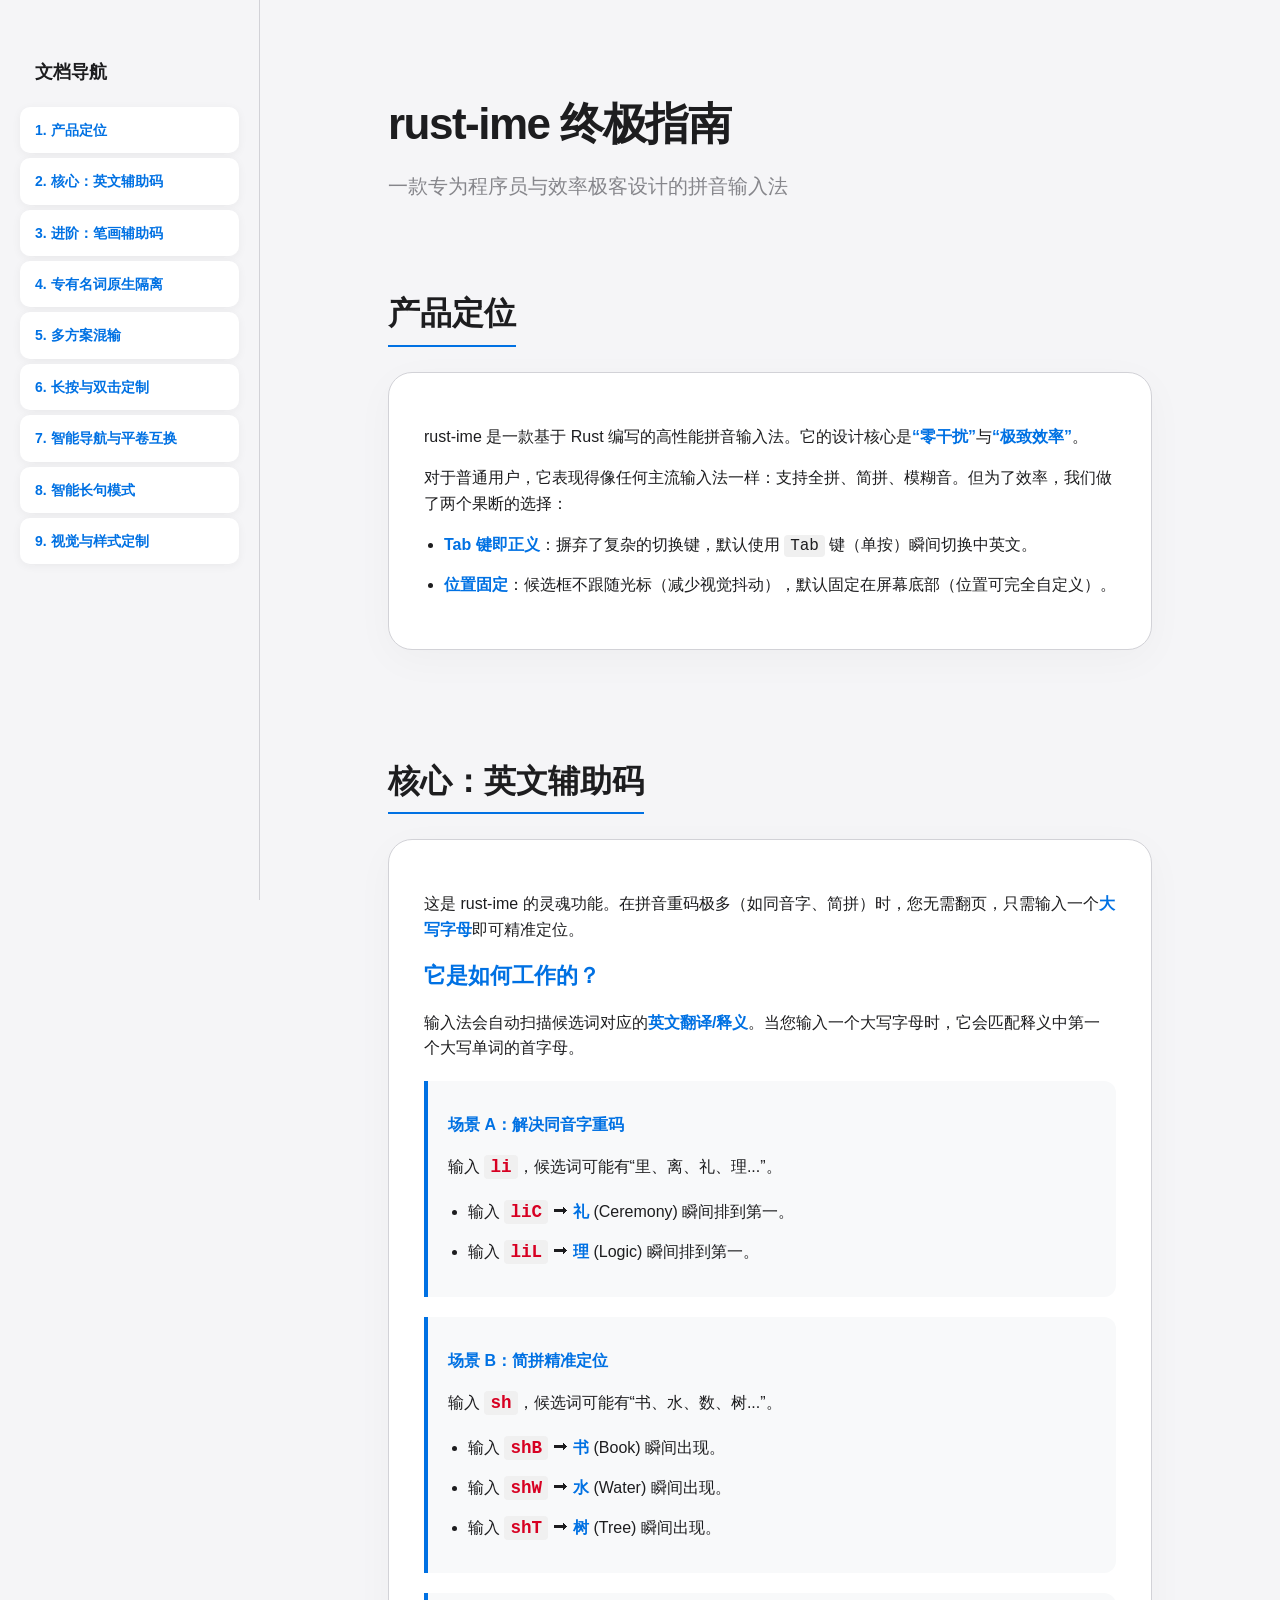
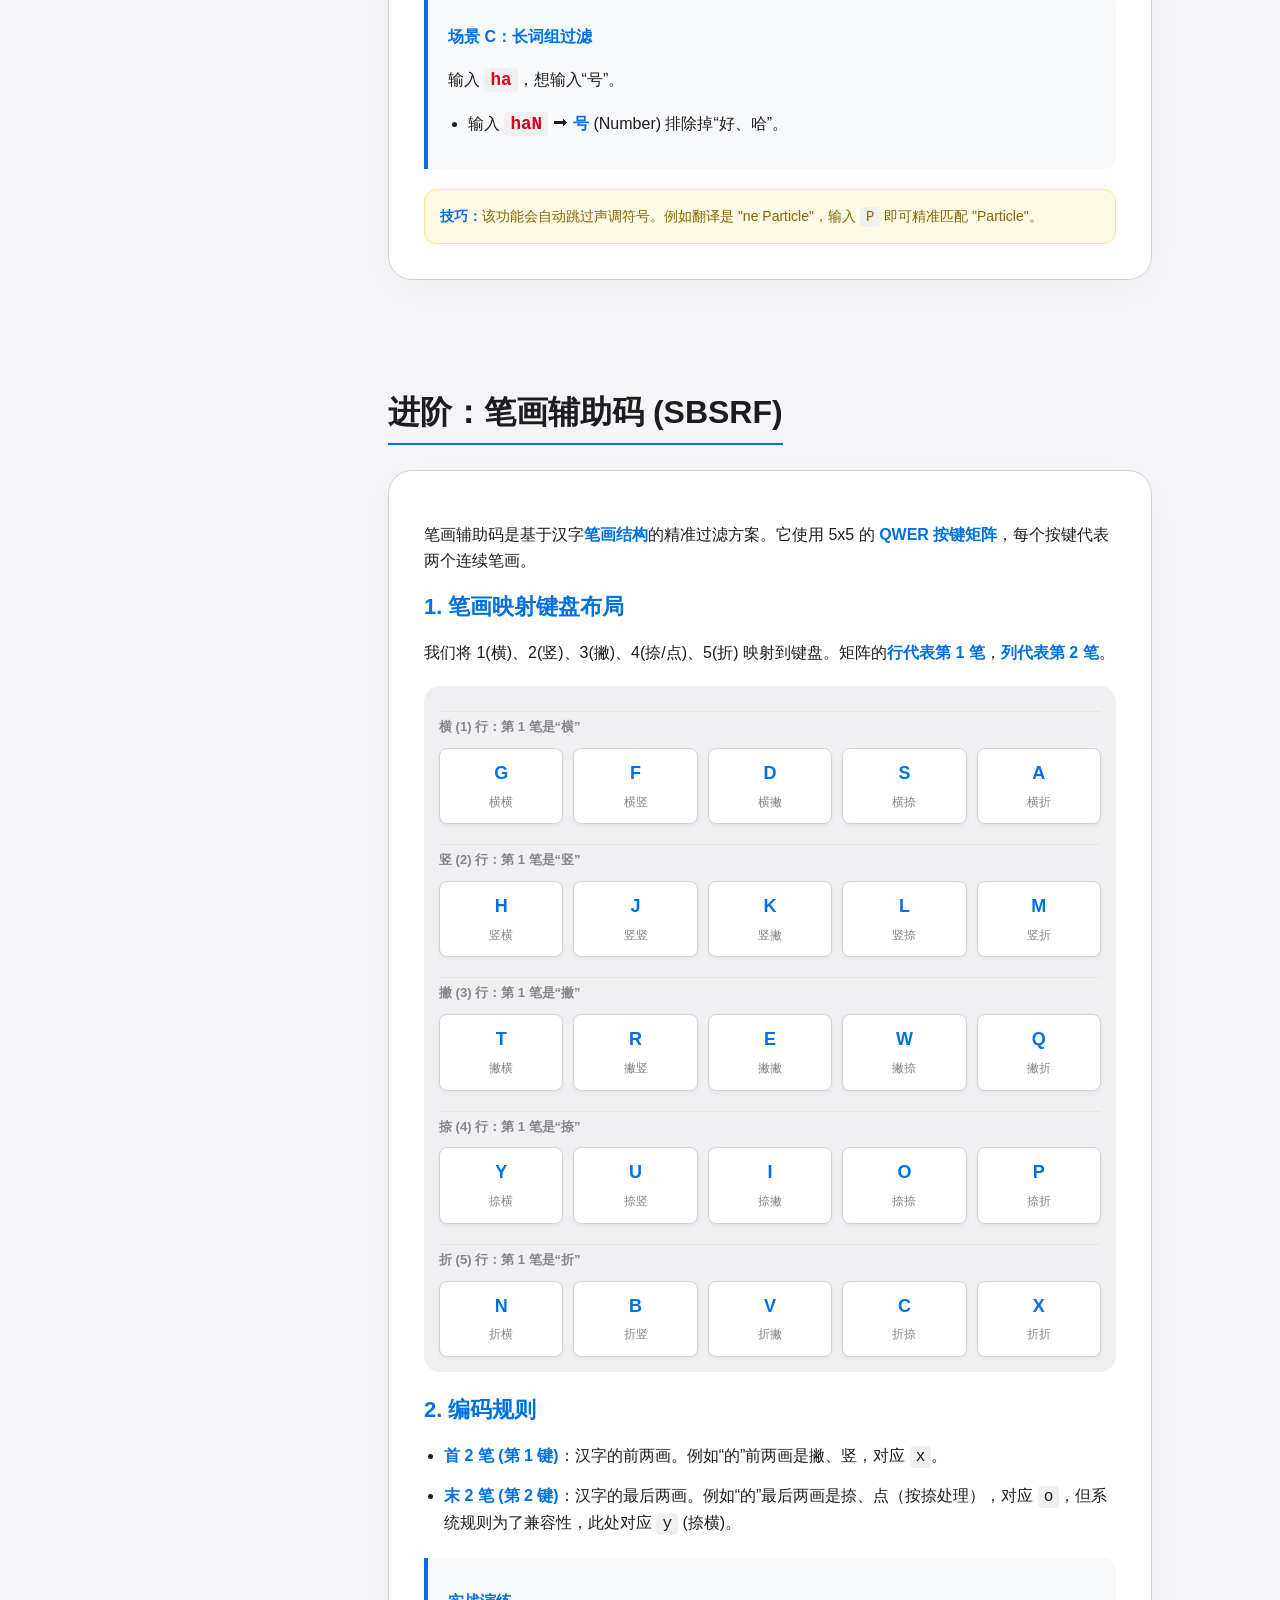
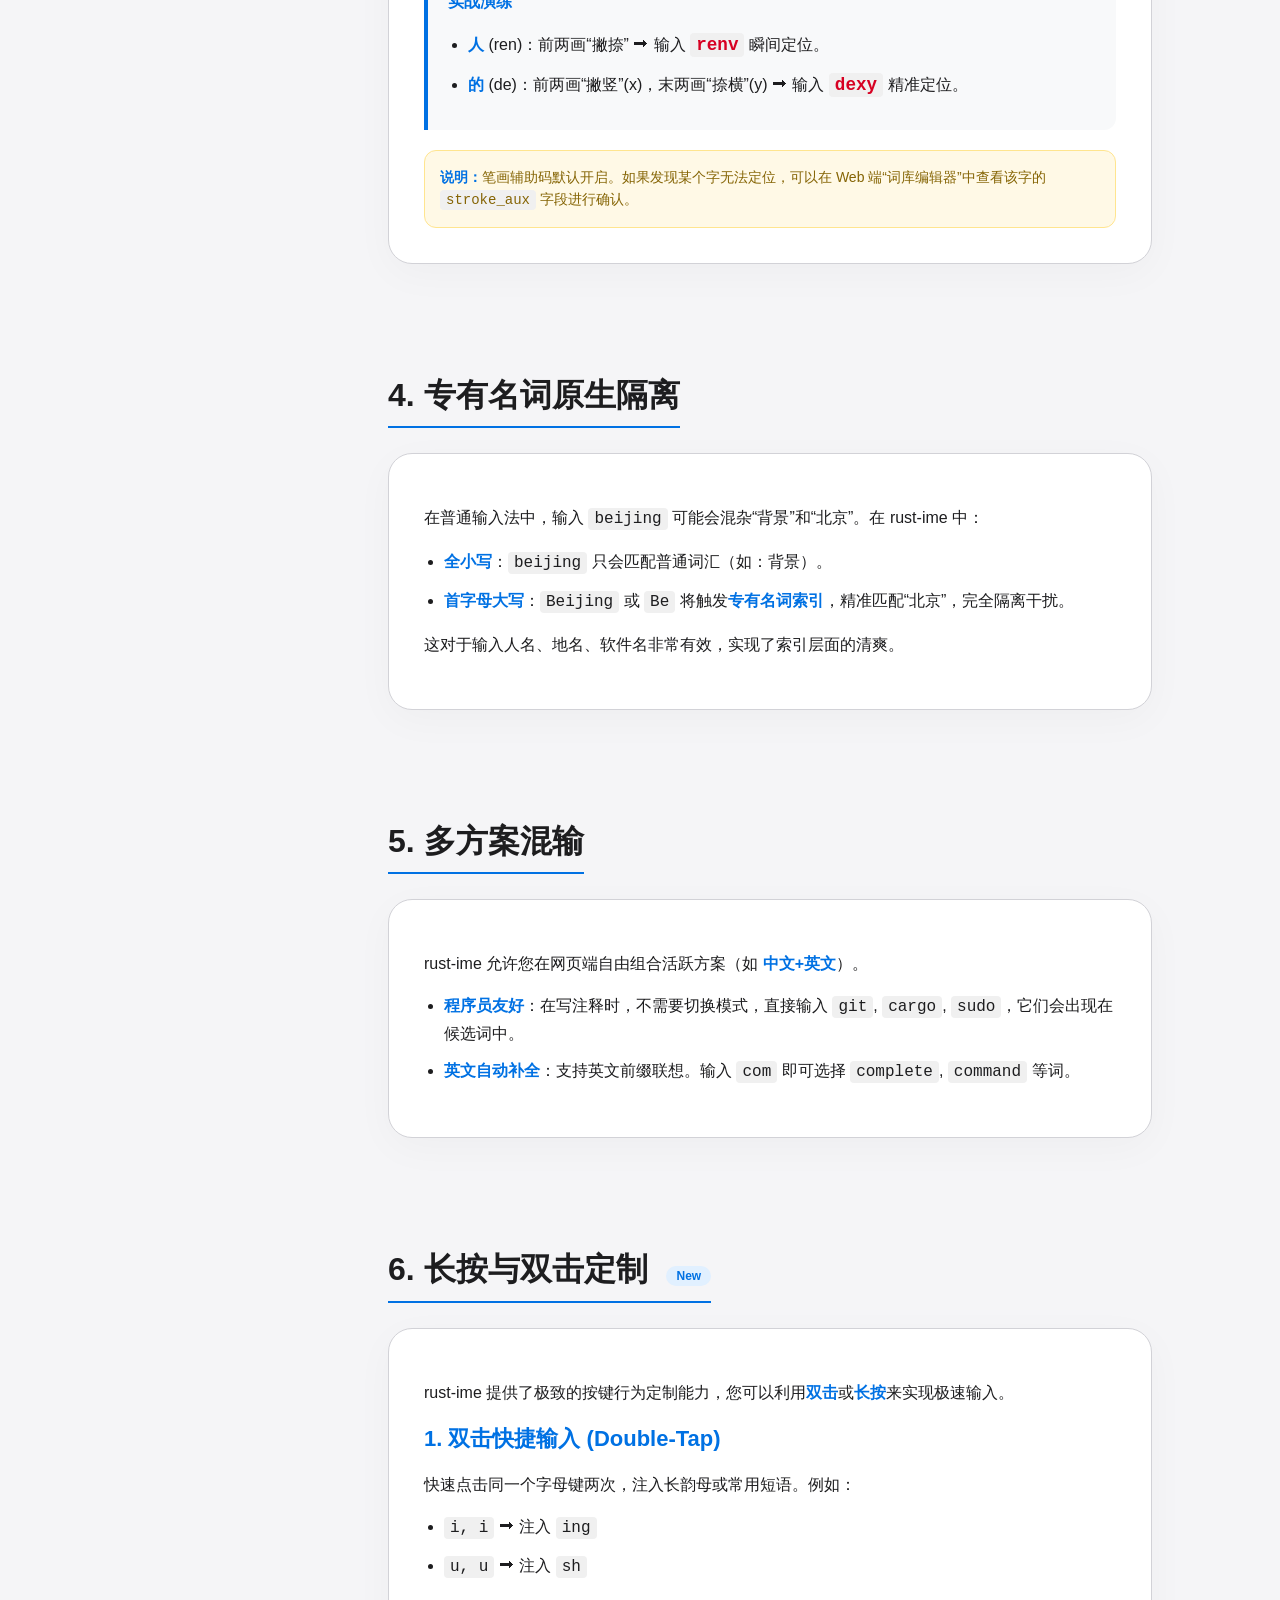
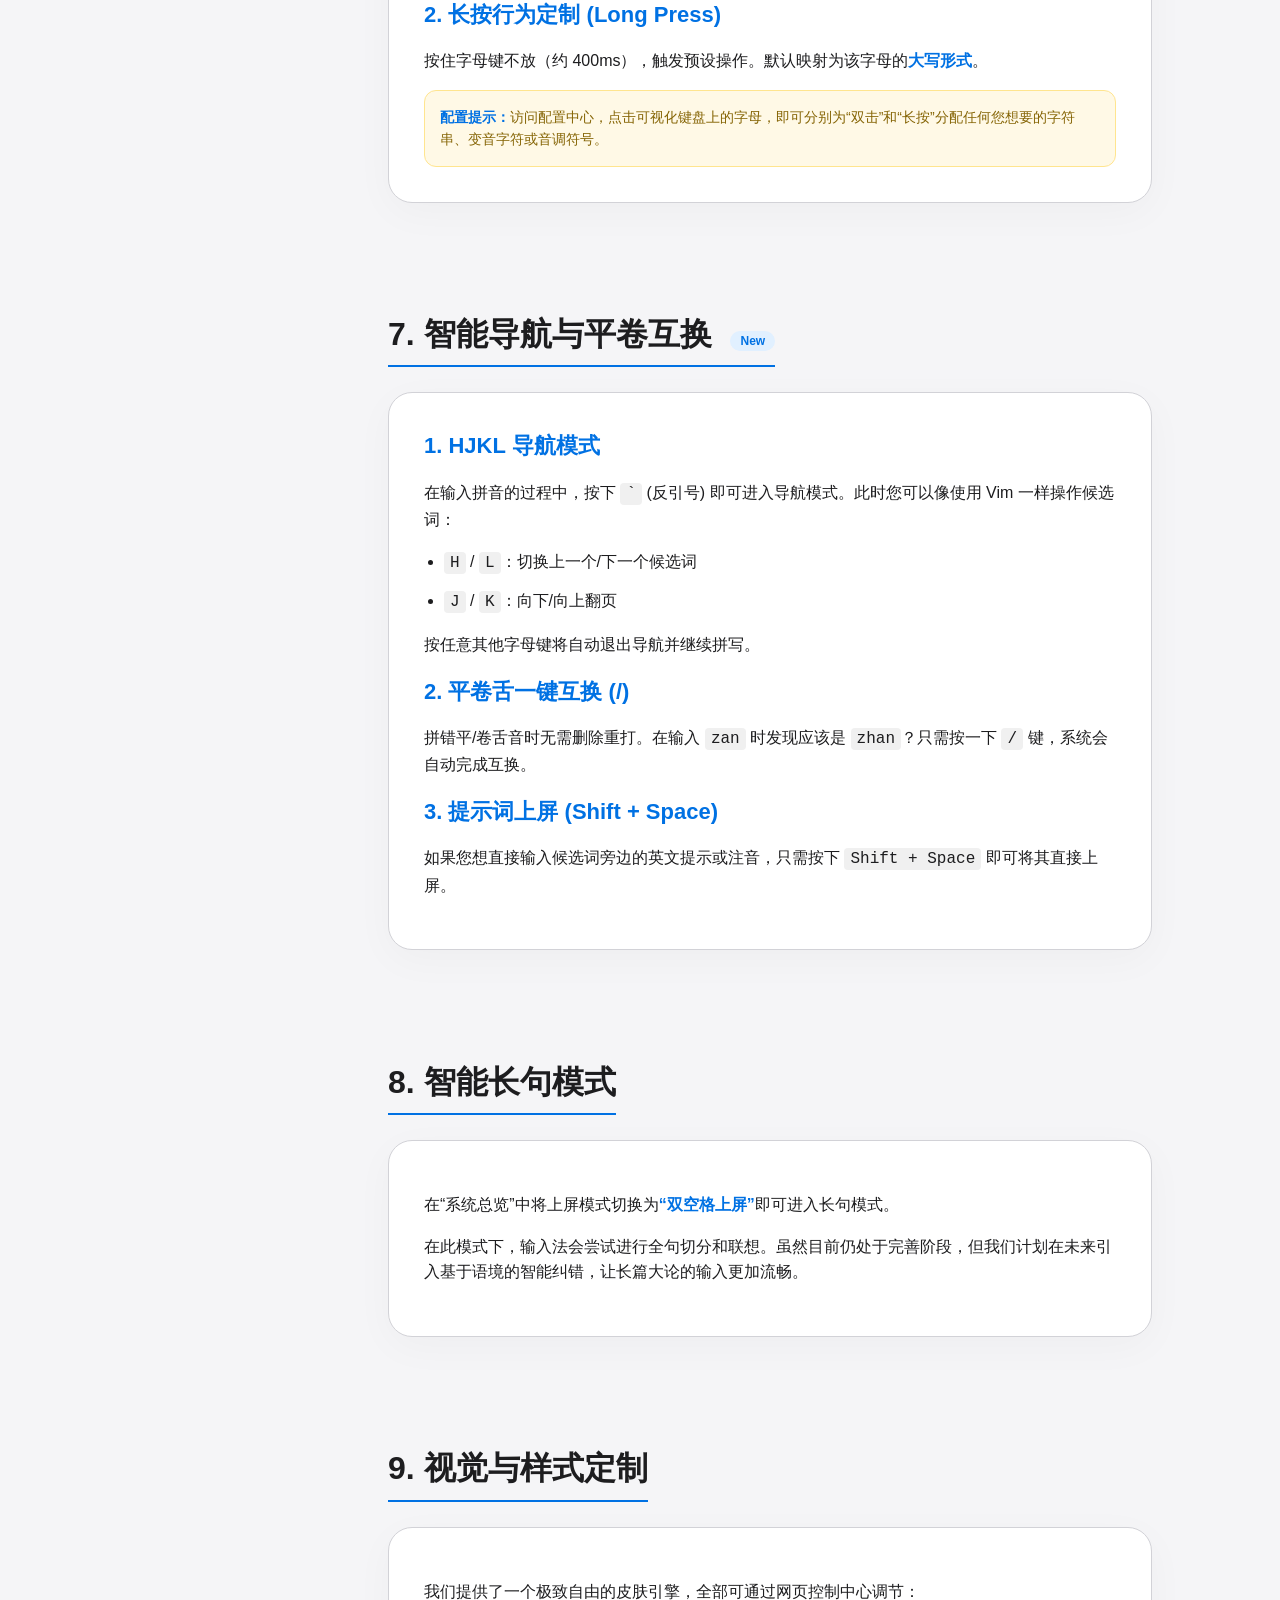
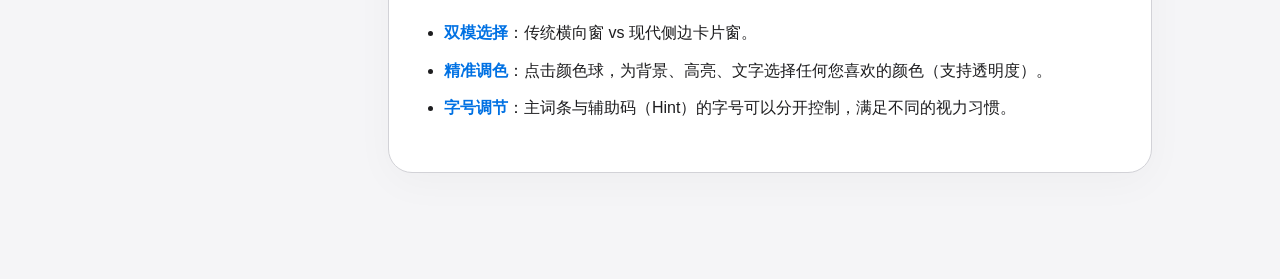
==== static/help.html @ 0a00b8b0 "feat: remove learning mode feature" ====
<!DOCTYPE html>
<html lang="zh-CN">
<head>
    <meta charset="UTF-8">
    <meta name="viewport" content="width=device-width, initial-scale=1.0">
    <title>rust-ime 终极使用指南</title>
    <style>
        :root {
            --apple-bg: #f5f5f7;
            --apple-card: #ffffff;
            --apple-accent: #0071e3;
            --apple-text: #1d1d1f;
            --apple-secondary: #86868b;
            --apple-border: #d2d2d7;
        }

        body {
            font-family: -apple-system, BlinkMacSystemFont, "SF Pro Text", "Helvetica Neue", Arial, sans-serif;
            background-color: var(--apple-bg); color: var(--apple-text); margin: 0; display: flex; line-height: 1.6;
        }

        aside {
            width: 260px; height: 100vh; position: sticky; top: 0; background: rgba(245, 245, 247, 0.85);
            backdrop-filter: blur(25px); border-right: 1px solid var(--apple-border); padding: 40px 20px; box-sizing: border-box;
        }

        aside h3 { font-size: 18px; margin-bottom: 20px; padding-left: 15px; }
        aside nav a {
            display: block; color: var(--apple-text); text-decoration: none; padding: 12px 15px;
            border-radius: 10px; font-size: 14px; margin-bottom: 5px; transition: all 0.2s;
        }
        aside nav a:hover { background: rgba(0,0,0,0.05); }
        aside nav a.active { color: var(--apple-accent); font-weight: 600; background: white; box-shadow: 0 2px 10px rgba(0,0,0,0.05); }

        .keyboard-grid {
            display: grid;
            grid-template-columns: repeat(5, 1fr);
            gap: 10px;
            margin: 20px 0;
            background: #f0f0f2;
            padding: 15px;
            border-radius: 16px;
        }
        .key-cap {
            background: white;
            border: 1px solid #d2d2d7;
            border-radius: 8px;
            padding: 10px;
            text-align: center;
            box-shadow: 0 2px 4px rgba(0,0,0,0.05);
        }
        .key-letter { font-weight: 800; color: var(--apple-accent); display: block; font-size: 18px; }
        .key-desc { font-size: 12px; color: var(--apple-secondary); margin-top: 4px; }
        .row-label { grid-column: 1 / -1; font-weight: 600; font-size: 13px; color: var(--apple-secondary); margin-top: 10px; border-top: 1px solid #e5e5e5; padding-top: 5px; }

        main { flex: 1; padding: 60px 10%; max-width: 1000px; }

        h1 { font-size: 44px; font-weight: 800; margin-bottom: 10px; letter-spacing: -1.5px; }
        .subtitle { color: var(--apple-secondary); font-size: 20px; margin-bottom: 60px; }

        section { margin-bottom: 80px; scroll-margin-top: 60px; }
        h2 { font-size: 32px; font-weight: 700; margin-bottom: 25px; border-bottom: 2px solid var(--apple-accent); display: inline-block; padding-bottom: 5px; }
        
        .feature-card {
            background: var(--apple-card); border-radius: 24px; padding: 35px; margin-bottom: 30px;
            border: 1px solid var(--apple-border); box-shadow: 0 10px 40px rgba(0,0,0,0.03);
        }

        .feature-card h3 { margin-top: 0; font-size: 22px; color: var(--apple-accent); margin-bottom: 15px; }
        
        .example-box {
            background: #f8f9fa; border-left: 4px solid var(--apple-accent); padding: 15px 20px;
            margin: 20px 0; border-radius: 0 12px 12px 0;
        }
        .example-box code { color: #d70022; font-weight: 700; font-size: 1.1em; }

        .pro-tip {
            background: #fff9e6; border: 1px solid #ffe58f; padding: 15px; border-radius: 12px;
            font-size: 14px; color: #856404; margin-top: 15px;
        }

        code { background: #f0f0f0; padding: 2px 6px; border-radius: 4px; font-family: "SF Mono", monospace; }
        .tag { font-size: 12px; background: #e1f0ff; color: #0071e3; padding: 3px 10px; border-radius: 12px; font-weight: 600; margin-left: 10px; }
        ul { padding-left: 20px; }
        li { margin-bottom: 12px; }
        b { color: var(--apple-accent); }
    </style>
</head>
<body>
    <aside>
        <h3>文档导航</h3>
        <nav>
            <a href="#intro">1. 产品定位</a>
            <a href="#aux-code">2. 核心：英文辅助码</a>
            <a href="#stroke-aux">3. 进阶：笔画辅助码</a>
            <a href="#proper-nouns">4. 专有名词原生隔离</a>
            <a href="#mixed-input">5. 多方案混输</a>
            <a href="#quick-rime">6. 长按与双击定制</a>
            <a href="#nav-mode">7. 智能导航与平卷互换</a>
            <a href="#sentence-mode">8. 智能长句模式</a>
            <a href="#ui-custom">9. 视觉与样式定制</a>
        </nav>
    </aside>

    <main>
        <h1>rust-ime 终极指南</h1>
        <div class="subtitle">一款专为程序员与效率极客设计的拼音输入法</div>

        <section id="intro">
            <h2>产品定位</h2>
            <div class="feature-card">
                <p>rust-ime 是一款基于 Rust 编写的高性能拼音输入法。它的设计核心是<b>“零干扰”</b>与<b>“极致效率”</b>。</p>
                <p>对于普通用户，它表现得像任何主流输入法一样：支持全拼、简拼、模糊音。但为了效率，我们做了两个果断的选择：</p>
                <ul>
                    <li><b>Tab 键即正义</b>：摒弃了复杂的切换键，默认使用 <code>Tab</code> 键（单按）瞬间切换中英文。</li>
                    <li><b>位置固定</b>：候选框不跟随光标（减少视觉抖动），默认固定在屏幕底部（位置可完全自定义）。</li>
                </ul>
            </div>
        </section>

        <section id="aux-code">
            <h2>核心：英文辅助码</h2>
            <div class="feature-card">
                <p>这是 rust-ime 的灵魂功能。在拼音重码极多（如同音字、简拼）时，您无需翻页，只需输入一个<b>大写字母</b>即可精准定位。</p>
                
                <h3>它是如何工作的？</h3>
                <p>输入法会自动扫描候选词对应的<b>英文翻译/释义</b>。当您输入一个大写字母时，它会匹配释义中第一个大写单词的首字母。</p>

                <div class="example-box">
                    <p><b>场景 A：解决同音字重码</b></p>
                    <p>输入 <code>li</code>，候选词可能有“里、离、礼、理...”。</p>
                    <ul>
                        <li>输入 <code>liC</code> ⮕ <b>礼</b> (Ceremony) 瞬间排到第一。</li>
                        <li>输入 <code>liL</code> ⮕ <b>理</b> (Logic) 瞬间排到第一。</li>
                    </ul>
                </div>

                <div class="example-box">
                    <p><b>场景 B：简拼精准定位</b></p>
                    <p>输入 <code>sh</code>，候选词可能有“书、水、数、树...”。</p>
                    <ul>
                        <li>输入 <code>shB</code> ⮕ <b>书</b> (Book) 瞬间出现。</li>
                        <li>输入 <code>shW</code> ⮕ <b>水</b> (Water) 瞬间出现。</li>
                        <li>输入 <code>shT</code> ⮕ <b>树</b> (Tree) 瞬间出现。</li>
                    </ul>
                </div>

                <div class="example-box">
                    <p><b>场景 C：长词组过滤</b></p>
                    <p>输入 <code>ha</code>，想输入“号”。</p>
                    <ul>
                        <li>输入 <code>haN</code> ⮕ <b>号</b> (Number) 排除掉“好、哈”。</li>
                    </ul>
                </div>

                <div class="pro-tip">
                    <b>技巧：</b>该功能会自动跳过声调符号。例如翻译是 "ne Particle"，输入 <code>P</code> 即可精准匹配 "Particle"。
                </div>
            </div>
        </section>

        <section id="stroke-aux">
            <h2>进阶：笔画辅助码 (SBSRF)</h2>
            <div class="feature-card">
                <p>笔画辅助码是基于汉字<b>笔画结构</b>的精准过滤方案。它使用 5x5 的 <b>QWER 按键矩阵</b>，每个按键代表两个连续笔画。</p>
                
                <h3>1. 笔画映射键盘布局</h3>
                <p>我们将 1(横)、2(竖)、3(撇)、4(捺/点)、5(折) 映射到键盘。矩阵的<b>行代表第 1 笔</b>，<b>列代表第 2 笔</b>。</p>

                <div class="keyboard-grid">
                    <div class="row-label">横 (1) 行：第 1 笔是“横”</div>
                    <div class="key-cap"><span class="key-letter">G</span><span class="key-desc">横横</span></div>
                    <div class="key-cap"><span class="key-letter">F</span><span class="key-desc">横竖</span></div>
                    <div class="key-cap"><span class="key-letter">D</span><span class="key-desc">横撇</span></div>
                    <div class="key-cap"><span class="key-letter">S</span><span class="key-desc">横捺</span></div>
                    <div class="key-cap"><span class="key-letter">A</span><span class="key-desc">横折</span></div>

                    <div class="row-label">竖 (2) 行：第 1 笔是“竖”</div>
                    <div class="key-cap"><span class="key-letter">H</span><span class="key-desc">竖横</span></div>
                    <div class="key-cap"><span class="key-letter">J</span><span class="key-desc">竖竖</span></div>
                    <div class="key-cap"><span class="key-letter">K</span><span class="key-desc">竖撇</span></div>
                    <div class="key-cap"><span class="key-letter">L</span><span class="key-desc">竖捺</span></div>
                    <div class="key-cap"><span class="key-letter">M</span><span class="key-desc">竖折</span></div>

                    <div class="row-label">撇 (3) 行：第 1 笔是“撇”</div>
                    <div class="key-cap"><span class="key-letter">T</span><span class="key-desc">撇横</span></div>
                    <div class="key-cap"><span class="key-letter">R</span><span class="key-desc">撇竖</span></div>
                    <div class="key-cap"><span class="key-letter">E</span><span class="key-desc">撇撇</span></div>
                    <div class="key-cap"><span class="key-letter">W</span><span class="key-desc">撇捺</span></div>
                    <div class="key-cap"><span class="key-letter">Q</span><span class="key-desc">撇折</span></div>

                    <div class="row-label">捺 (4) 行：第 1 笔是“捺”</div>
                    <div class="key-cap"><span class="key-letter">Y</span><span class="key-desc">捺横</span></div>
                    <div class="key-cap"><span class="key-letter">U</span><span class="key-desc">捺竖</span></div>
                    <div class="key-cap"><span class="key-letter">I</span><span class="key-desc">捺撇</span></div>
                    <div class="key-cap"><span class="key-letter">O</span><span class="key-desc">捺捺</span></div>
                    <div class="key-cap"><span class="key-letter">P</span><span class="key-desc">捺折</span></div>

                    <div class="row-label">折 (5) 行：第 1 笔是“折”</div>
                    <div class="key-cap"><span class="key-letter">N</span><span class="key-desc">折横</span></div>
                    <div class="key-cap"><span class="key-letter">B</span><span class="key-desc">折竖</span></div>
                    <div class="key-cap"><span class="key-letter">V</span><span class="key-desc">折撇</span></div>
                    <div class="key-cap"><span class="key-letter">C</span><span class="key-desc">折捺</span></div>
                    <div class="key-cap"><span class="key-letter">X</span><span class="key-desc">折折</span></div>
                </div>

                <h3>2. 编码规则</h3>
                <ul>
                    <li><b>首 2 笔 (第 1 键)</b>：汉字的前两画。例如“的”前两画是撇、竖，对应 <code>x</code>。</li>
                    <li><b>末 2 笔 (第 2 键)</b>：汉字的最后两画。例如“的”最后两画是捺、点（按捺处理），对应 <code>o</code>，但系统规则为了兼容性，此处对应 <code>y</code> (捺横)。</li>
                </ul>

                <div class="example-box">
                    <p><b>实战演练</b></p>
                    <ul>
                        <li><b>人</b> (ren)：前两画“撇捺” ⮕ 输入 <code>renv</code> 瞬间定位。</li>
                        <li><b>的</b> (de)：前两画“撇竖”(x)，末两画“捺横”(y) ⮕ 输入 <code>dexy</code> 精准定位。</li>
                    </ul>
                </div>

                <div class="pro-tip">
                    <b>说明：</b>笔画辅助码默认开启。如果发现某个字无法定位，可以在 Web 端“词库编辑器”中查看该字的 <code>stroke_aux</code> 字段进行确认。
                </div>
            </div>
        </section>

        <section id="proper-nouns">
            <h2>4. 专有名词原生隔离</h2>
            <div class="feature-card">
                <p>在普通输入法中，输入 <code>beijing</code> 可能会混杂“背景”和“北京”。在 rust-ime 中：</p>
                <ul>
                    <li><b>全小写</b>：<code>beijing</code> 只会匹配普通词汇（如：背景）。</li>
                    <li><b>首字母大写</b>：<code>Beijing</code> 或 <code>Be</code> 将触发<b>专有名词索引</b>，精准匹配“北京”，完全隔离干扰。</li>
                </ul>
                <p>这对于输入人名、地名、软件名非常有效，实现了索引层面的清爽。</p>
            </div>
        </section>

        <section id="mixed-input">
            <h2>5. 多方案混输</h2>
            <div class="feature-card">
                <p>rust-ime 允许您在网页端自由组合活跃方案（如 <b>中文+英文</b>）。</p>
                <ul>
                    <li><b>程序员友好</b>：在写注释时，不需要切换模式，直接输入 <code>git</code>, <code>cargo</code>, <code>sudo</code>，它们会出现在候选词中。</li>
                    <li><b>英文自动补全</b>：支持英文前缀联想。输入 <code>com</code> 即可选择 <code>complete</code>, <code>command</code> 等词。</li>
                </ul>
            </div>
        </section>

        <section id="quick-rime">
            <h2>6. 长按与双击定制 <span class="tag">New</span></h2>
            <div class="feature-card">
                <p>rust-ime 提供了极致的按键行为定制能力，您可以利用<b>双击</b>或<b>长按</b>来实现极速输入。</p>
                
                <h3>1. 双击快捷输入 (Double-Tap)</h3>
                <p>快速点击同一个字母键两次，注入长韵母或常用短语。例如：</p>
                <ul>
                    <li><code>i, i</code> ⮕ 注入 <code>ing</code></li>
                    <li><code>u, u</code> ⮕ 注入 <code>sh</code></li>
                </ul>

                <h3>2. 长按行为定制 (Long Press)</h3>
                <p>按住字母键不放（约 400ms），触发预设操作。默认映射为该字母的<b>大写形式</b>。</p>

                <div class="pro-tip">
                    <b>配置提示：</b>访问配置中心，点击可视化键盘上的字母，即可分别为“双击”和“长按”分配任何您想要的字符串、变音字符或音调符号。
                </div>
            </div>
        </section>

        <section id="nav-mode">
            <h2>7. 智能导航与平卷互换 <span class="tag">New</span></h2>
            <div class="feature-card">
                <h3>1. HJKL 导航模式</h3>
                <p>在输入拼音的过程中，按下 <code>`</code> (反引号) 即可进入导航模式。此时您可以像使用 Vim 一样操作候选词：</p>
                <ul>
                    <li><code>H</code> / <code>L</code>：切换上一个/下一个候选词</li>
                    <li><code>J</code> / <code>K</code>：向下/向上翻页</li>
                </ul>
                <p>按任意其他字母键将自动退出导航并继续拼写。</p>

                <h3>2. 平卷舌一键互换 (/)</h3>
                <p>拼错平/卷舌音时无需删除重打。在输入 <code>zan</code> 时发现应该是 <code>zhan</code>？只需按一下 <code>/</code> 键，系统会自动完成互换。</p>

                <h3>3. 提示词上屏 (Shift + Space)</h3>
                <p>如果您想直接输入候选词旁边的英文提示或注音，只需按下 <code>Shift + Space</code> 即可将其直接上屏。</p>
            </div>
        </section>

        <section id="sentence-mode">
            <h2>8. 智能长句模式</h2>
            <div class="feature-card">
                <p>在“系统总览”中将上屏模式切换为<b>“双空格上屏”</b>即可进入长句模式。</p>
                <p>在此模式下，输入法会尝试进行全句切分和联想。虽然目前仍处于完善阶段，但我们计划在未来引入基于语境的智能纠错，让长篇大论的输入更加流畅。</p>
            </div>
        </section>

        <section id="ui-custom">
            <h2>9. 视觉与样式定制</h2>
            <div class="feature-card">
                <p>我们提供了一个极致自由的皮肤引擎，全部可通过网页控制中心调节：</p>
                <ul>
                    <li><b>双模选择</b>：传统横向窗 vs 现代侧边卡片窗。</li>
                    <li><b>精准调色</b>：点击颜色球，为背景、高亮、文字选择任何您喜欢的颜色（支持透明度）。</li>
                    <li><b>字号调节</b>：主词条与辅助码（Hint）的字号可以分开控制，满足不同的视力习惯。</li>
                </ul>
            </div>
        </section>
    </main>

    <script>
        const links = document.querySelectorAll('aside nav a');
        const sections = document.querySelectorAll('section');

        window.onscroll = () => {
            let current = "";
            sections.forEach(s => {
                const top = s.offsetTop;
                if (pageYOffset >= top - 150) { current = s.getAttribute('id'); }
            });
            links.forEach(l => {
                l.classList.remove('active');
                if (l.getAttribute('href').includes(current)) { l.classList.add('active'); }
            });
        };
    </script>
</body>
</html>
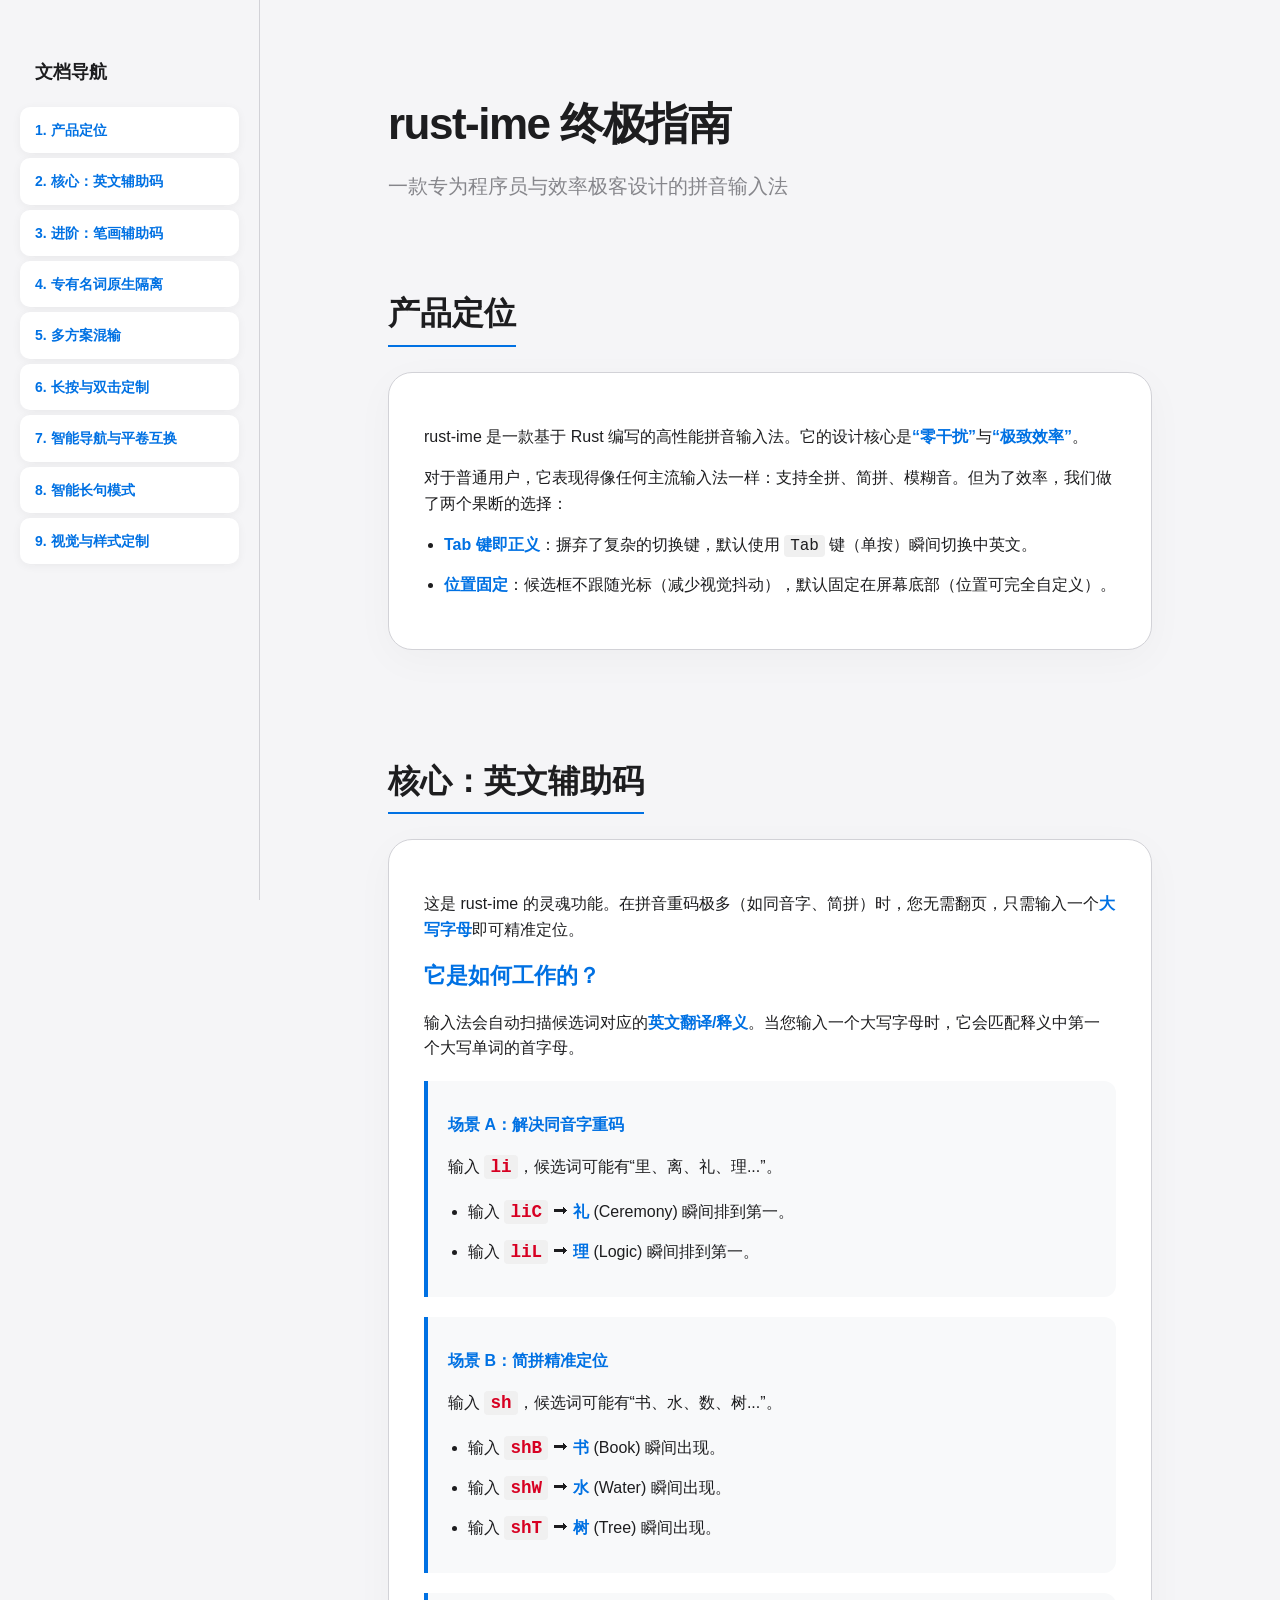
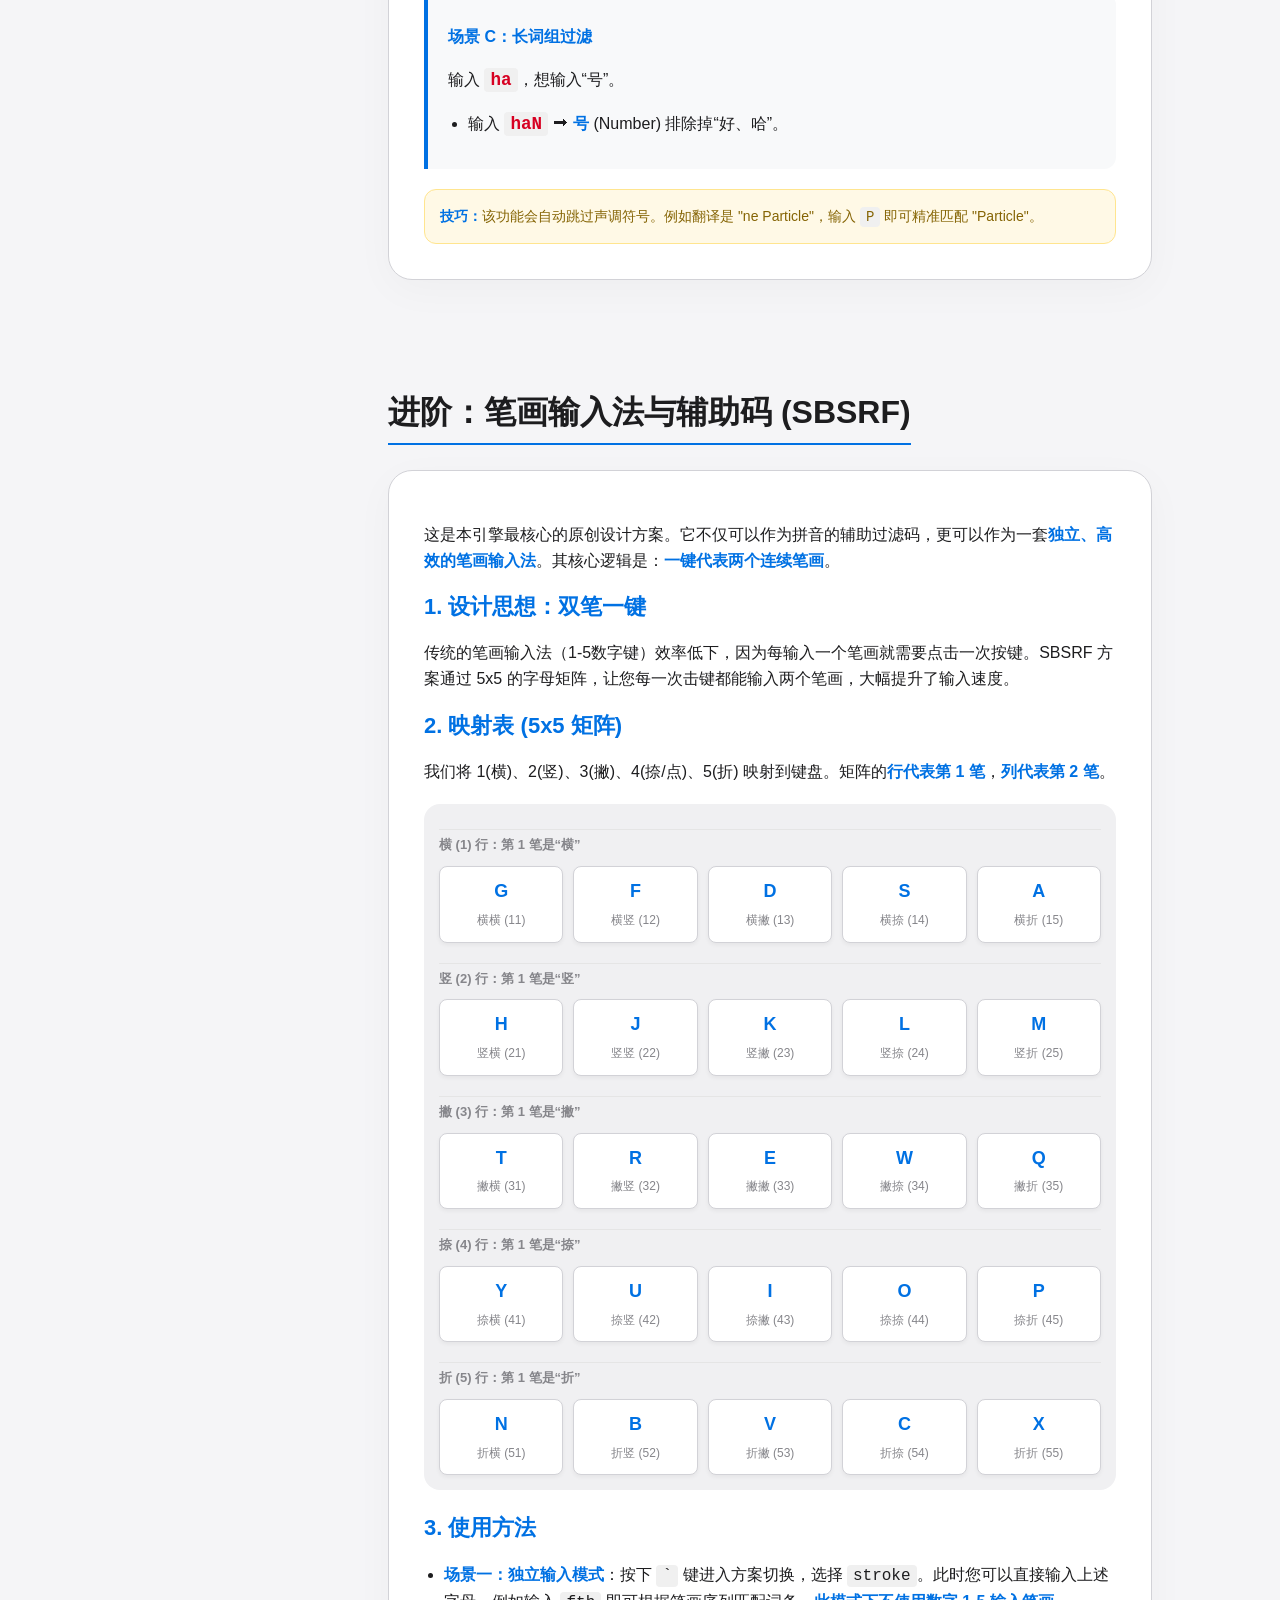
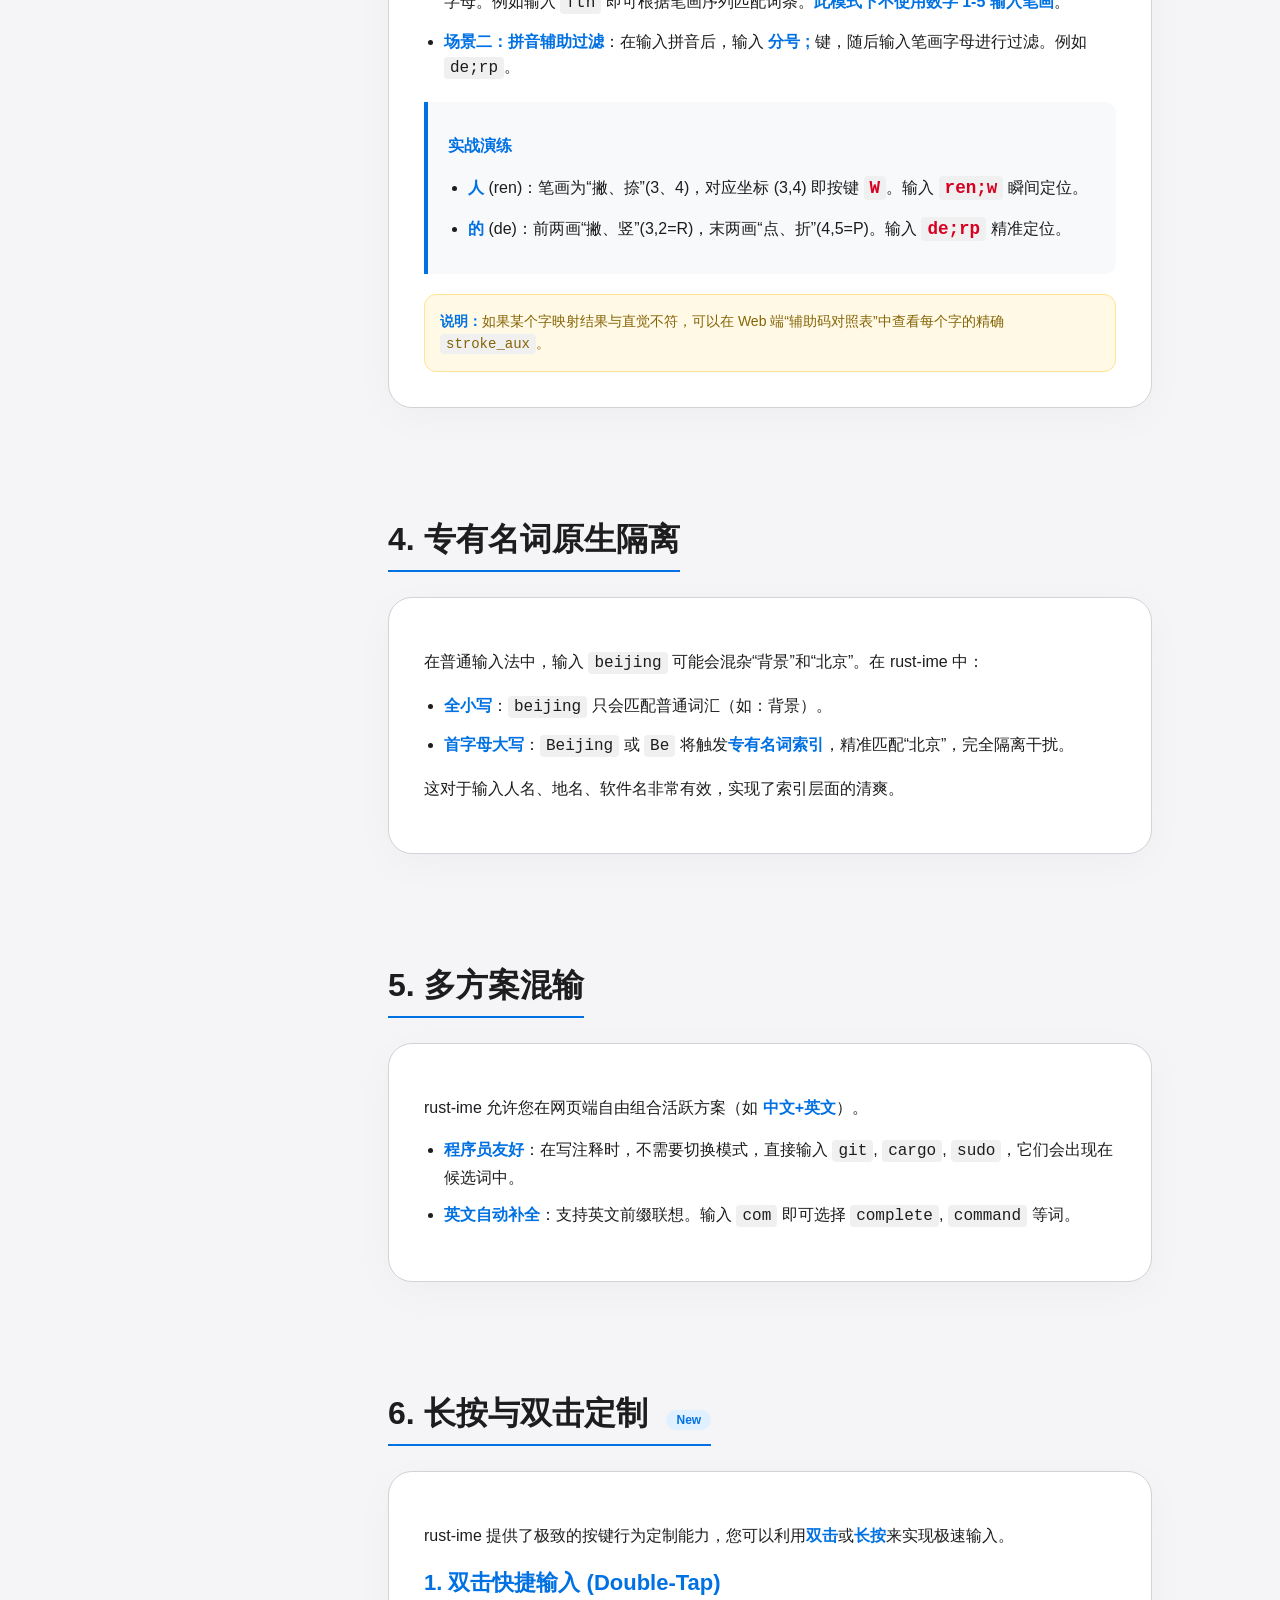
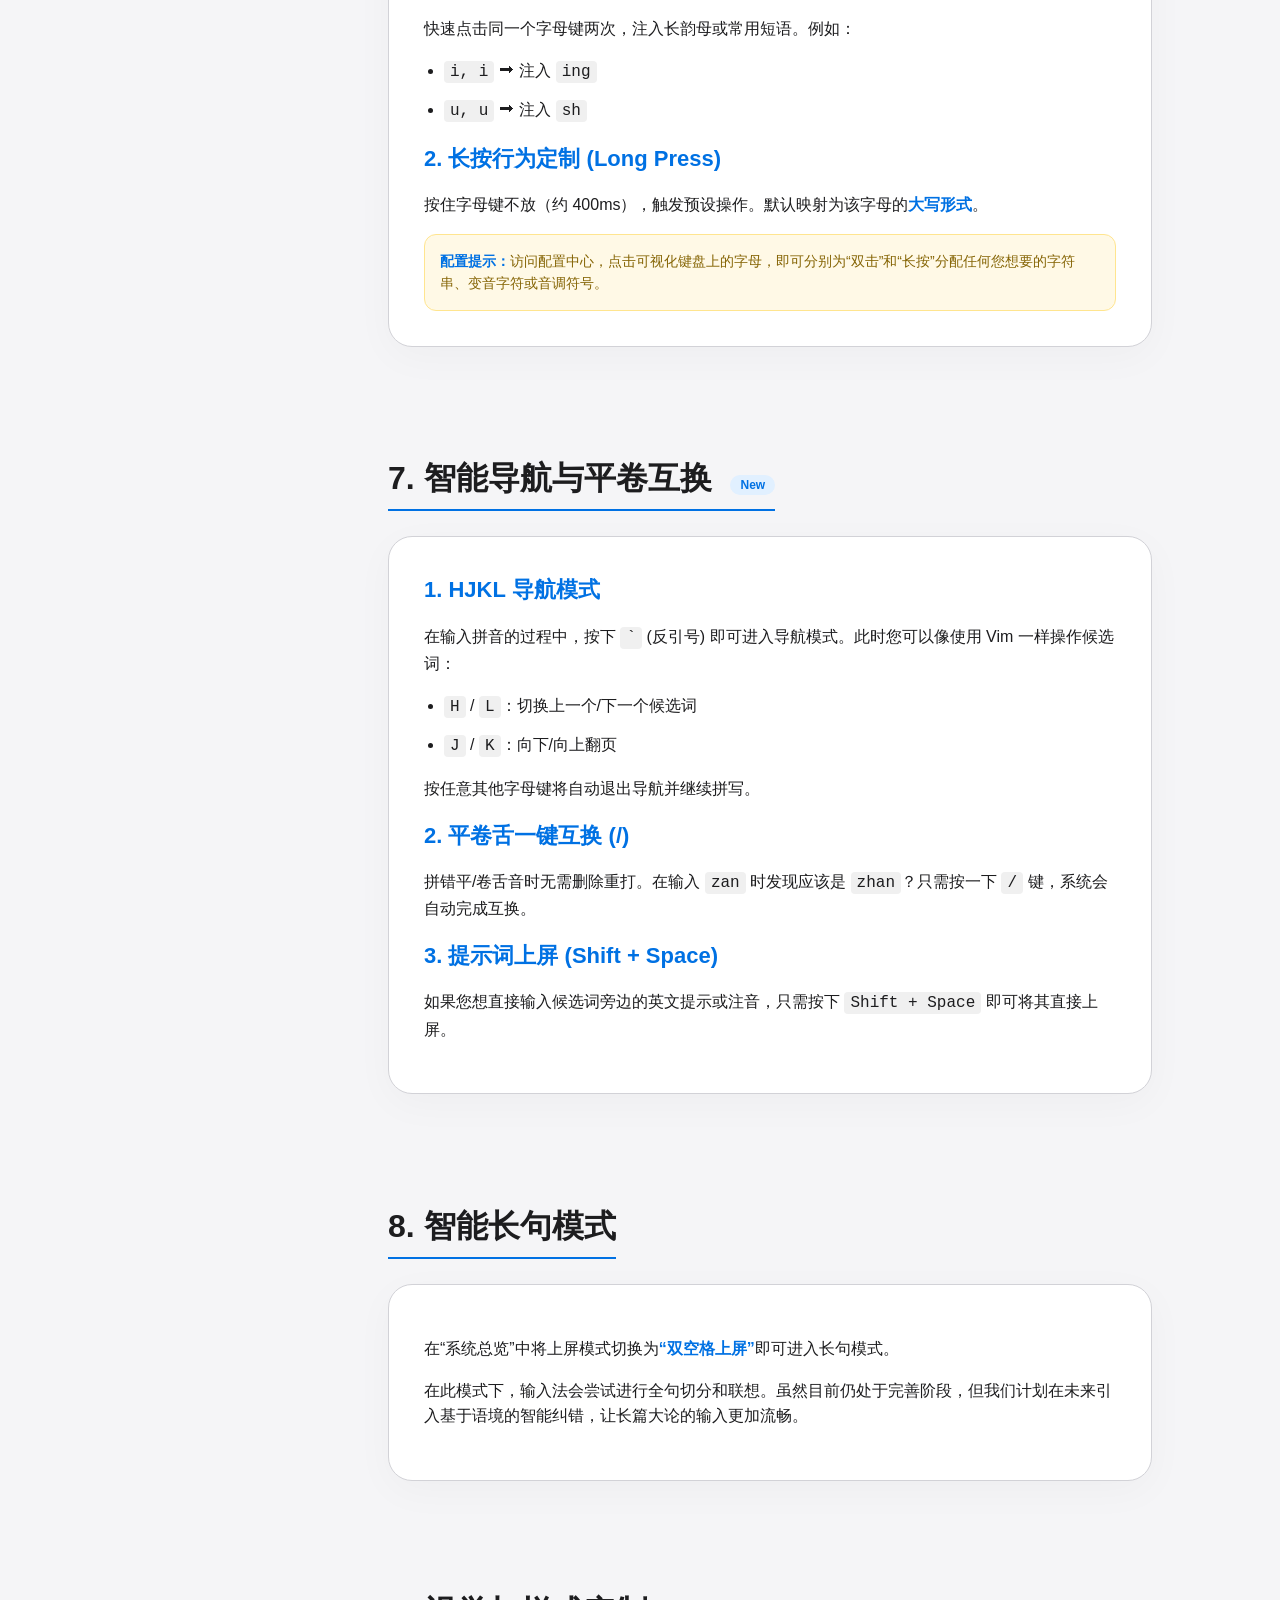
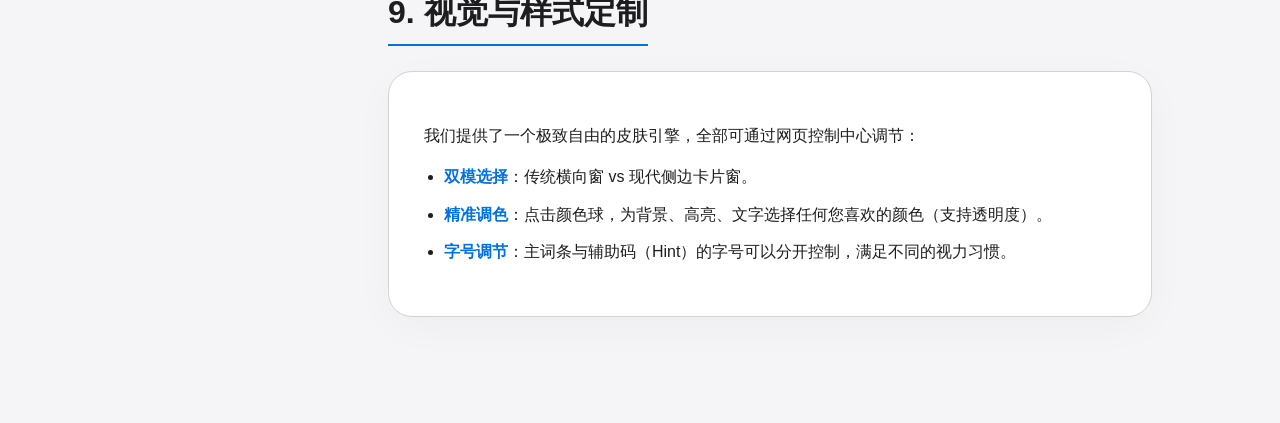
==== commit d4889895: "fix: resolve compilation warnings and update stroke documentation" ====
--- a/static/help.html
+++ b/static/help.html
@@ -160,70 +160,72 @@
         </section>
 
         <section id="stroke-aux">
-            <h2>进阶：笔画辅助码 (SBSRF)</h2>
-            <div class="feature-card">
-                <p>笔画辅助码是基于汉字<b>笔画结构</b>的精准过滤方案。它使用 5x5 的 <b>QWER 按键矩阵</b>，每个按键代表两个连续笔画。</p>
-                
-                <h3>1. 笔画映射键盘布局</h3>
+            <h2>进阶：笔画输入法与辅助码 (SBSRF)</h2>
+            <div class="feature-card">
+                <p>这是本引擎最核心的原创设计方案。它不仅可以作为拼音的辅助过滤码，更可以作为一套<b>独立、高效的笔画输入法</b>。其核心逻辑是：<b>一键代表两个连续笔画</b>。</p>
+
+                <h3>1. 设计思想：双笔一键</h3>
+                <p>传统的笔画输入法（1-5数字键）效率低下，因为每输入一个笔画就需要点击一次按键。SBSRF 方案通过 5x5 的字母矩阵，让您每一次击键都能输入两个笔画，大幅提升了输入速度。</p>
+
+                <h3>2. 映射表 (5x5 矩阵)</h3>
                 <p>我们将 1(横)、2(竖)、3(撇)、4(捺/点)、5(折) 映射到键盘。矩阵的<b>行代表第 1 笔</b>，<b>列代表第 2 笔</b>。</p>
 
                 <div class="keyboard-grid">
                     <div class="row-label">横 (1) 行：第 1 笔是“横”</div>
-                    <div class="key-cap"><span class="key-letter">G</span><span class="key-desc">横横</span></div>
-                    <div class="key-cap"><span class="key-letter">F</span><span class="key-desc">横竖</span></div>
-                    <div class="key-cap"><span class="key-letter">D</span><span class="key-desc">横撇</span></div>
-                    <div class="key-cap"><span class="key-letter">S</span><span class="key-desc">横捺</span></div>
-                    <div class="key-cap"><span class="key-letter">A</span><span class="key-desc">横折</span></div>
+                    <div class="key-cap"><span class="key-letter">G</span><span class="key-desc">横横 (11)</span></div>
+                    <div class="key-cap"><span class="key-letter">F</span><span class="key-desc">横竖 (12)</span></div>
+                    <div class="key-cap"><span class="key-letter">D</span><span class="key-desc">横撇 (13)</span></div>
+                    <div class="key-cap"><span class="key-letter">S</span><span class="key-desc">横捺 (14)</span></div>
+                    <div class="key-cap"><span class="key-letter">A</span><span class="key-desc">横折 (15)</span></div>
 
                     <div class="row-label">竖 (2) 行：第 1 笔是“竖”</div>
-                    <div class="key-cap"><span class="key-letter">H</span><span class="key-desc">竖横</span></div>
-                    <div class="key-cap"><span class="key-letter">J</span><span class="key-desc">竖竖</span></div>
-                    <div class="key-cap"><span class="key-letter">K</span><span class="key-desc">竖撇</span></div>
-                    <div class="key-cap"><span class="key-letter">L</span><span class="key-desc">竖捺</span></div>
-                    <div class="key-cap"><span class="key-letter">M</span><span class="key-desc">竖折</span></div>
+                    <div class="key-cap"><span class="key-letter">H</span><span class="key-desc">竖横 (21)</span></div>
+                    <div class="key-cap"><span class="key-letter">J</span><span class="key-desc">竖竖 (22)</span></div>
+                    <div class="key-cap"><span class="key-letter">K</span><span class="key-desc">竖撇 (23)</span></div>
+                    <div class="key-cap"><span class="key-letter">L</span><span class="key-desc">竖捺 (24)</span></div>
+                    <div class="key-cap"><span class="key-letter">M</span><span class="key-desc">竖折 (25)</span></div>
 
                     <div class="row-label">撇 (3) 行：第 1 笔是“撇”</div>
-                    <div class="key-cap"><span class="key-letter">T</span><span class="key-desc">撇横</span></div>
-                    <div class="key-cap"><span class="key-letter">R</span><span class="key-desc">撇竖</span></div>
-                    <div class="key-cap"><span class="key-letter">E</span><span class="key-desc">撇撇</span></div>
-                    <div class="key-cap"><span class="key-letter">W</span><span class="key-desc">撇捺</span></div>
-                    <div class="key-cap"><span class="key-letter">Q</span><span class="key-desc">撇折</span></div>
+                    <div class="key-cap"><span class="key-letter">T</span><span class="key-desc">撇横 (31)</span></div>
+                    <div class="key-cap"><span class="key-letter">R</span><span class="key-desc">撇竖 (32)</span></div>
+                    <div class="key-cap"><span class="key-letter">E</span><span class="key-desc">撇撇 (33)</span></div>
+                    <div class="key-cap"><span class="key-letter">W</span><span class="key-desc">撇捺 (34)</span></div>
+                    <div class="key-cap"><span class="key-letter">Q</span><span class="key-desc">撇折 (35)</span></div>
 
                     <div class="row-label">捺 (4) 行：第 1 笔是“捺”</div>
-                    <div class="key-cap"><span class="key-letter">Y</span><span class="key-desc">捺横</span></div>
-                    <div class="key-cap"><span class="key-letter">U</span><span class="key-desc">捺竖</span></div>
-                    <div class="key-cap"><span class="key-letter">I</span><span class="key-desc">捺撇</span></div>
-                    <div class="key-cap"><span class="key-letter">O</span><span class="key-desc">捺捺</span></div>
-                    <div class="key-cap"><span class="key-letter">P</span><span class="key-desc">捺折</span></div>
+                    <div class="key-cap"><span class="key-letter">Y</span><span class="key-desc">捺横 (41)</span></div>
+                    <div class="key-cap"><span class="key-letter">U</span><span class="key-desc">捺竖 (42)</span></div>
+                    <div class="key-cap"><span class="key-letter">I</span><span class="key-desc">捺撇 (43)</span></div>
+                    <div class="key-cap"><span class="key-letter">O</span><span class="key-desc">捺捺 (44)</span></div>
+                    <div class="key-cap"><span class="key-letter">P</span><span class="key-desc">捺折 (45)</span></div>
 
                     <div class="row-label">折 (5) 行：第 1 笔是“折”</div>
-                    <div class="key-cap"><span class="key-letter">N</span><span class="key-desc">折横</span></div>
-                    <div class="key-cap"><span class="key-letter">B</span><span class="key-desc">折竖</span></div>
-                    <div class="key-cap"><span class="key-letter">V</span><span class="key-desc">折撇</span></div>
-                    <div class="key-cap"><span class="key-letter">C</span><span class="key-desc">折捺</span></div>
-                    <div class="key-cap"><span class="key-letter">X</span><span class="key-desc">折折</span></div>
-                </div>
-
-                <h3>2. 编码规则</h3>
-                <ul>
-                    <li><b>首 2 笔 (第 1 键)</b>：汉字的前两画。例如“的”前两画是撇、竖，对应 <code>x</code>。</li>
-                    <li><b>末 2 笔 (第 2 键)</b>：汉字的最后两画。例如“的”最后两画是捺、点（按捺处理），对应 <code>o</code>，但系统规则为了兼容性，此处对应 <code>y</code> (捺横)。</li>
+                    <div class="key-cap"><span class="key-letter">N</span><span class="key-desc">折横 (51)</span></div>
+                    <div class="key-cap"><span class="key-letter">B</span><span class="key-desc">折竖 (52)</span></div>
+                    <div class="key-cap"><span class="key-letter">V</span><span class="key-desc">折撇 (53)</span></div>
+                    <div class="key-cap"><span class="key-letter">C</span><span class="key-desc">折捺 (54)</span></div>
+                    <div class="key-cap"><span class="key-letter">X</span><span class="key-desc">折折 (55)</span></div>
+                </div>
+
+                <h3>3. 使用方法</h3>
+                <ul>
+                    <li><b>场景一：独立输入模式</b>：按下 <code>`</code> 键进入方案切换，选择 <code>stroke</code>。此时您可以直接输入上述字母。例如输入 <code>fth</code> 即可根据笔画序列匹配词条。<b>此模式下不使用数字 1-5 输入笔画</b>。</li>
+                    <li><b>场景二：拼音辅助过滤</b>：在输入拼音后，输入 <b>分号 ;</b> 键，随后输入笔画字母进行过滤。例如 <code>de;rp</code>。</li>
                 </ul>
 
                 <div class="example-box">
                     <p><b>实战演练</b></p>
                     <ul>
-                        <li><b>人</b> (ren)：前两画“撇捺” ⮕ 输入 <code>renv</code> 瞬间定位。</li>
-                        <li><b>的</b> (de)：前两画“撇竖”(x)，末两画“捺横”(y) ⮕ 输入 <code>dexy</code> 精准定位。</li>
+                        <li><b>人</b> (ren)：笔画为“撇、捺”(3、4)，对应坐标 (3,4) 即按键 <code>W</code>。输入 <code>ren;w</code> 瞬间定位。</li>
+                        <li><b>的</b> (de)：前两画“撇、竖”(3,2=R)，末两画“点、折”(4,5=P)。输入 <code>de;rp</code> 精准定位。</li>
                     </ul>
                 </div>
 
                 <div class="pro-tip">
-                    <b>说明：</b>笔画辅助码默认开启。如果发现某个字无法定位，可以在 Web 端“词库编辑器”中查看该字的 <code>stroke_aux</code> 字段进行确认。
-                </div>
-            </div>
-        </section>
-
+                    <b>说明：</b>如果某个字映射结果与直觉不符，可以在 Web 端“辅助码对照表”中查看每个字的精确 <code>stroke_aux</code>。
+                </div>
+            </div>
+        </section>
         <section id="proper-nouns">
             <h2>4. 专有名词原生隔离</h2>
             <div class="feature-card">
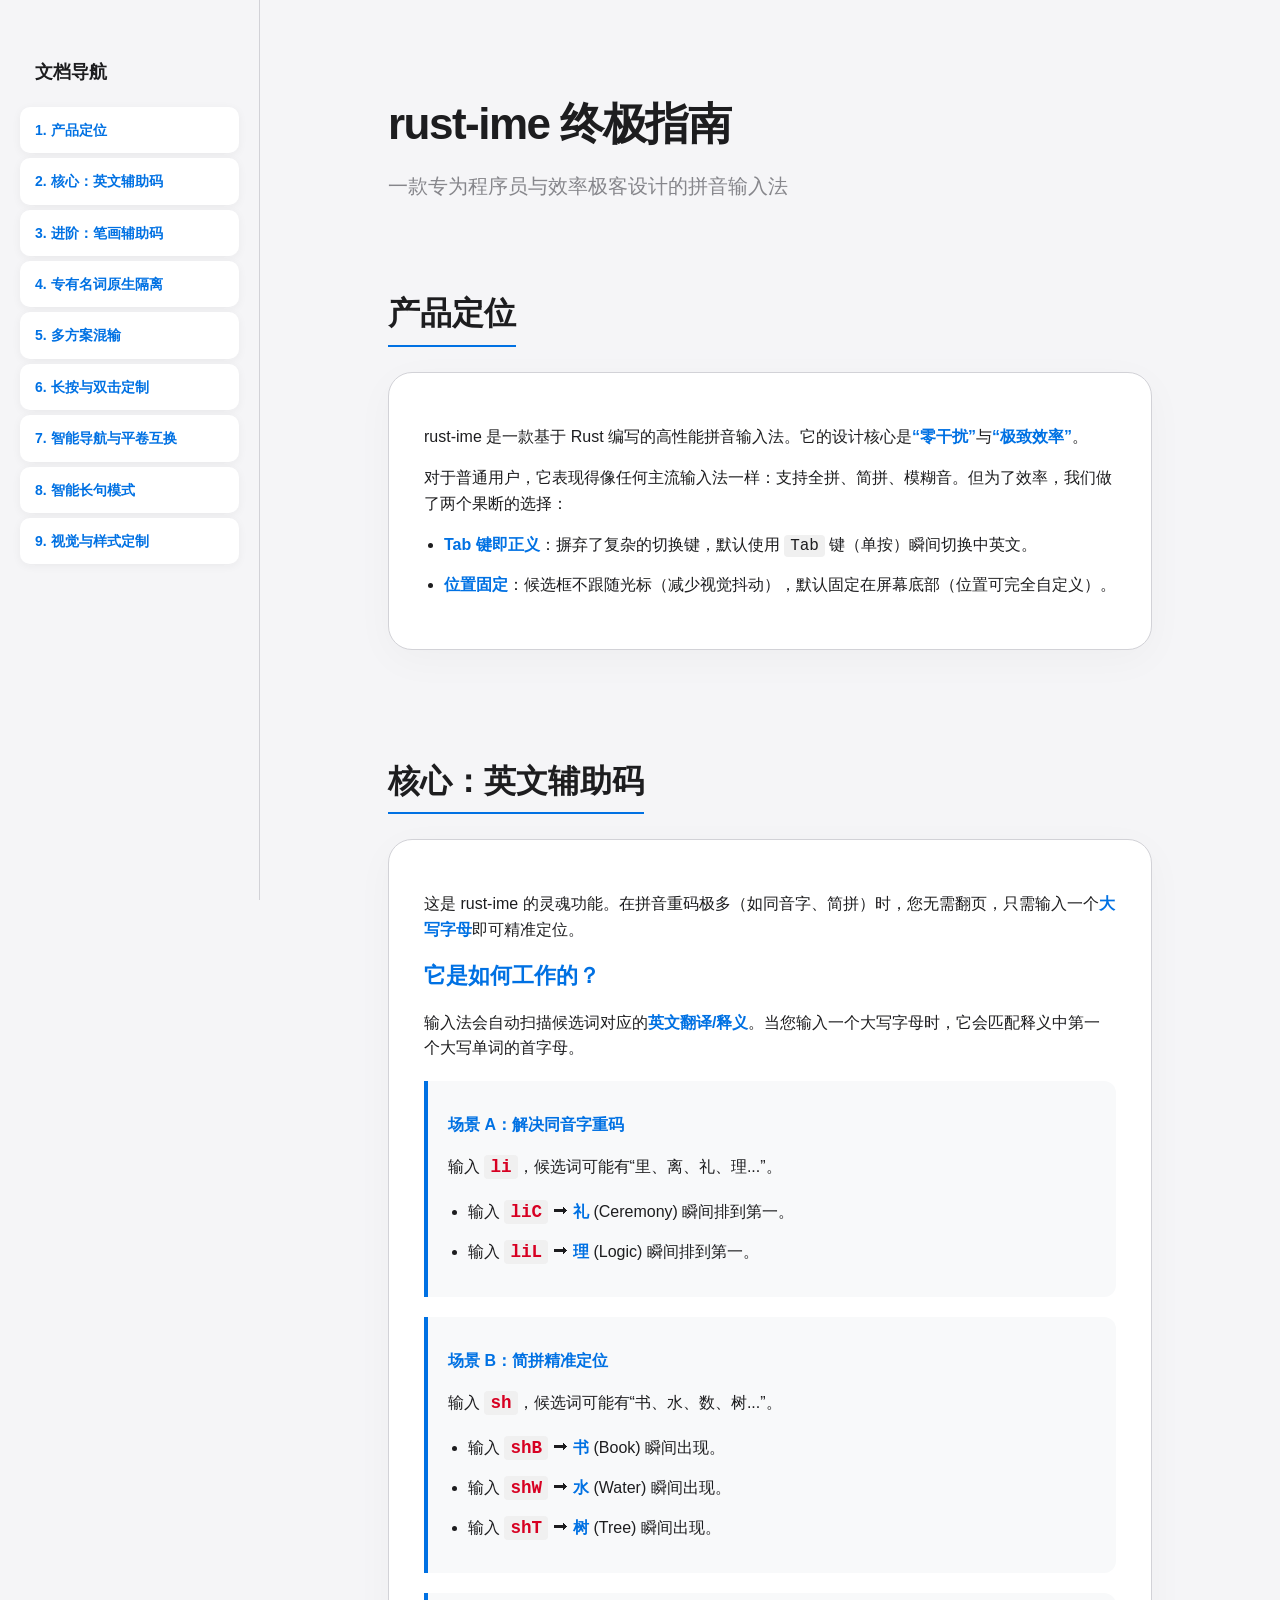
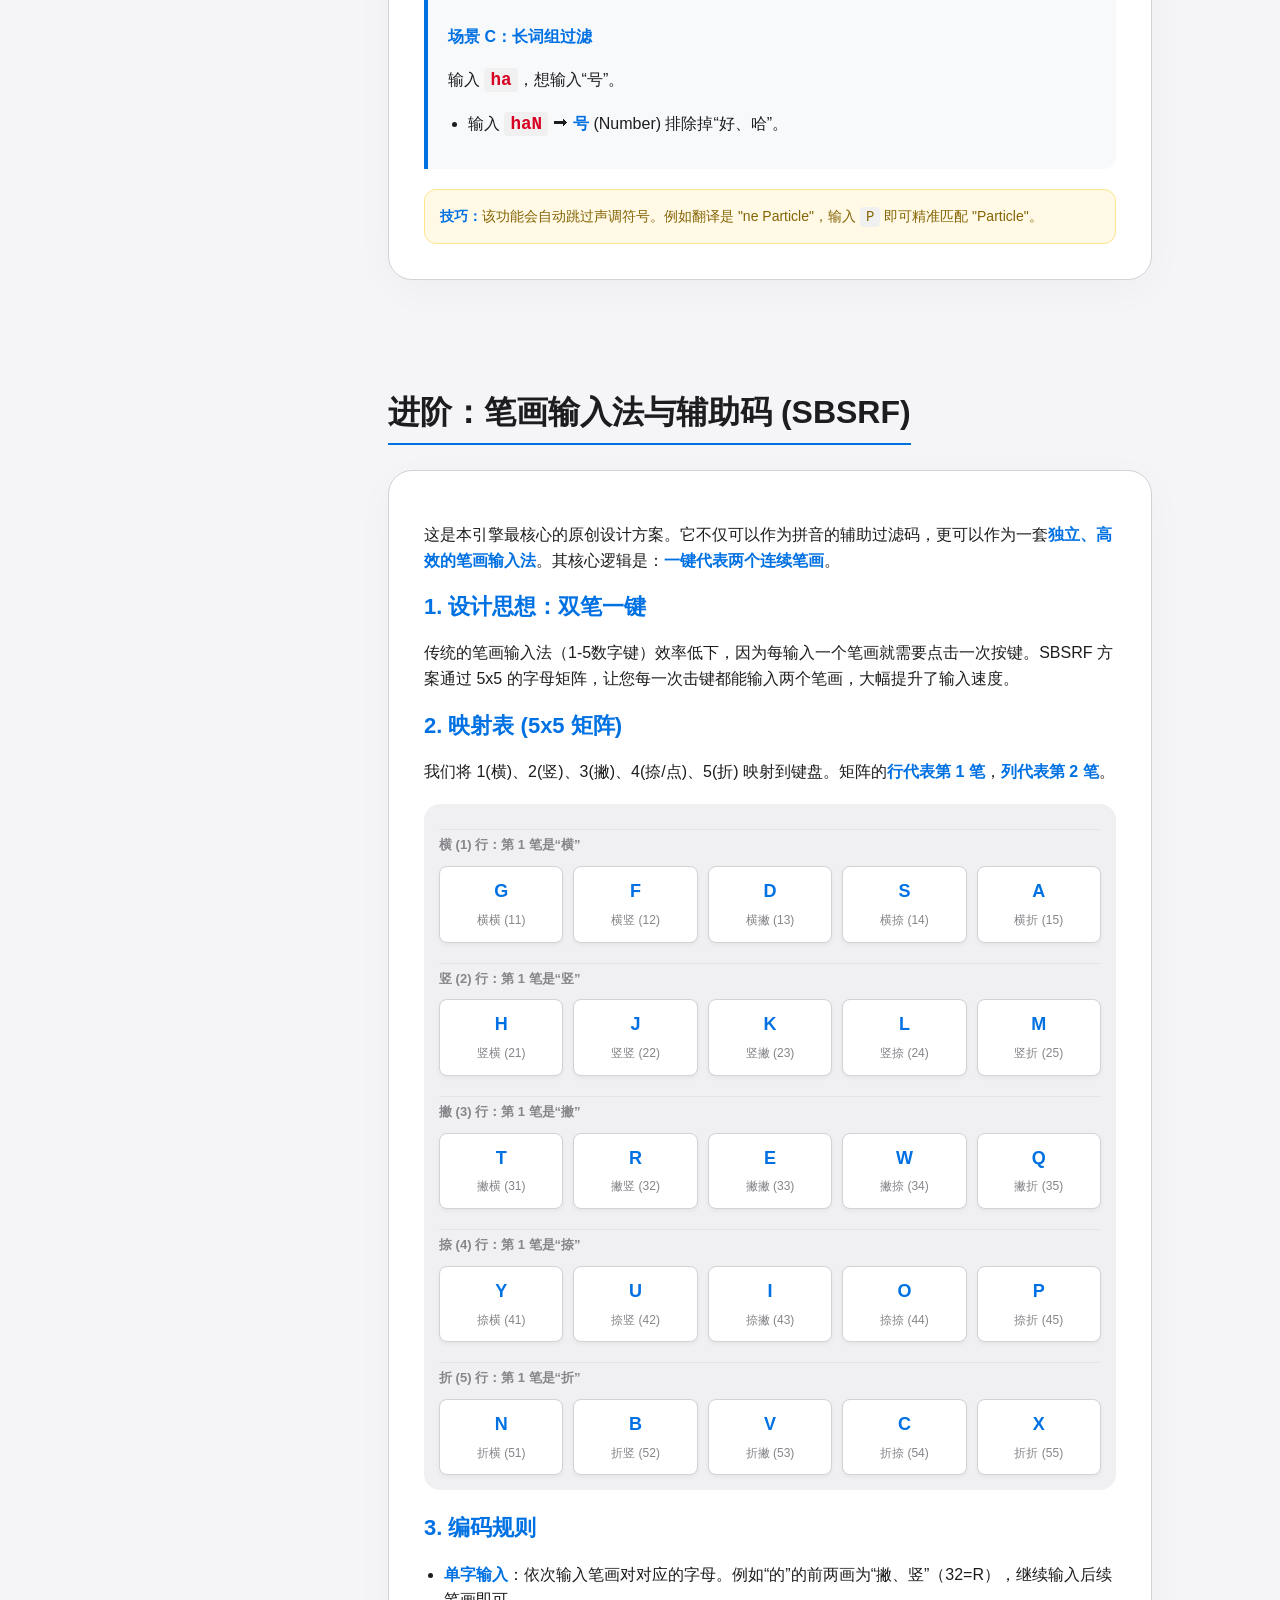
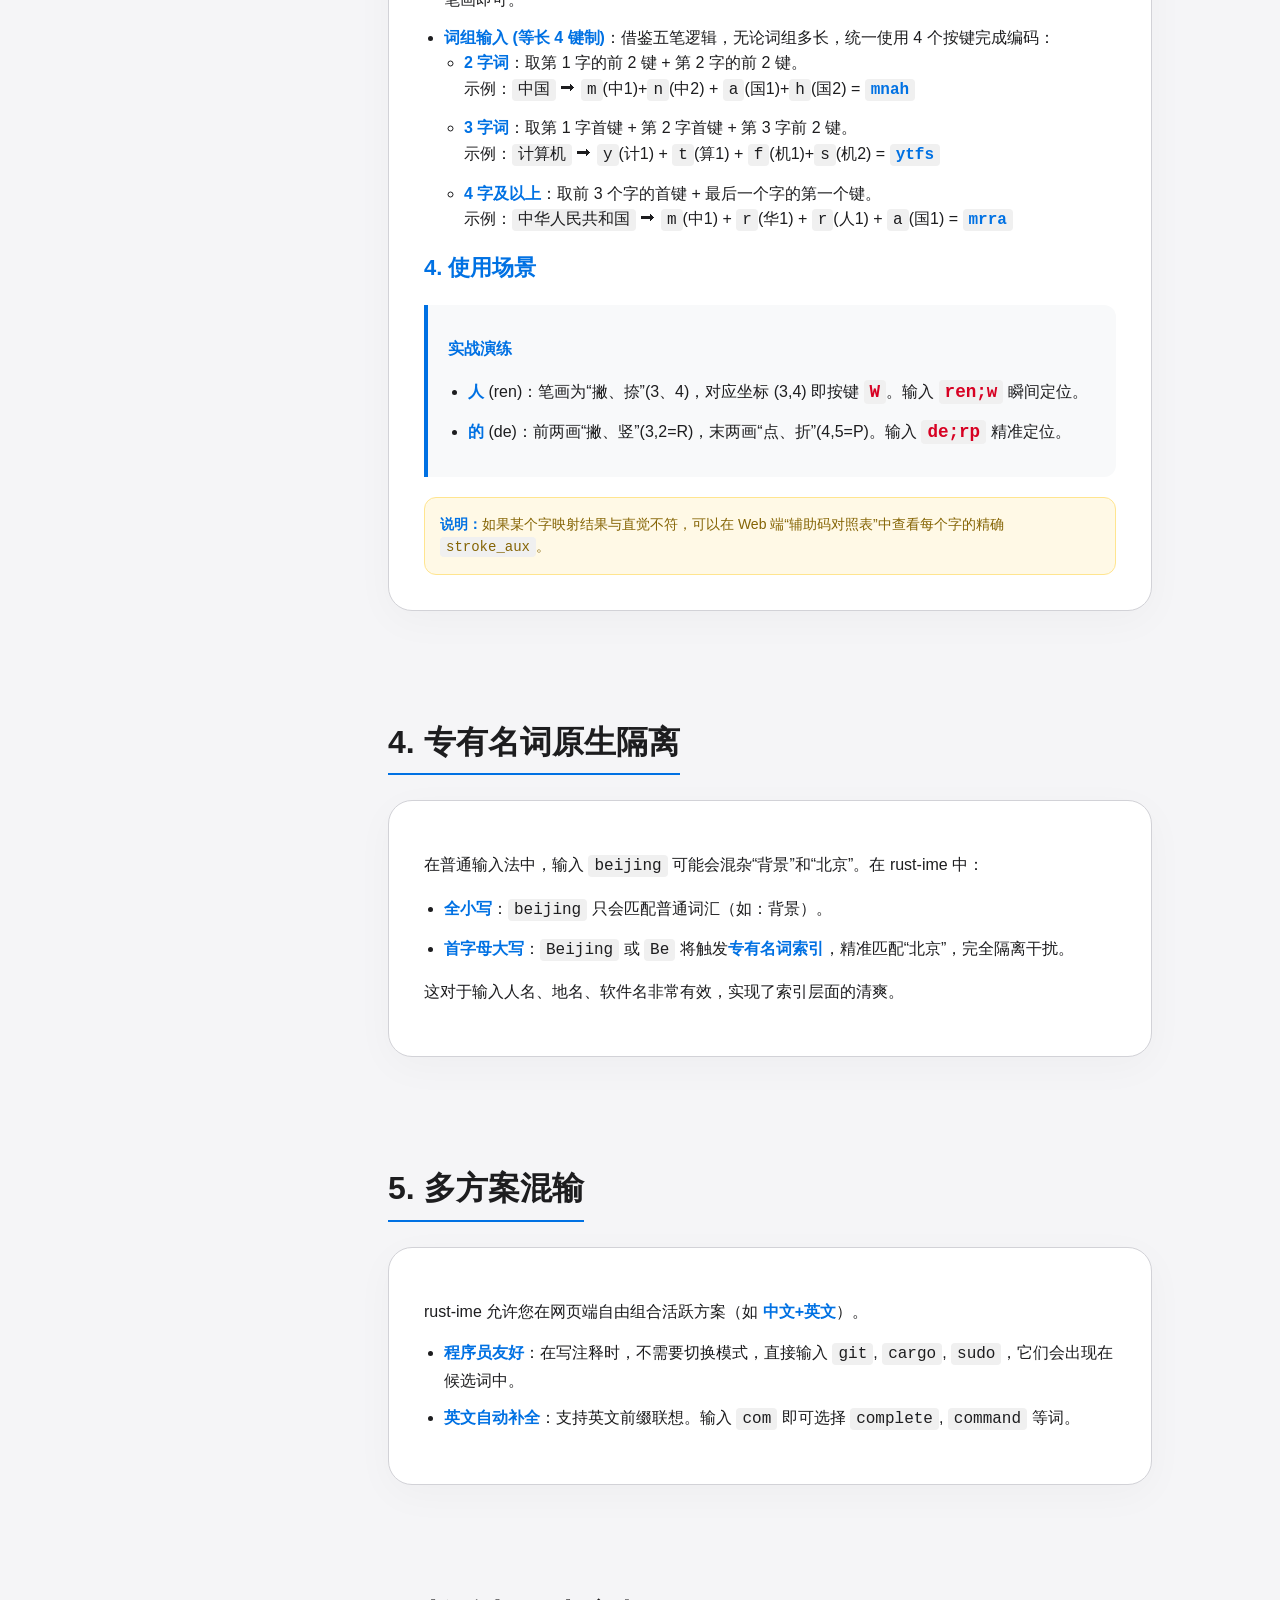
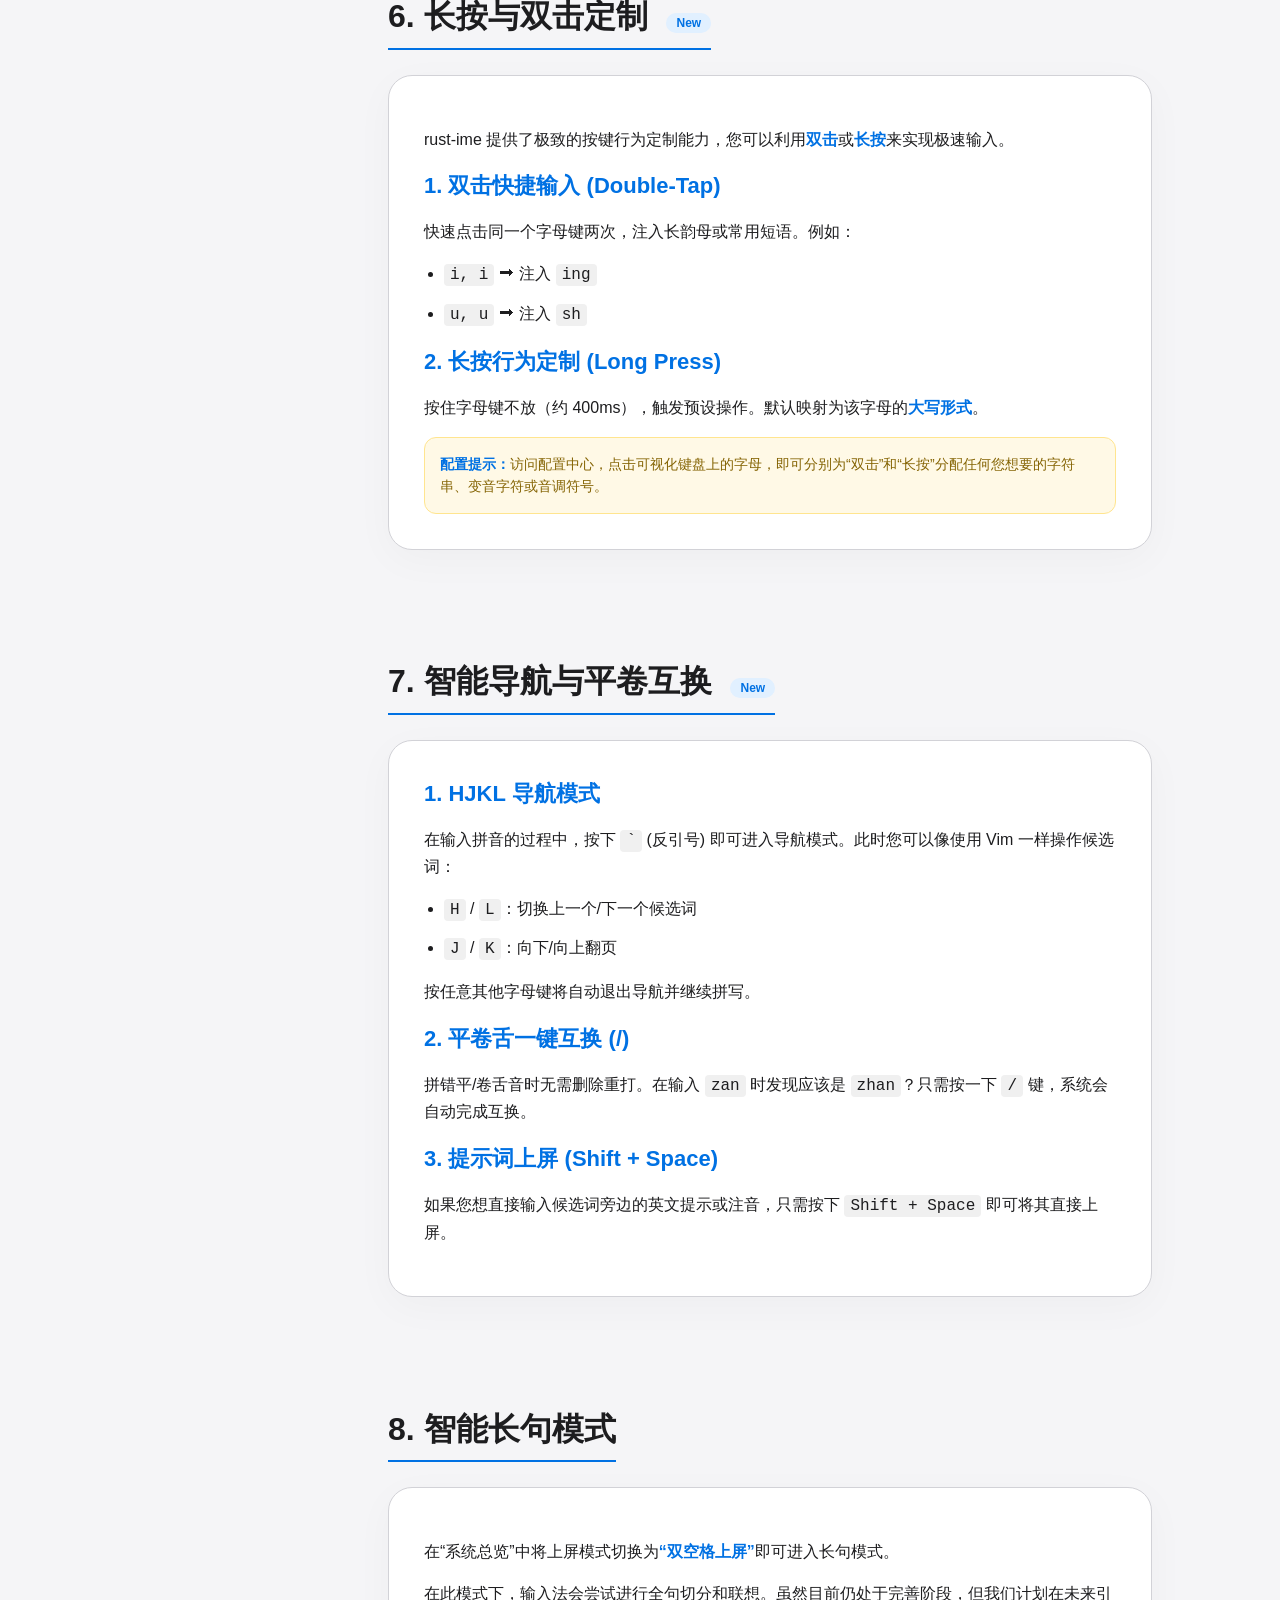
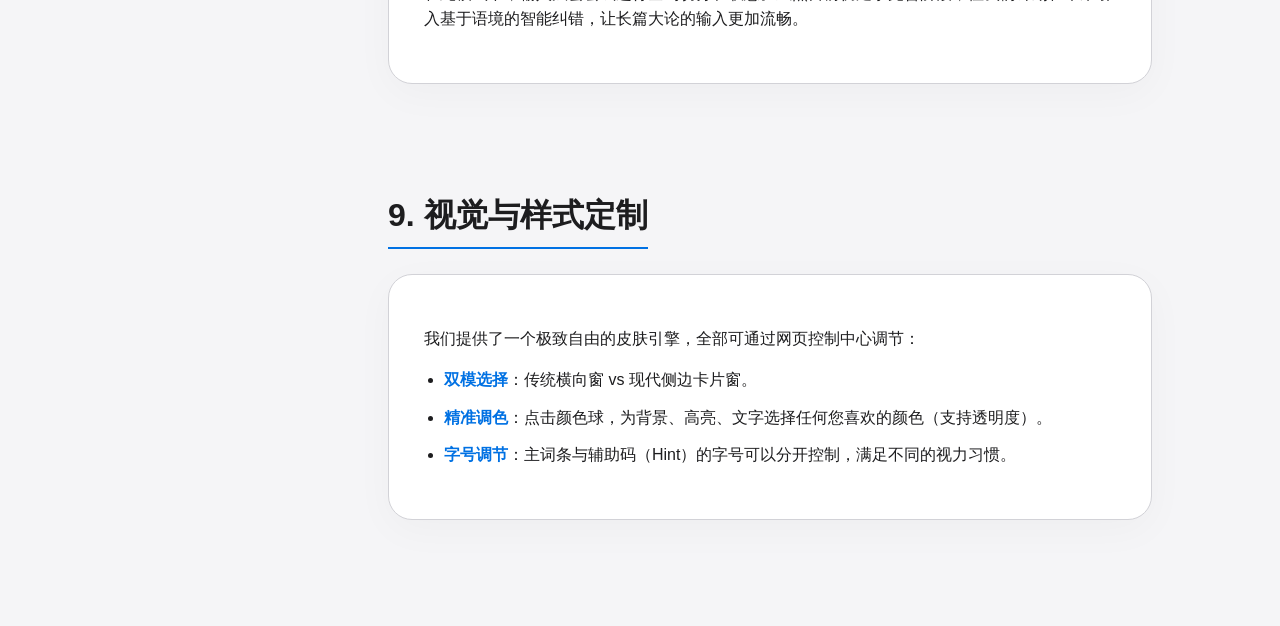
==== commit 7ceb03df: "feat: implement Wubi-style 4-key stroke phrase input system" ====
--- a/static/help.html
+++ b/static/help.html
@@ -207,11 +207,22 @@
                     <div class="key-cap"><span class="key-letter">X</span><span class="key-desc">折折 (55)</span></div>
                 </div>
 
-                <h3>3. 使用方法</h3>
-                <ul>
-                    <li><b>场景一：独立输入模式</b>：按下 <code>`</code> 键进入方案切换，选择 <code>stroke</code>。此时您可以直接输入上述字母。例如输入 <code>fth</code> 即可根据笔画序列匹配词条。<b>此模式下不使用数字 1-5 输入笔画</b>。</li>
-                    <li><b>场景二：拼音辅助过滤</b>：在输入拼音后，输入 <b>分号 ;</b> 键，随后输入笔画字母进行过滤。例如 <code>de;rp</code>。</li>
-                </ul>
+                <h3>3. 编码规则</h3>
+                <ul>
+                    <li><b>单字输入</b>：依次输入笔画对对应的字母。例如“的”的前两画为“撇、竖”（32=R），继续输入后续笔画即可。</li>
+                    <li><b>词组输入 (等长 4 键制)</b>：借鉴五笔逻辑，无论词组多长，统一使用 4 个按键完成编码：
+                        <ul>
+                            <li><b>2 字词</b>：取第 1 字的前 2 键 + 第 2 字的前 2 键。
+                                <br>示例：<code>中国</code> ⮕ <code>m</code>(中1)+<code>n</code>(中2) + <code>a</code>(国1)+<code>h</code>(国2) = <b><code>mnah</code></b></li>
+                            <li><b>3 字词</b>：取第 1 字首键 + 第 2 字首键 + 第 3 字前 2 键。
+                                <br>示例：<code>计算机</code> ⮕ <code>y</code>(计1) + <code>t</code>(算1) + <code>f</code>(机1)+<code>s</code>(机2) = <b><code>ytfs</code></b></li>
+                            <li><b>4 字及以上</b>：取前 3 个字的首键 + 最后一个字的第一个键。
+                                <br>示例：<code>中华人民共和国</code> ⮕ <code>m</code>(中1) + <code>r</code>(华1) + <code>r</code>(人1) + <code>a</code>(国1) = <b><code>mrra</code></b></li>
+                        </ul>
+                    </li>
+                </ul>
+
+                <h3>4. 使用场景</h3>
 
                 <div class="example-box">
                     <p><b>实战演练</b></p>
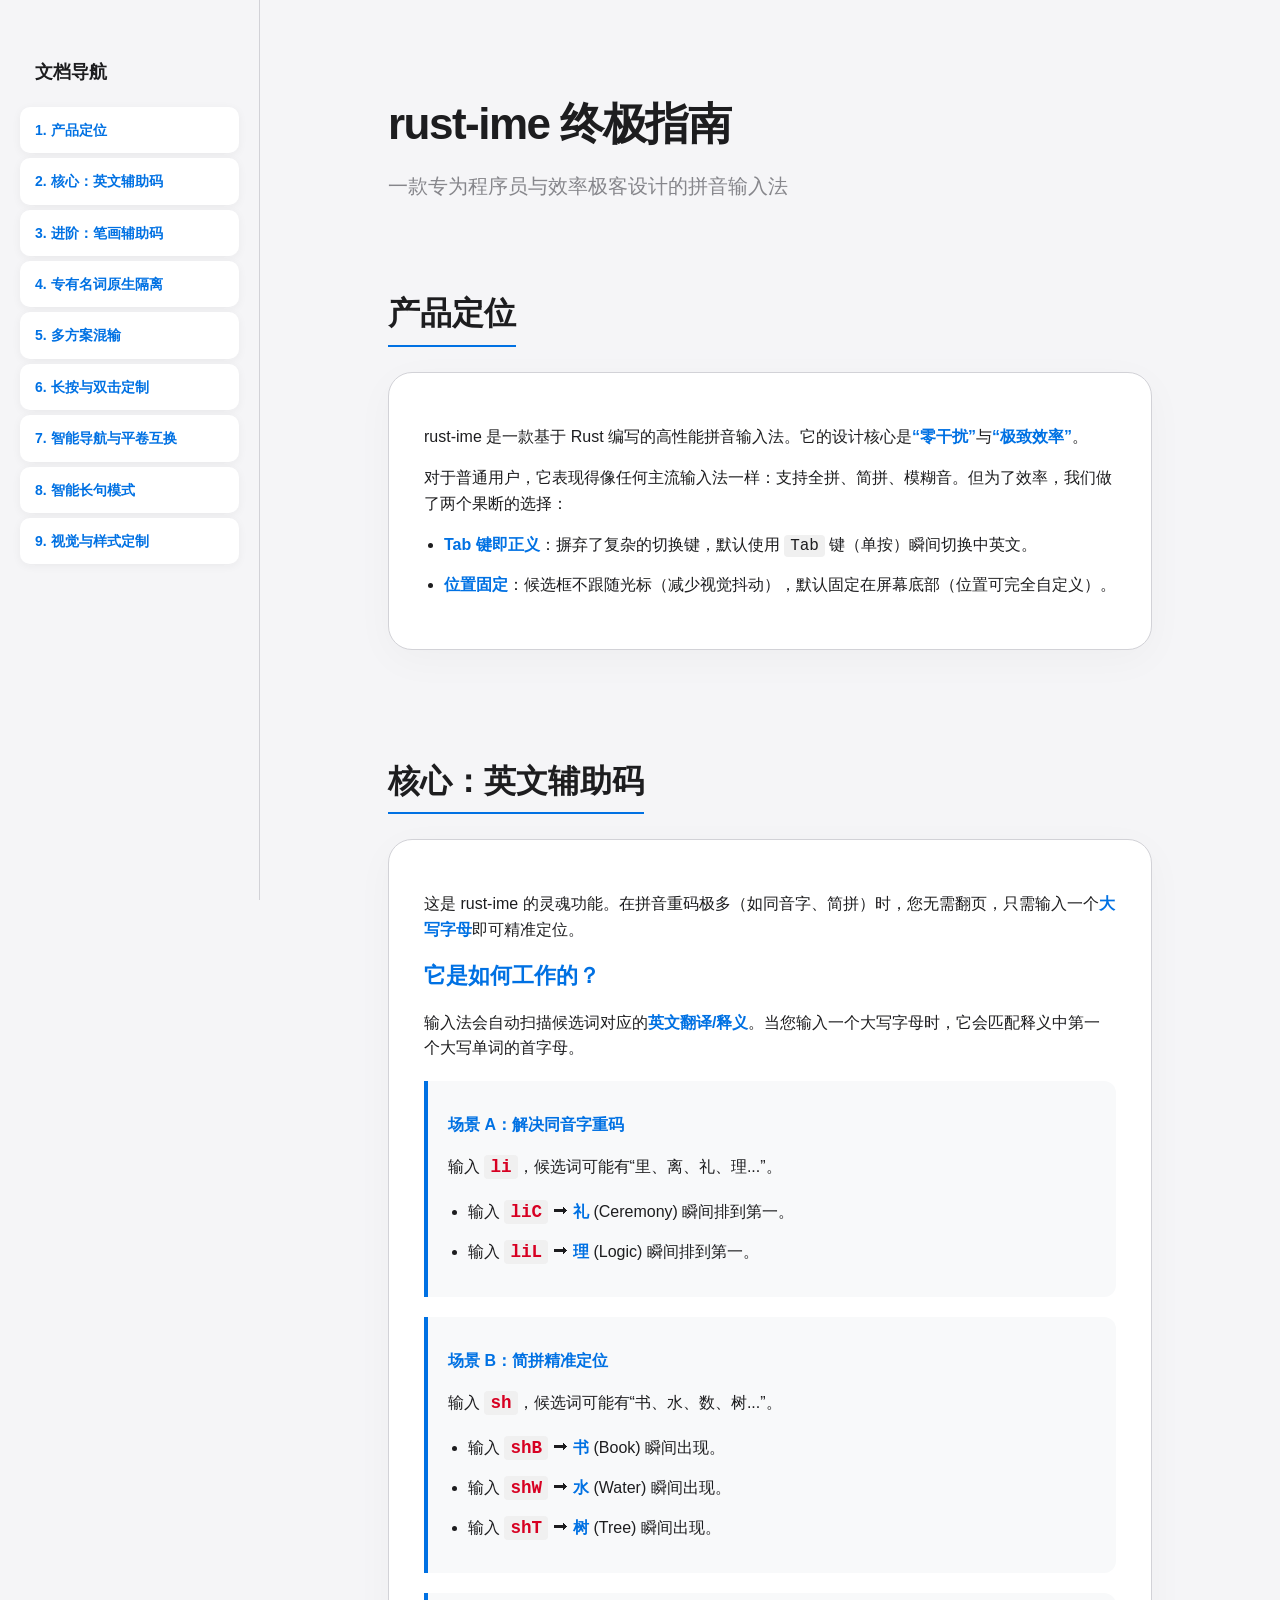
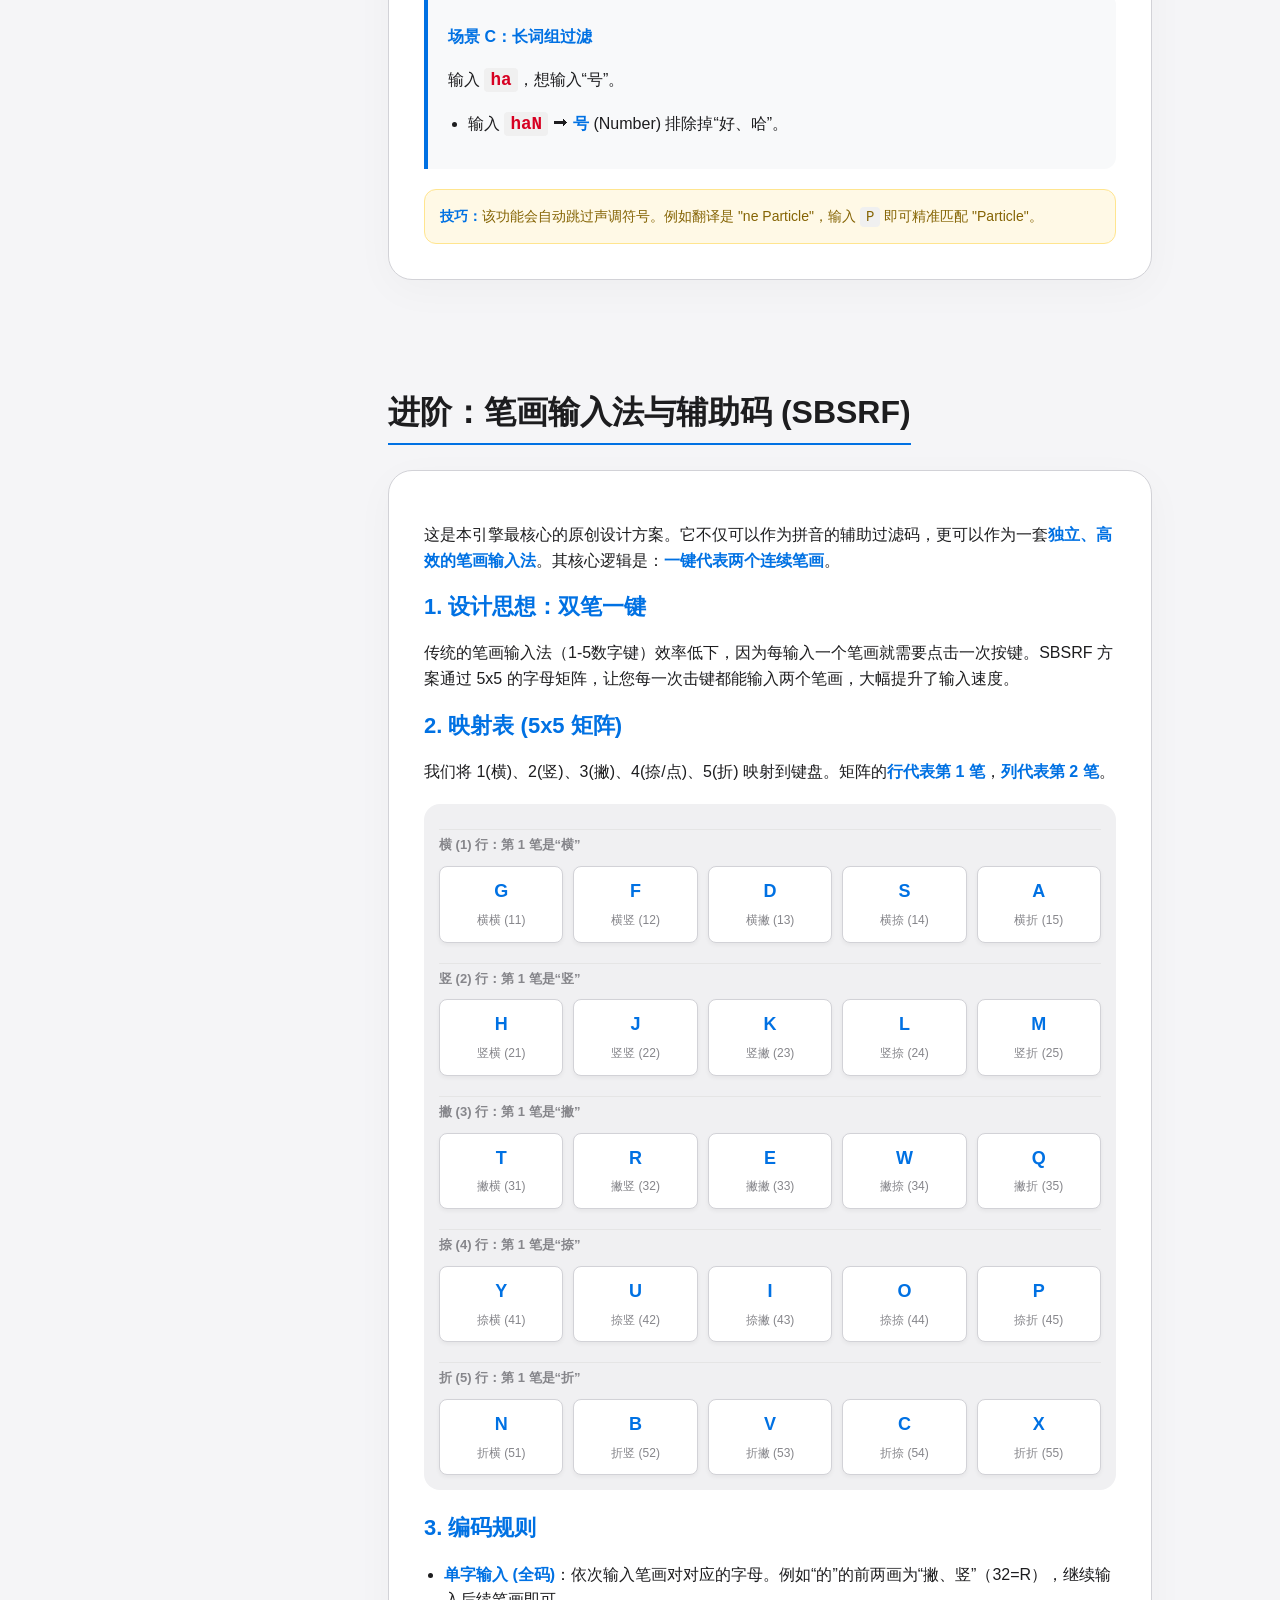
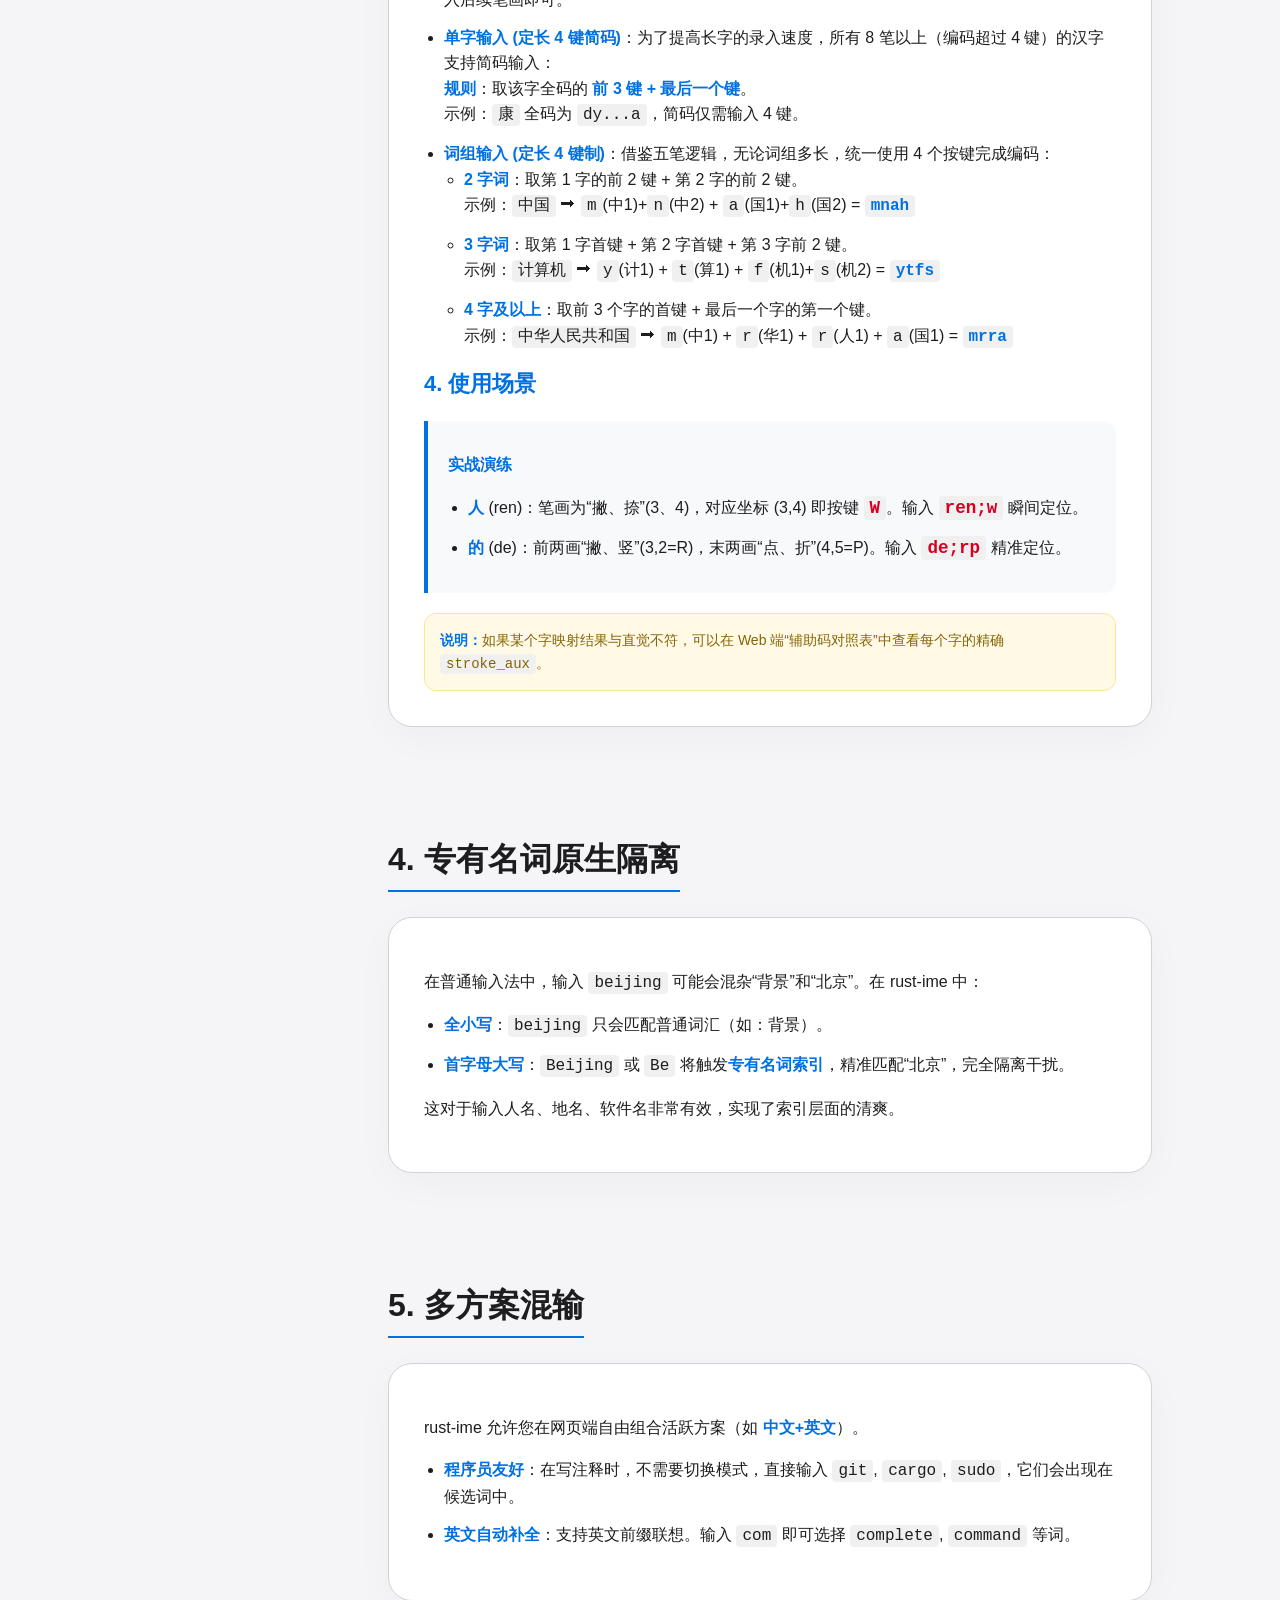
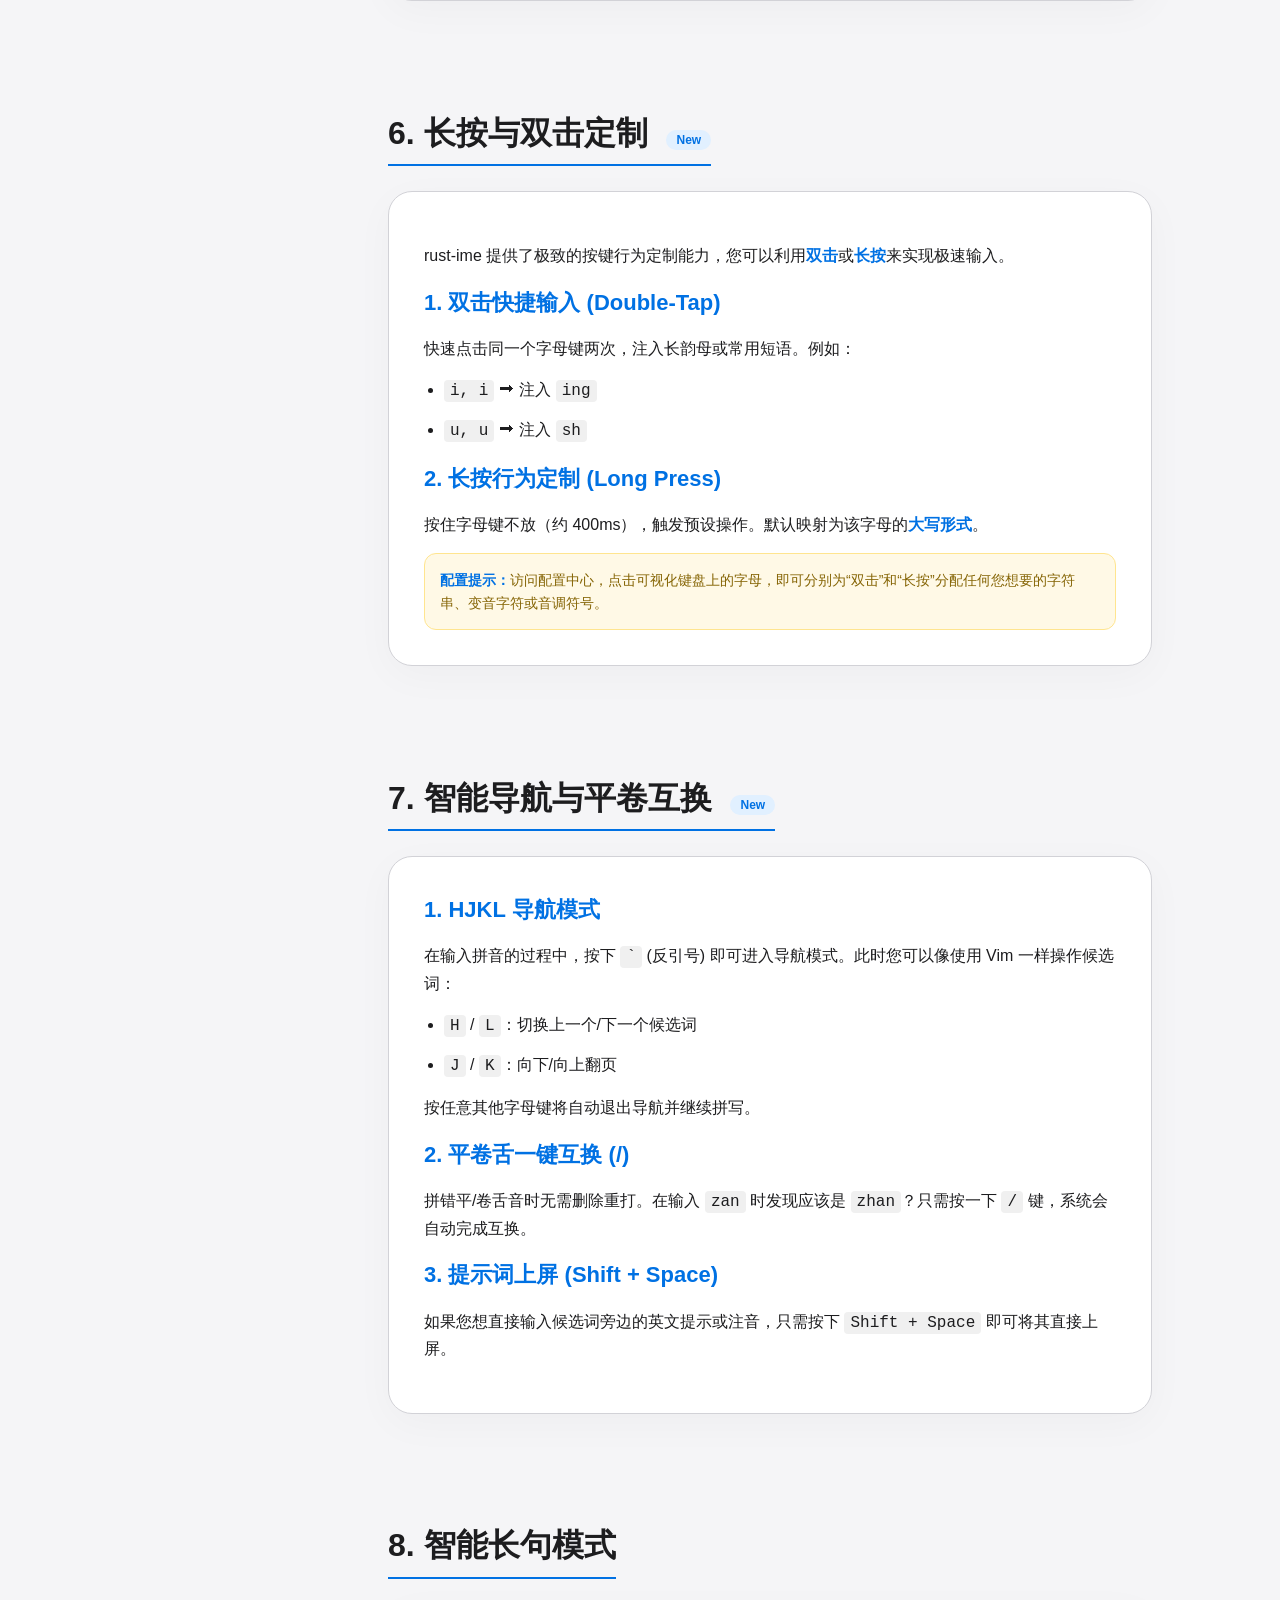
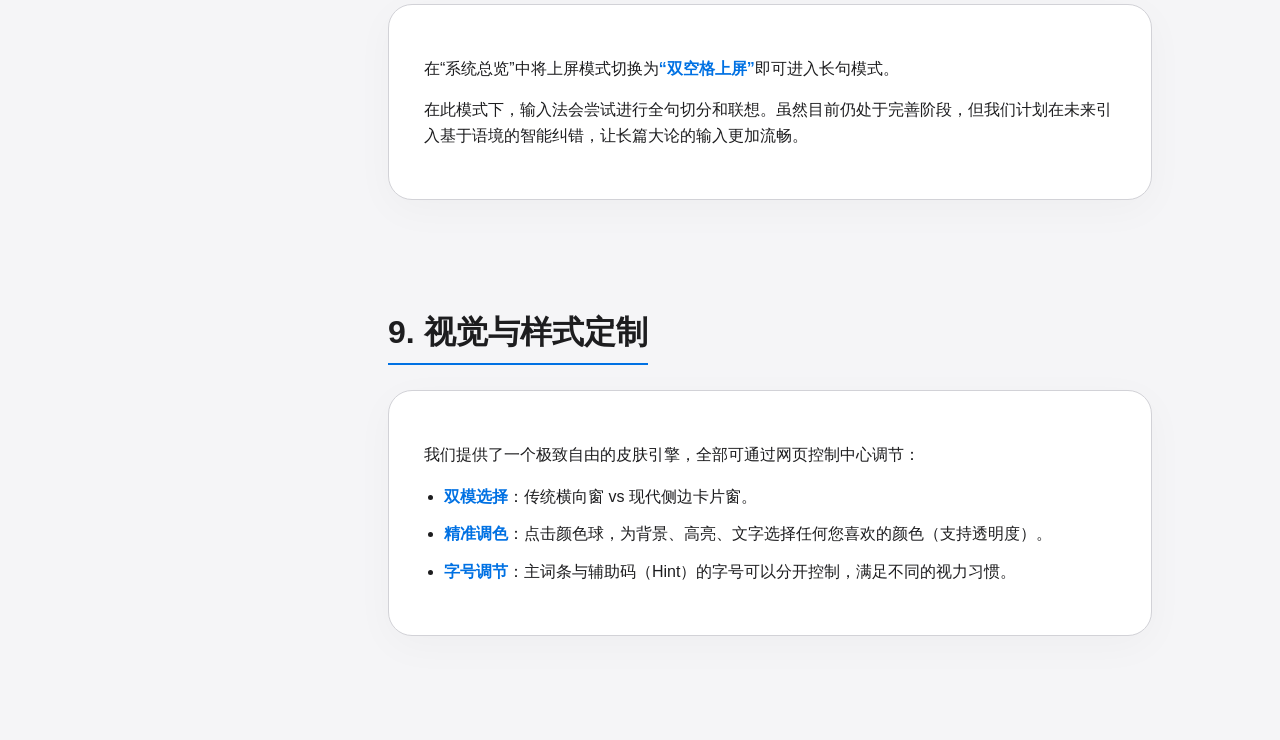
==== commit 3889fc84: "feat: implement 4-key shortcodes for single characters and update documentation" ====
--- a/static/help.html
+++ b/static/help.html
@@ -209,8 +209,12 @@
 
                 <h3>3. 编码规则</h3>
                 <ul>
-                    <li><b>单字输入</b>：依次输入笔画对对应的字母。例如“的”的前两画为“撇、竖”（32=R），继续输入后续笔画即可。</li>
-                    <li><b>词组输入 (等长 4 键制)</b>：借鉴五笔逻辑，无论词组多长，统一使用 4 个按键完成编码：
+                    <li><b>单字输入 (全码)</b>：依次输入笔画对对应的字母。例如“的”的前两画为“撇、竖”（32=R），继续输入后续笔画即可。</li>
+                    <li><b>单字输入 (定长 4 键简码)</b>：为了提高长字的录入速度，所有 8 笔以上（编码超过 4 键）的汉字支持简码输入：
+                        <br><b>规则</b>：取该字全码的 <b>前 3 键 + 最后一个键</b>。
+                        <br>示例：<code>康</code> 全码为 <code>dy...a</code>，简码仅需输入 4 键。
+                    </li>
+                    <li><b>词组输入 (定长 4 键制)</b>：借鉴五笔逻辑，无论词组多长，统一使用 4 个按键完成编码：
                         <ul>
                             <li><b>2 字词</b>：取第 1 字的前 2 键 + 第 2 字的前 2 键。
                                 <br>示例：<code>中国</code> ⮕ <code>m</code>(中1)+<code>n</code>(中2) + <code>a</code>(国1)+<code>h</code>(国2) = <b><code>mnah</code></b></li>
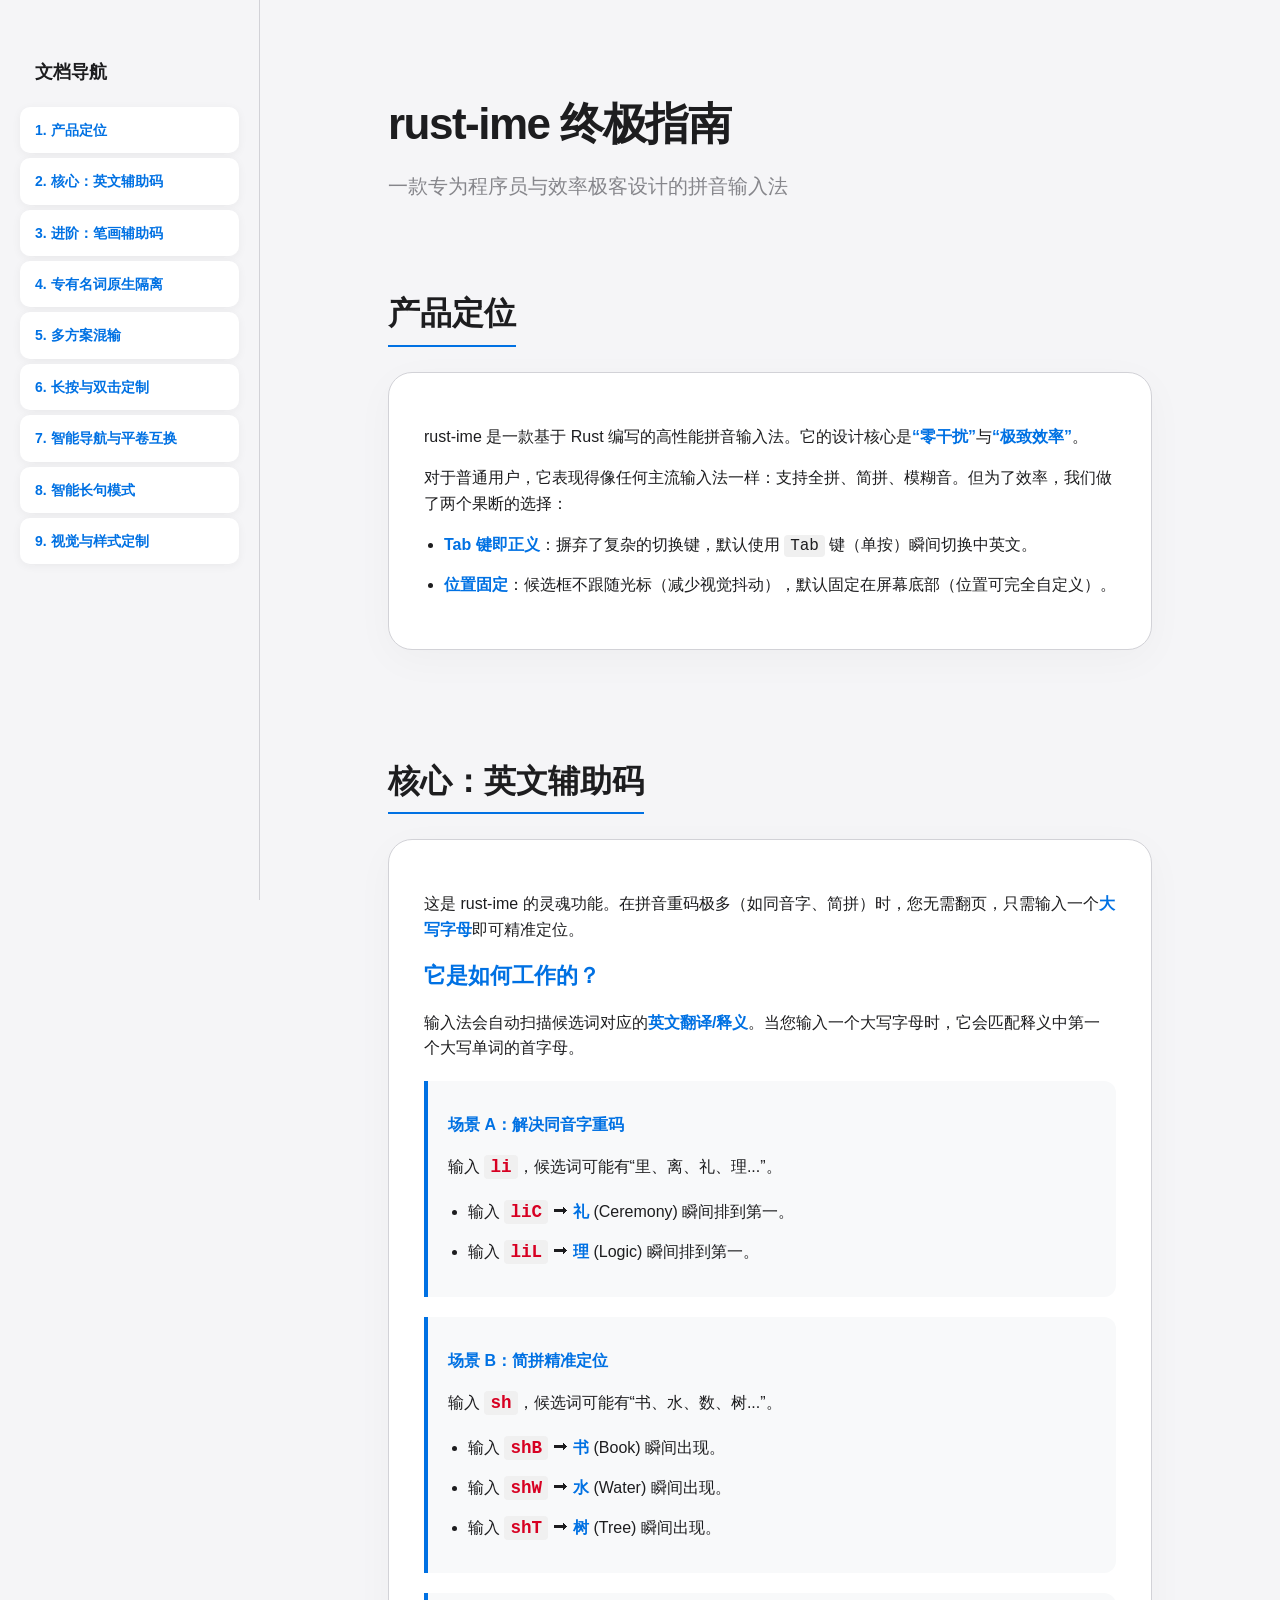
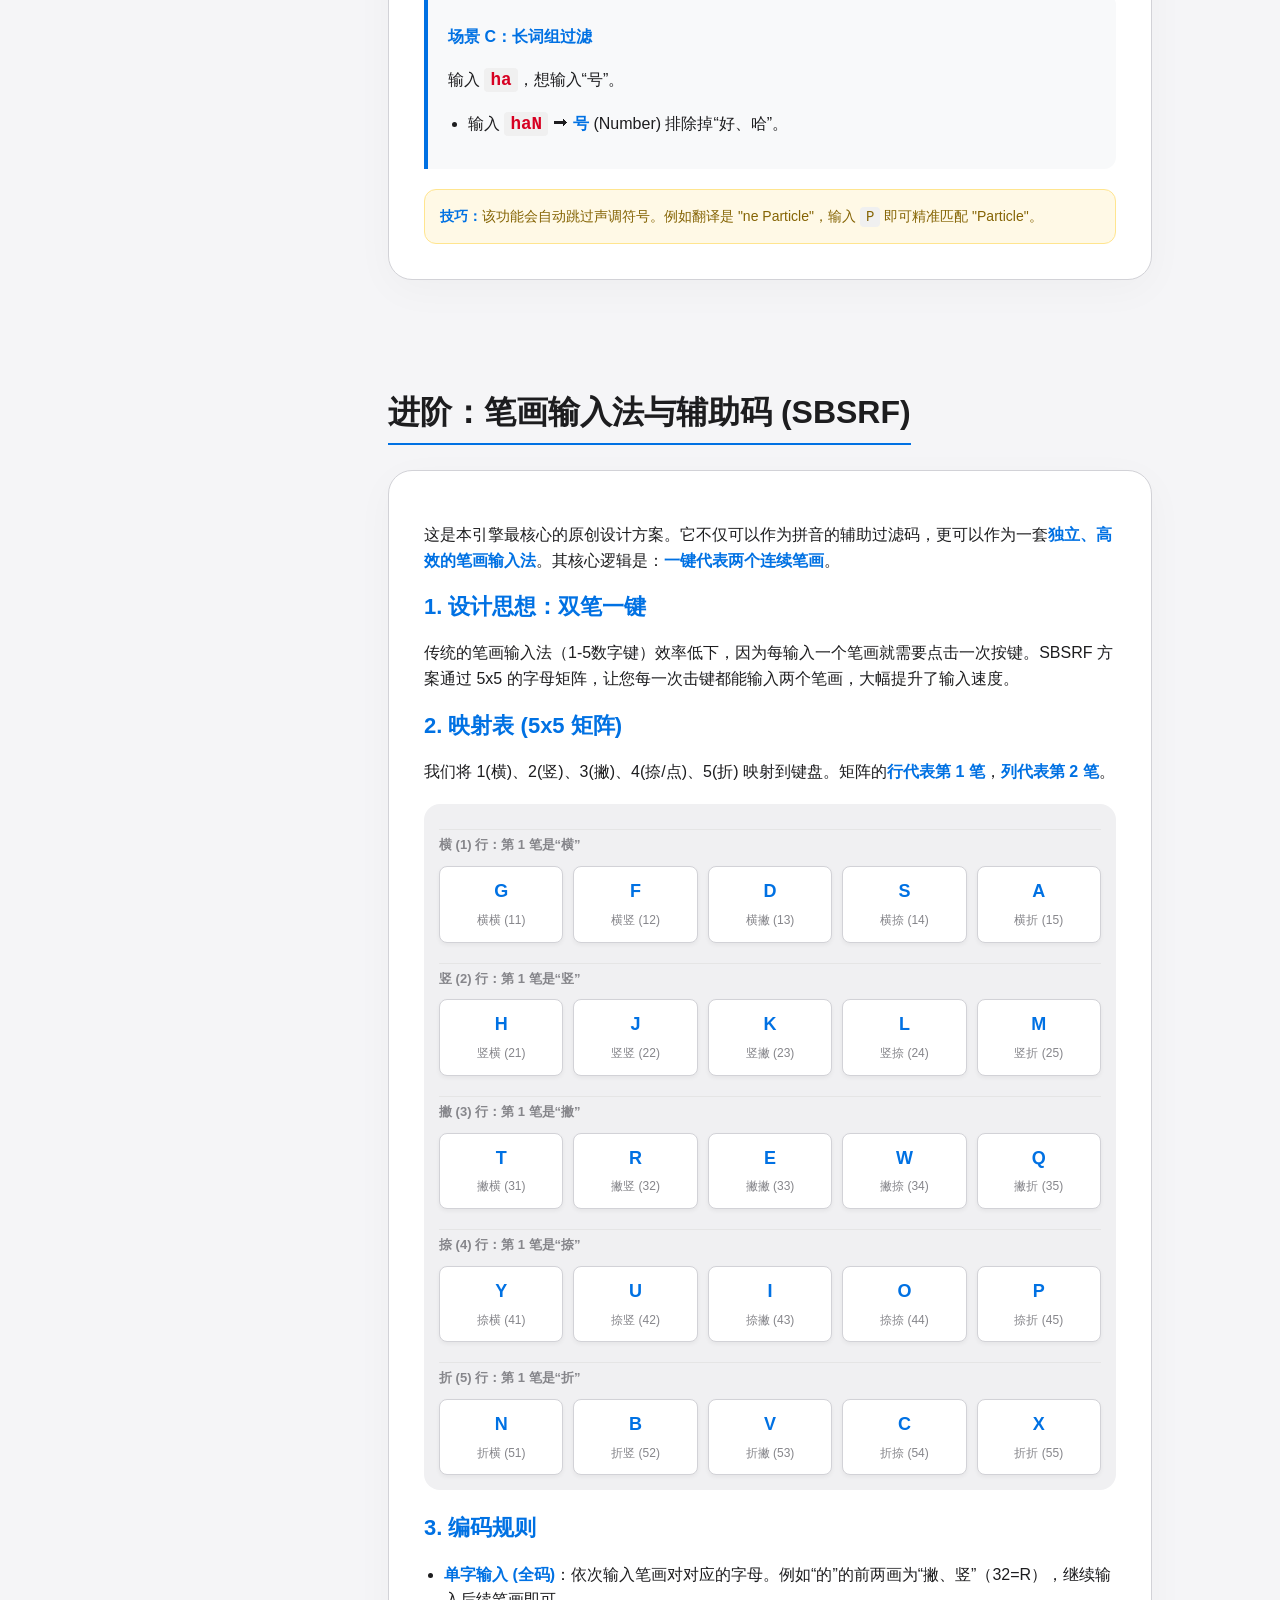
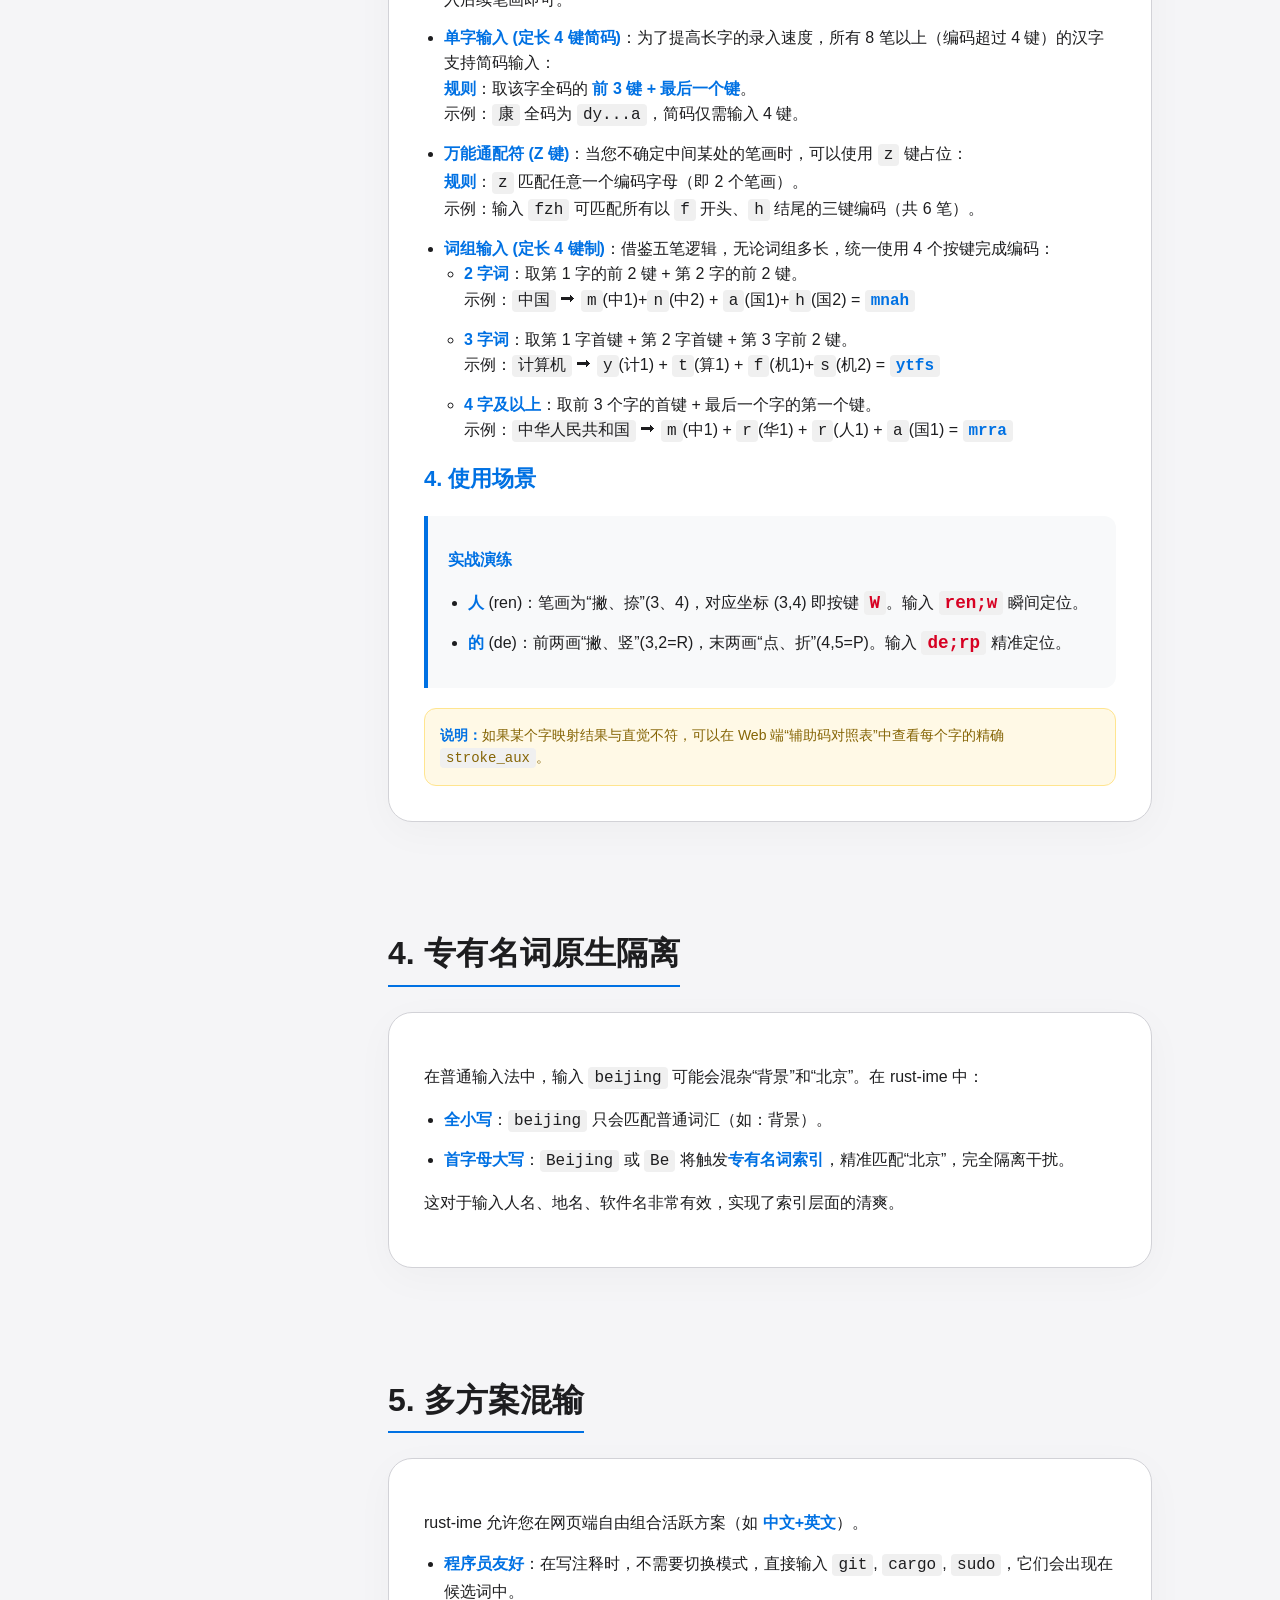
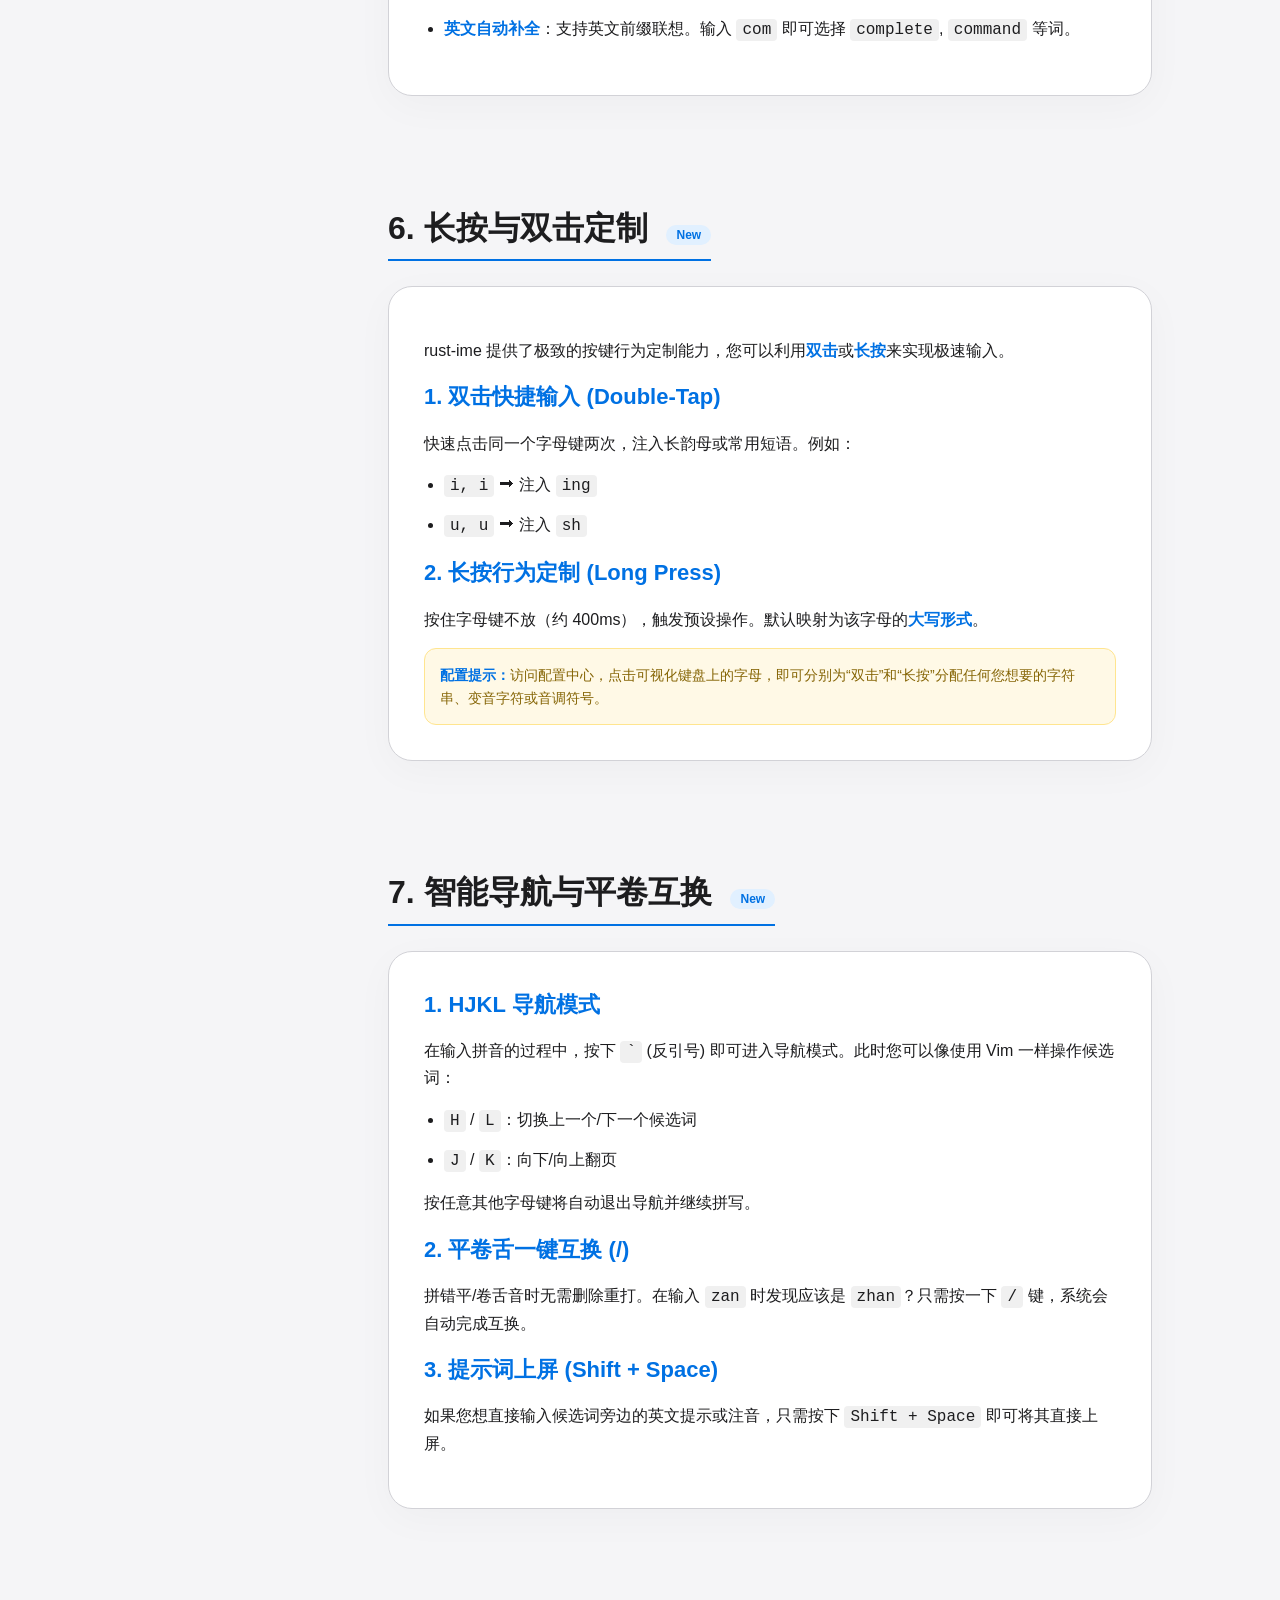
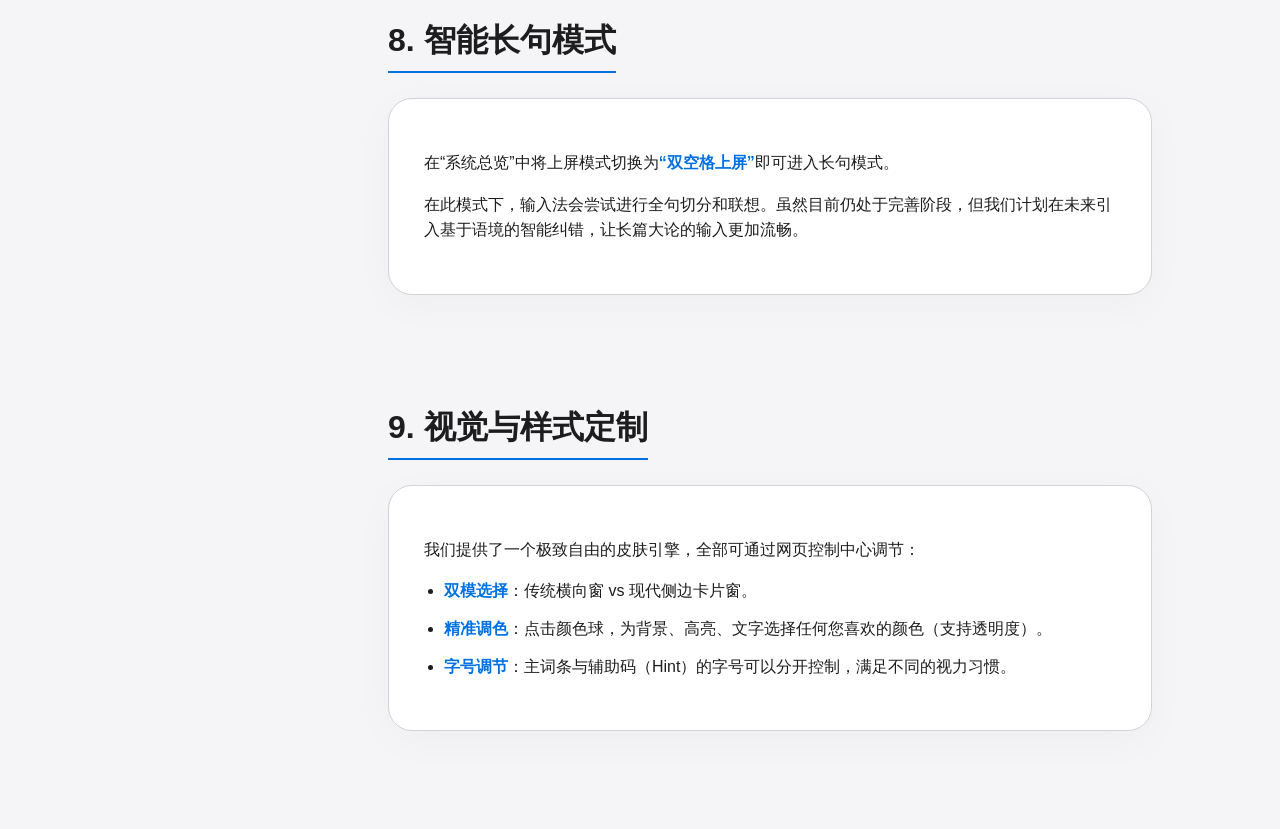
==== commit 1d64dccf: "docs: document 'z' wildcard and 4-key shortcode rules for stroke method" ====
--- a/static/help.html
+++ b/static/help.html
@@ -214,6 +214,10 @@
                         <br><b>规则</b>：取该字全码的 <b>前 3 键 + 最后一个键</b>。
                         <br>示例：<code>康</code> 全码为 <code>dy...a</code>，简码仅需输入 4 键。
                     </li>
+                    <li><b>万能通配符 (Z 键)</b>：当您不确定中间某处的笔画时，可以使用 <code>z</code> 键占位：
+                        <br><b>规则</b>：<code>z</code> 匹配任意一个编码字母（即 2 个笔画）。
+                        <br>示例：输入 <code>fzh</code> 可匹配所有以 <code>f</code> 开头、<code>h</code> 结尾的三键编码（共 6 笔）。
+                    </li>
                     <li><b>词组输入 (定长 4 键制)</b>：借鉴五笔逻辑，无论词组多长，统一使用 4 个按键完成编码：
                         <ul>
                             <li><b>2 字词</b>：取第 1 字的前 2 键 + 第 2 字的前 2 键。
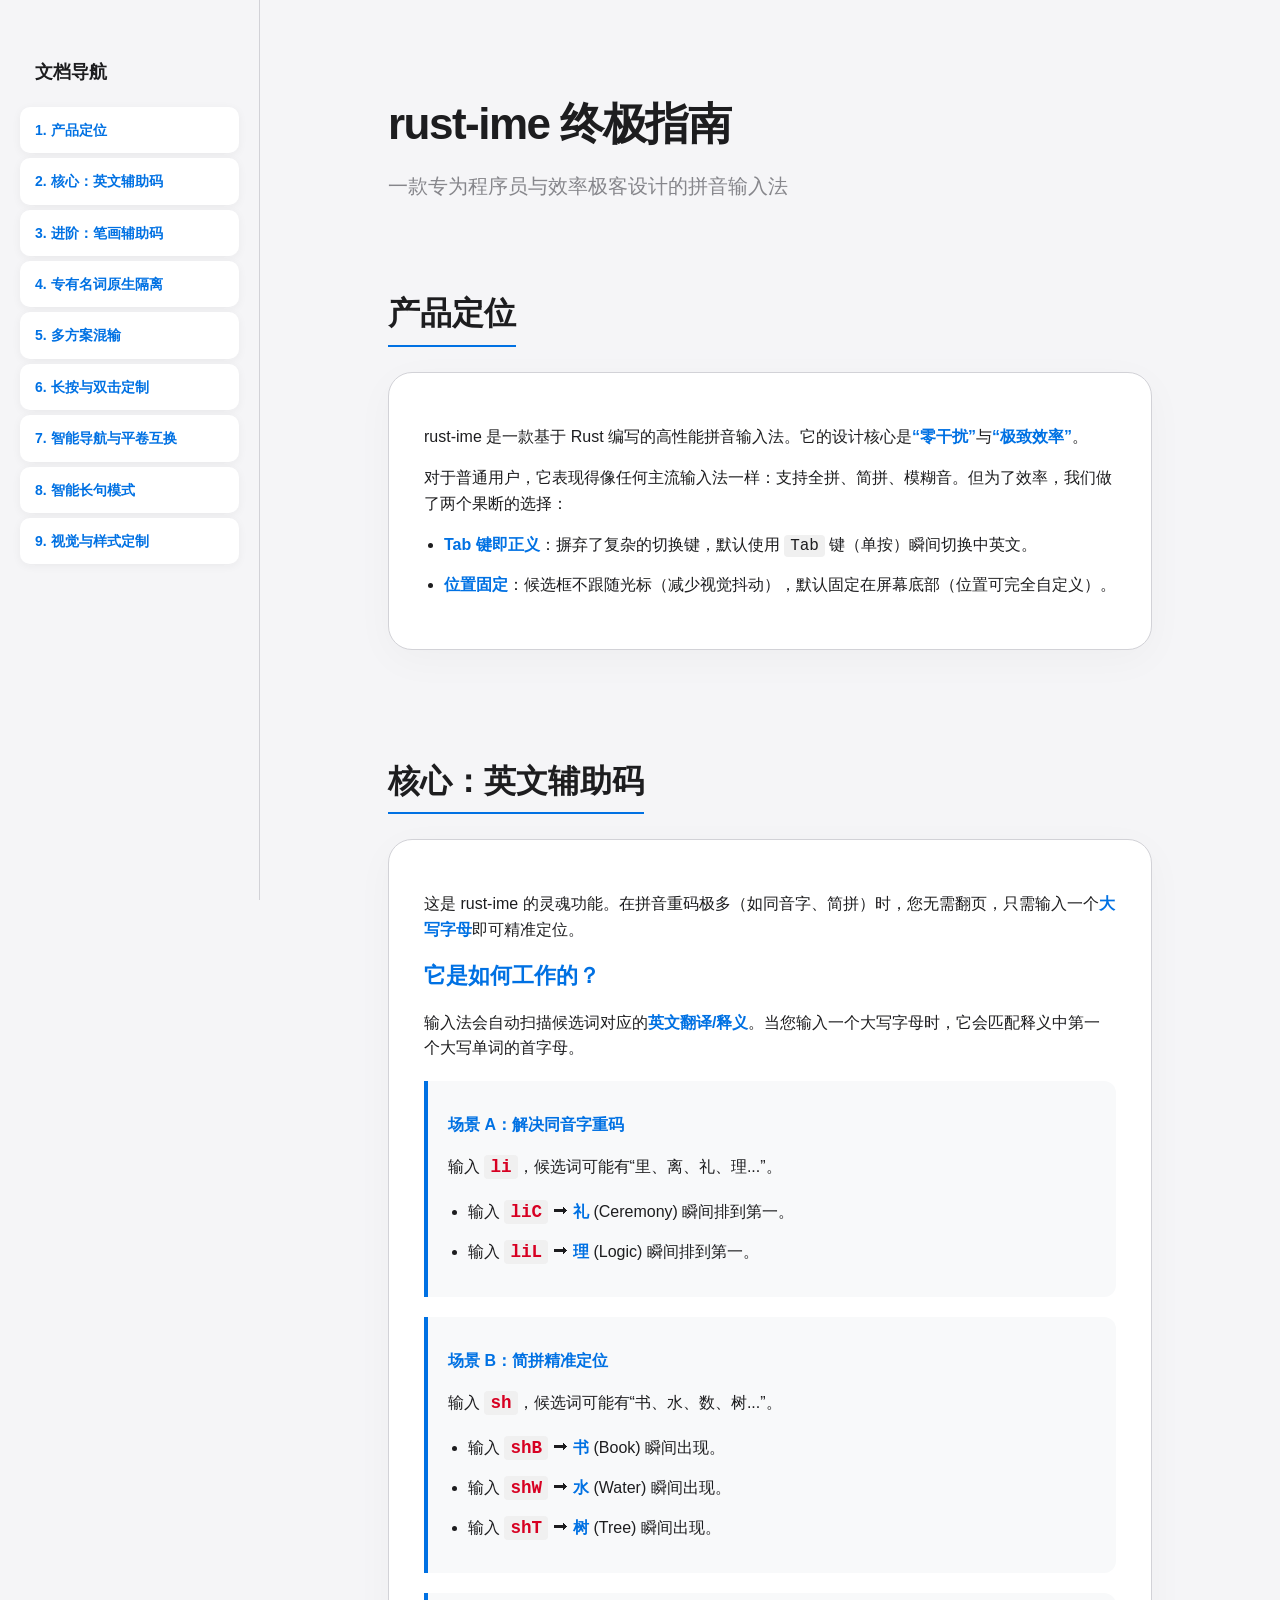
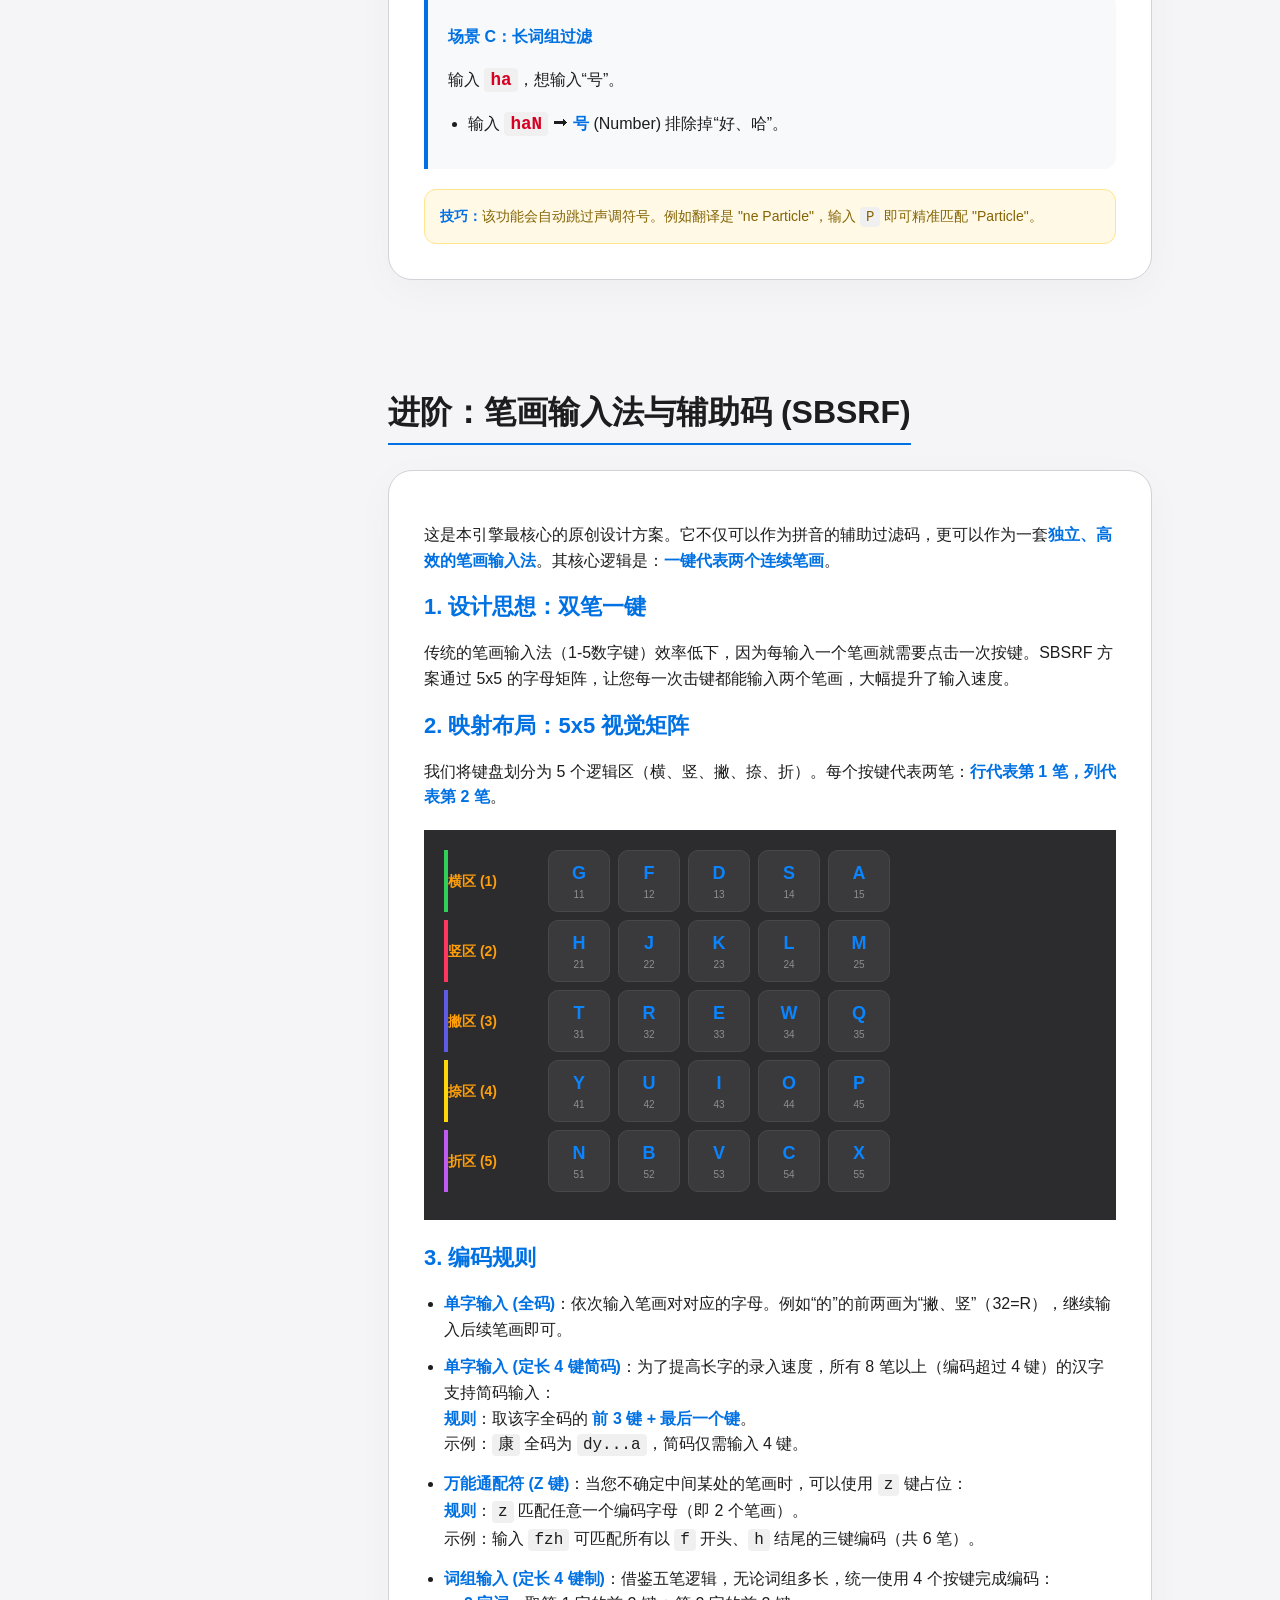
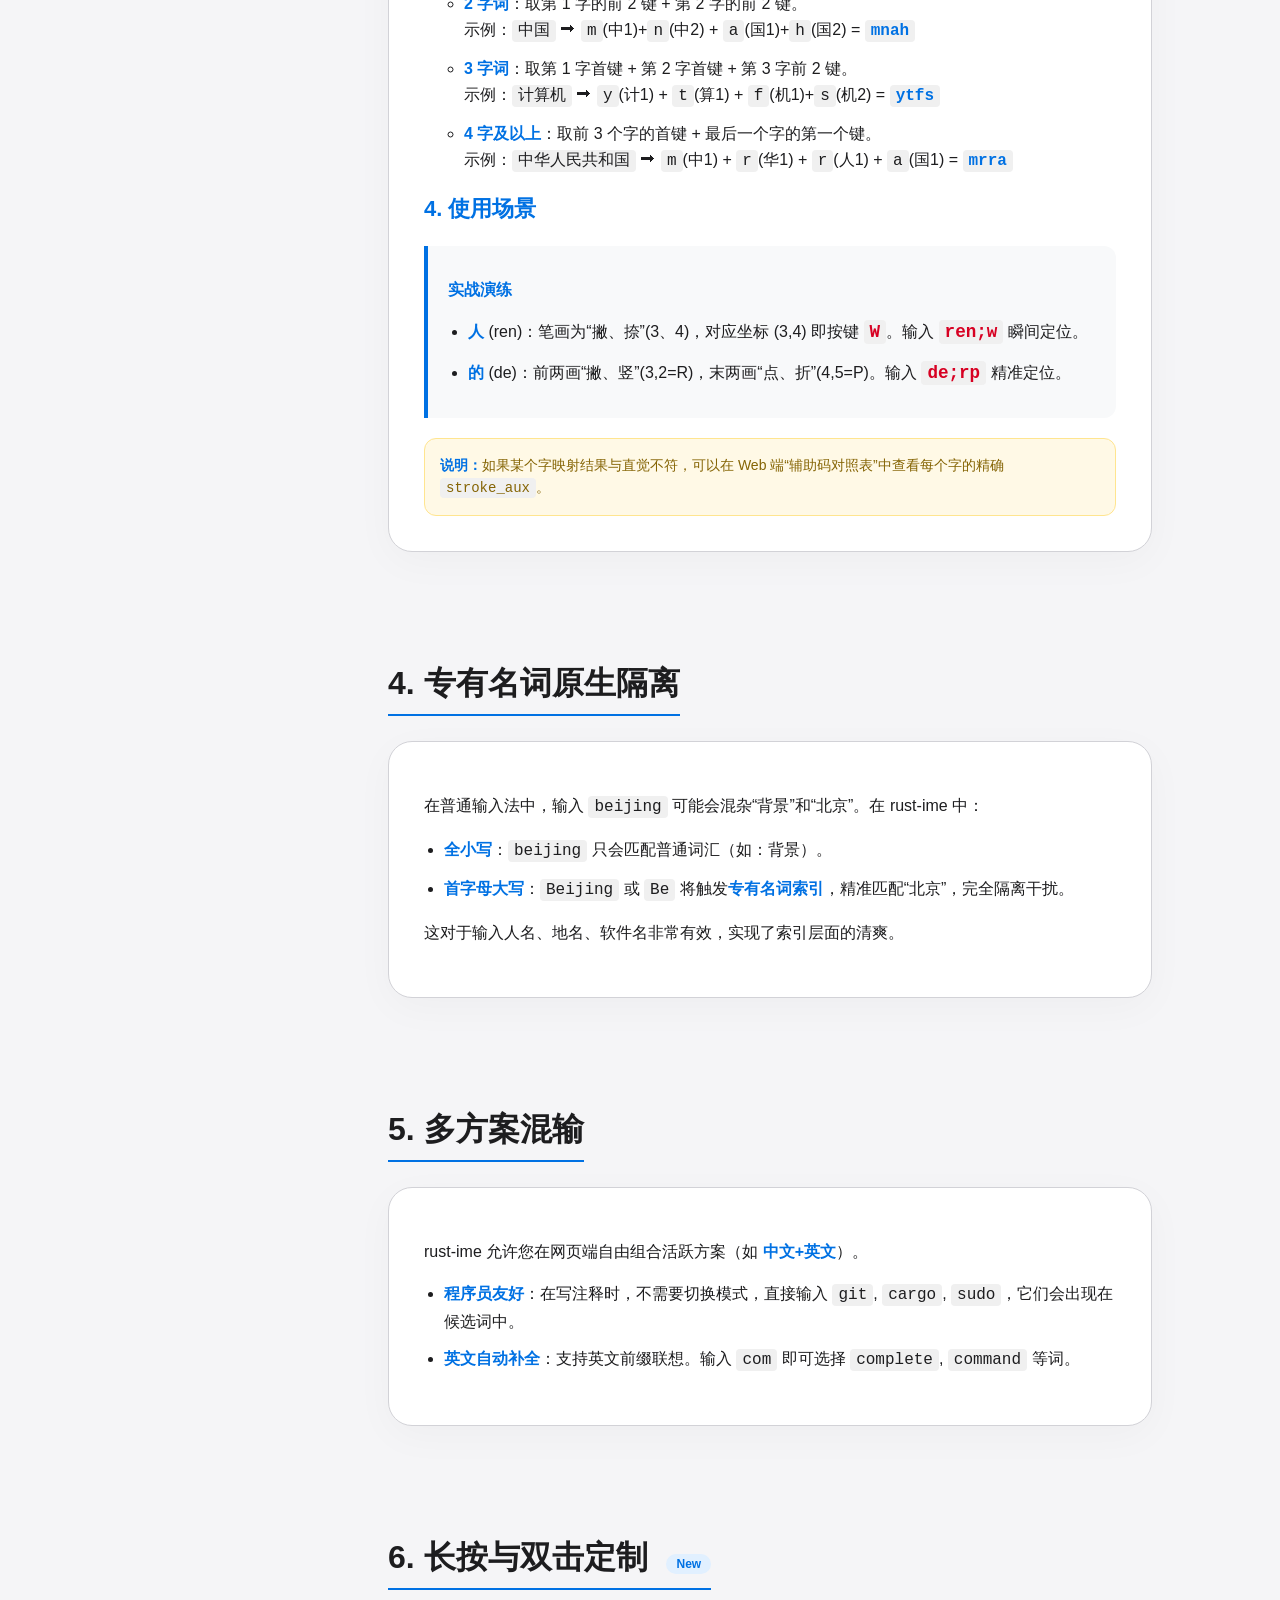
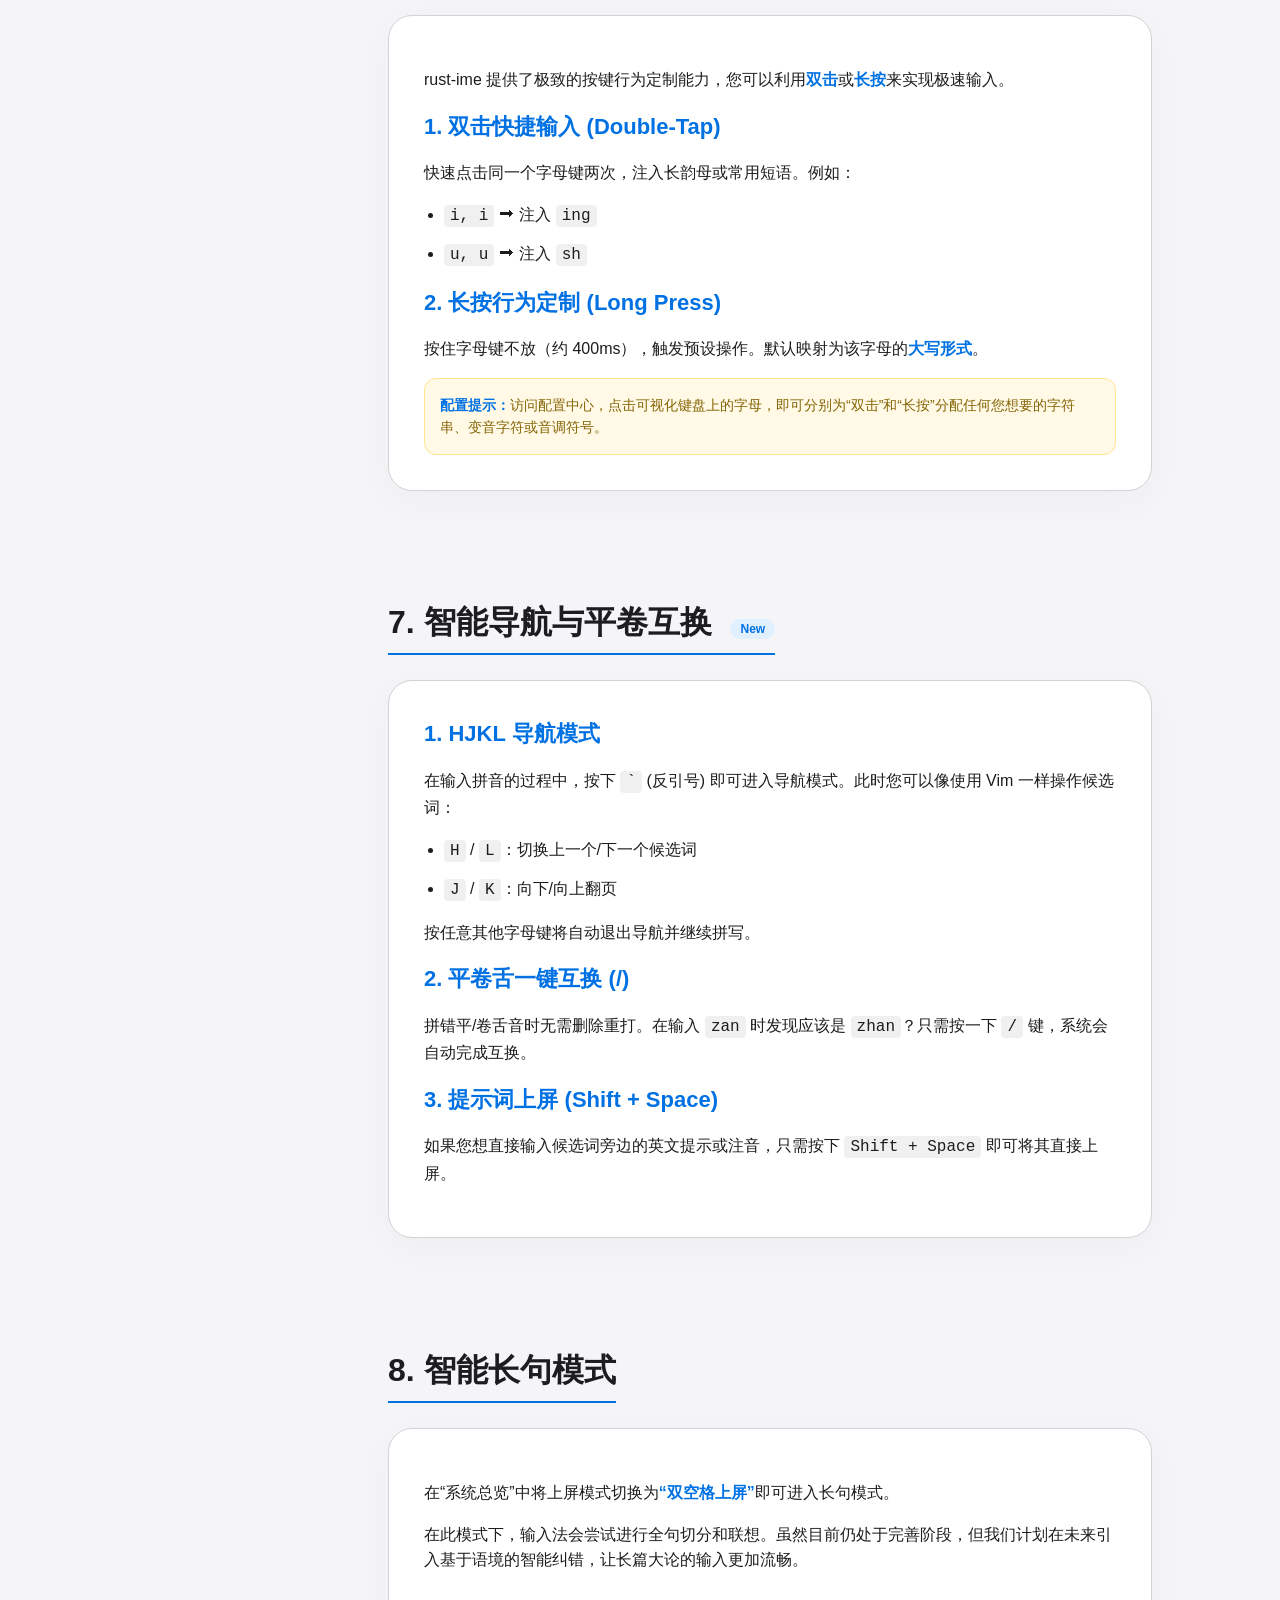
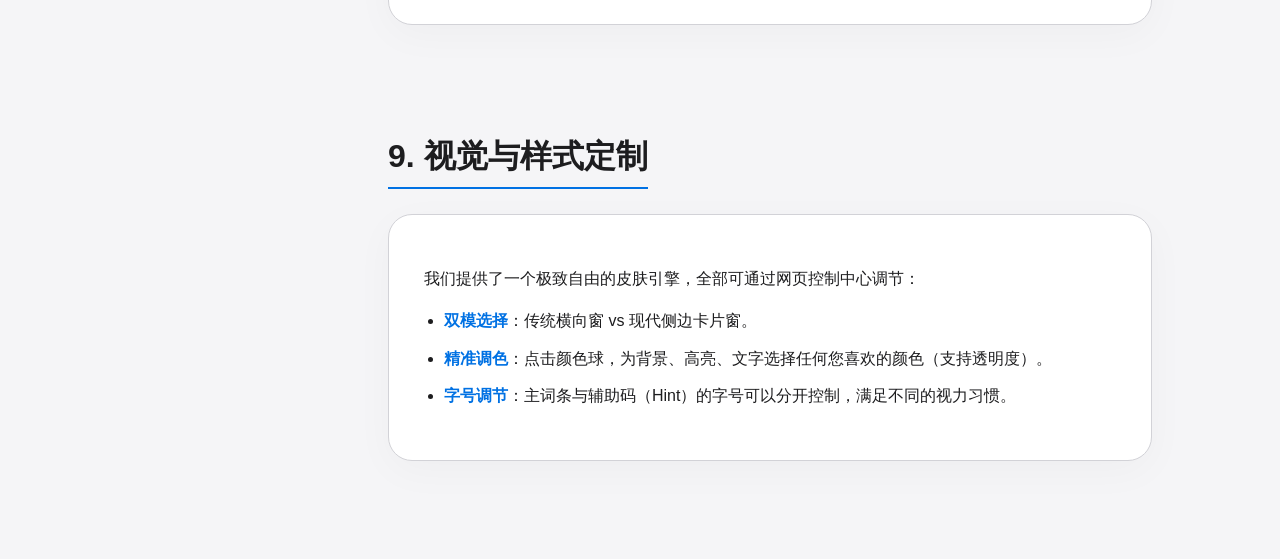
==== commit b6fecf10: "docs: upgrade stroke keyboard matrix with color-coded 5-zone visual layout" ====
--- a/static/help.html
+++ b/static/help.html
@@ -167,44 +167,68 @@
                 <h3>1. 设计思想：双笔一键</h3>
                 <p>传统的笔画输入法（1-5数字键）效率低下，因为每输入一个笔画就需要点击一次按键。SBSRF 方案通过 5x5 的字母矩阵，让您每一次击键都能输入两个笔画，大幅提升了输入速度。</p>
 
-                <h3>2. 映射表 (5x5 矩阵)</h3>
-                <p>我们将 1(横)、2(竖)、3(撇)、4(捺/点)、5(折) 映射到键盘。矩阵的<b>行代表第 1 笔</b>，<b>列代表第 2 笔</b>。</p>
-
-                <div class="keyboard-grid">
-                    <div class="row-label">横 (1) 行：第 1 笔是“横”</div>
-                    <div class="key-cap"><span class="key-letter">G</span><span class="key-desc">横横 (11)</span></div>
-                    <div class="key-cap"><span class="key-letter">F</span><span class="key-desc">横竖 (12)</span></div>
-                    <div class="key-cap"><span class="key-letter">D</span><span class="key-desc">横撇 (13)</span></div>
-                    <div class="key-cap"><span class="key-letter">S</span><span class="key-desc">横捺 (14)</span></div>
-                    <div class="key-cap"><span class="key-letter">A</span><span class="key-desc">横折 (15)</span></div>
-
-                    <div class="row-label">竖 (2) 行：第 1 笔是“竖”</div>
-                    <div class="key-cap"><span class="key-letter">H</span><span class="key-desc">竖横 (21)</span></div>
-                    <div class="key-cap"><span class="key-letter">J</span><span class="key-desc">竖竖 (22)</span></div>
-                    <div class="key-cap"><span class="key-letter">K</span><span class="key-desc">竖撇 (23)</span></div>
-                    <div class="key-cap"><span class="key-letter">L</span><span class="key-desc">竖捺 (24)</span></div>
-                    <div class="key-cap"><span class="key-letter">M</span><span class="key-desc">竖折 (25)</span></div>
-
-                    <div class="row-label">撇 (3) 行：第 1 笔是“撇”</div>
-                    <div class="key-cap"><span class="key-letter">T</span><span class="key-desc">撇横 (31)</span></div>
-                    <div class="key-cap"><span class="key-letter">R</span><span class="key-desc">撇竖 (32)</span></div>
-                    <div class="key-cap"><span class="key-letter">E</span><span class="key-desc">撇撇 (33)</span></div>
-                    <div class="key-cap"><span class="key-letter">W</span><span class="key-desc">撇捺 (34)</span></div>
-                    <div class="key-cap"><span class="key-letter">Q</span><span class="key-desc">撇折 (35)</span></div>
-
-                    <div class="row-label">捺 (4) 行：第 1 笔是“捺”</div>
-                    <div class="key-cap"><span class="key-letter">Y</span><span class="key-desc">捺横 (41)</span></div>
-                    <div class="key-cap"><span class="key-letter">U</span><span class="key-desc">捺竖 (42)</span></div>
-                    <div class="key-cap"><span class="key-letter">I</span><span class="key-desc">捺撇 (43)</span></div>
-                    <div class="key-cap"><span class="key-letter">O</span><span class="key-desc">捺捺 (44)</span></div>
-                    <div class="key-cap"><span class="key-letter">P</span><span class="key-desc">捺折 (45)</span></div>
-
-                    <div class="row-label">折 (5) 行：第 1 笔是“折”</div>
-                    <div class="key-cap"><span class="key-letter">N</span><span class="key-desc">折横 (51)</span></div>
-                    <div class="key-cap"><span class="key-letter">B</span><span class="key-desc">折竖 (52)</span></div>
-                    <div class="key-cap"><span class="key-letter">V</span><span class="key-desc">折撇 (53)</span></div>
-                    <div class="key-cap"><span class="key-letter">C</span><span class="key-desc">折捺 (54)</span></div>
-                    <div class="key-cap"><span class="key-letter">X</span><span class="key-desc">折折 (55)</span></div>
+                <h3>2. 映射布局：5x5 视觉矩阵</h3>
+                <p>我们将键盘划分为 5 个逻辑区（横、竖、撇、捺、折）。每个按键代表两笔：<b>行代表第 1 笔，列代表第 2 笔</b>。</p>
+
+                <div class="keyboard-visual">
+                    <style>
+                        .keyboard-visual { background: #2c2c2e; padding: 20px; border_radius: 20px; color: white; margin: 20px 0; }
+                        .zone-row { display: flex; align-items: center; margin-bottom: 8px; }
+                        .zone-label { width: 100px; font-weight: bold; font-size: 14px; color: #ff9f0a; }
+                        .key-node { 
+                            width: 60px; height: 60px; border: 1px solid #48484a; border-radius: 10px;
+                            margin-right: 8px; display: flex; flex-direction: column; align-items: center; justify-content: center;
+                            background: #3a3a3c;
+                        }
+                        .key-main { font-size: 18px; font-weight: 800; color: #0a84ff; }
+                        .key-sub { font-size: 10px; color: #8e8e93; }
+                        .h-zone { border-left: 4px solid #30d158; } /* 横 - 绿 */
+                        .v-zone { border-left: 4px solid #ff375f; } /* 竖 - 红 */
+                        .p-zone { border-left: 4px solid #5e5ce6; } /* 撇 - 蓝 */
+                        .n-zone { border-left: 4px solid #ffd60a; } /* 捺 - 黄 */
+                        .z-zone { border-left: 4px solid #bf5af2; } /* 折 - 紫 */
+                    </style>
+
+                    <div class="zone-row h-zone">
+                        <div class="zone-label">横区 (1)</div>
+                        <div class="key-node"><span class="key-main">G</span><span class="key-sub">11</span></div>
+                        <div class="key-node"><span class="key-main">F</span><span class="key-sub">12</span></div>
+                        <div class="key-node"><span class="key-main">D</span><span class="key-sub">13</span></div>
+                        <div class="key-node"><span class="key-main">S</span><span class="key-sub">14</span></div>
+                        <div class="key-node"><span class="key-main">A</span><span class="key-sub">15</span></div>
+                    </div>
+                    <div class="zone-row v-zone">
+                        <div class="zone-label">竖区 (2)</div>
+                        <div class="key-node"><span class="key-main">H</span><span class="key-sub">21</span></div>
+                        <div class="key-node"><span class="key-main">J</span><span class="key-sub">22</span></div>
+                        <div class="key-node"><span class="key-main">K</span><span class="key-sub">23</span></div>
+                        <div class="key-node"><span class="key-main">L</span><span class="key-sub">24</span></div>
+                        <div class="key-node"><span class="key-main">M</span><span class="key-sub">25</span></div>
+                    </div>
+                    <div class="zone-row p-zone">
+                        <div class="zone-label">撇区 (3)</div>
+                        <div class="key-node"><span class="key-main">T</span><span class="key-sub">31</span></div>
+                        <div class="key-node"><span class="key-main">R</span><span class="key-sub">32</span></div>
+                        <div class="key-node"><span class="key-main">E</span><span class="key-sub">33</span></div>
+                        <div class="key-node"><span class="key-main">W</span><span class="key-sub">34</span></div>
+                        <div class="key-node"><span class="key-main">Q</span><span class="key-sub">35</span></div>
+                    </div>
+                    <div class="zone-row n-zone">
+                        <div class="zone-label">捺区 (4)</div>
+                        <div class="key-node"><span class="key-main">Y</span><span class="key-sub">41</span></div>
+                        <div class="key-node"><span class="key-main">U</span><span class="key-sub">42</span></div>
+                        <div class="key-node"><span class="key-main">I</span><span class="key-sub">43</span></div>
+                        <div class="key-node"><span class="key-main">O</span><span class="key-sub">44</span></div>
+                        <div class="key-node"><span class="key-main">P</span><span class="key-sub">45</span></div>
+                    </div>
+                    <div class="zone-row z-zone">
+                        <div class="zone-label">折区 (5)</div>
+                        <div class="key-node"><span class="key-main">N</span><span class="key-sub">51</span></div>
+                        <div class="key-node"><span class="key-main">B</span><span class="key-sub">52</span></div>
+                        <div class="key-node"><span class="key-main">V</span><span class="key-sub">53</span></div>
+                        <div class="key-node"><span class="key-main">C</span><span class="key-sub">54</span></div>
+                        <div class="key-node"><span class="key-main">X</span><span class="key-sub">55</span></div>
+                    </div>
                 </div>
 
                 <h3>3. 编码规则</h3>
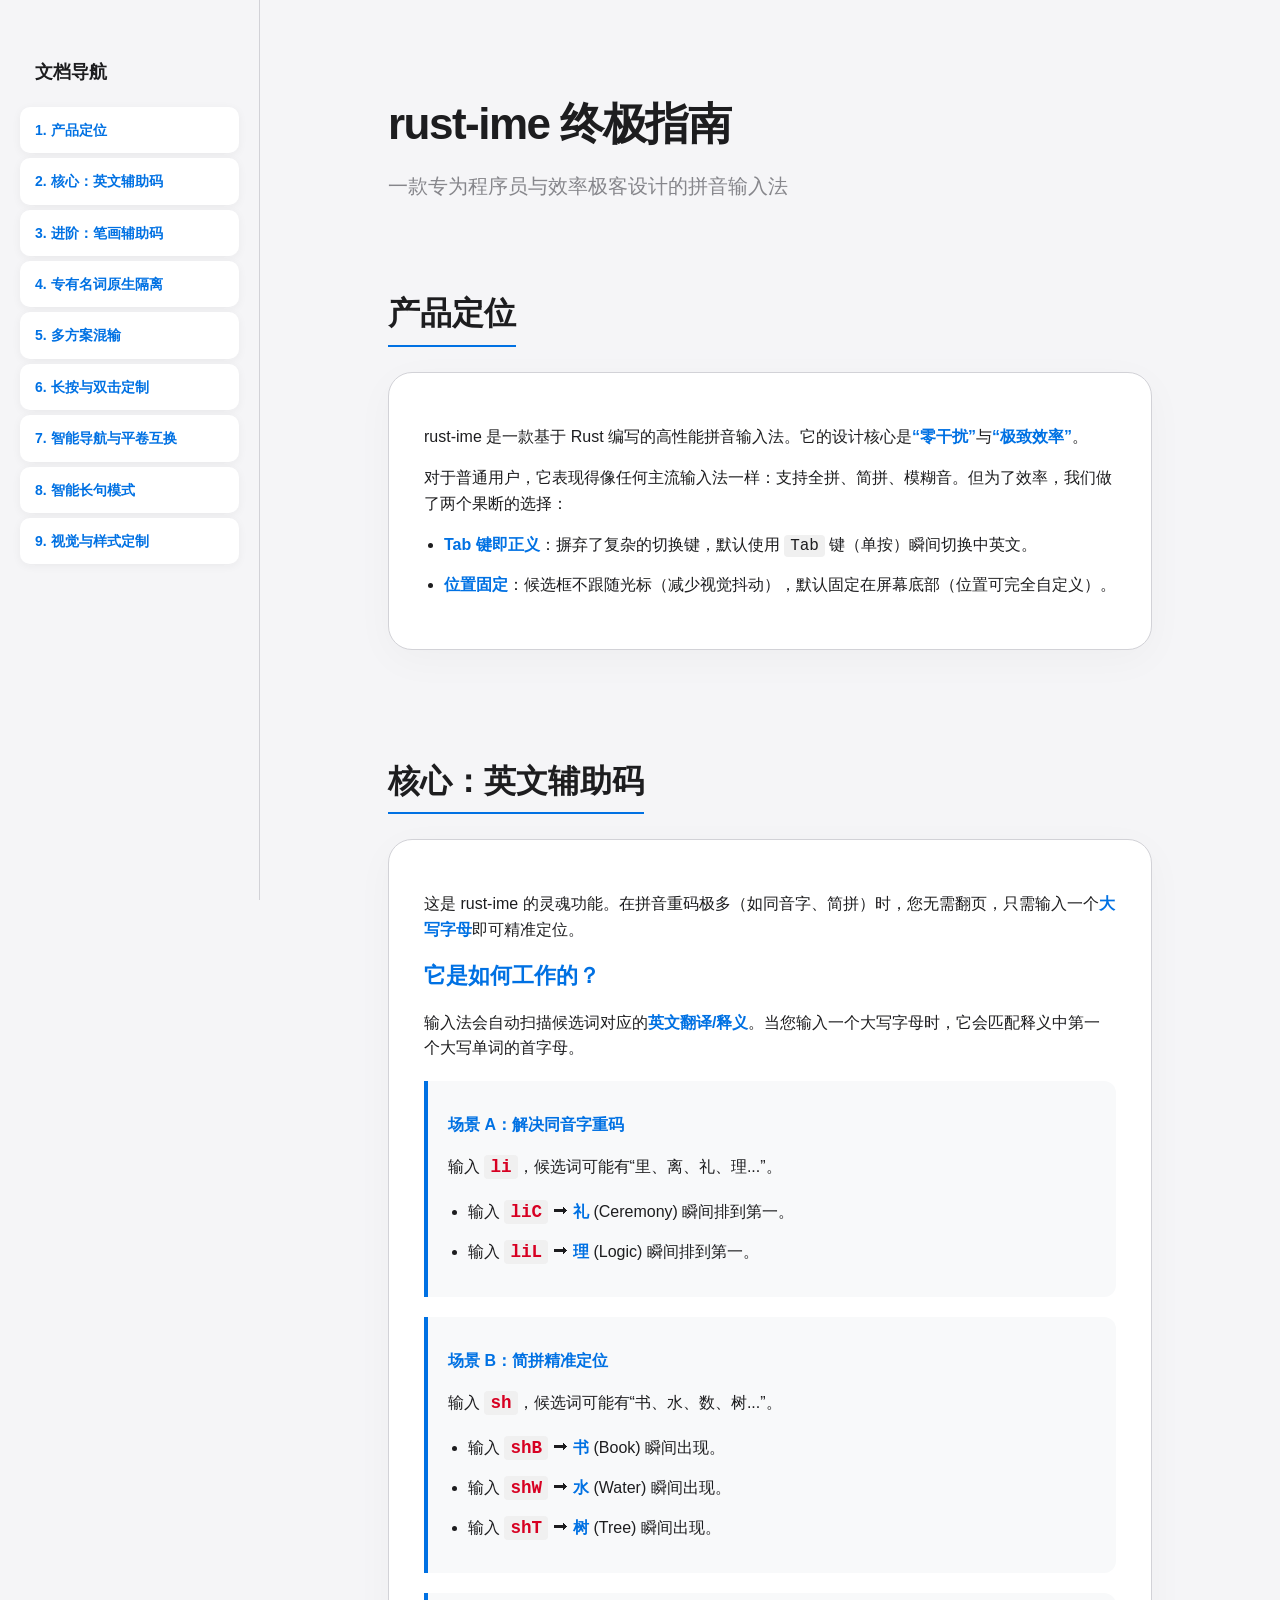
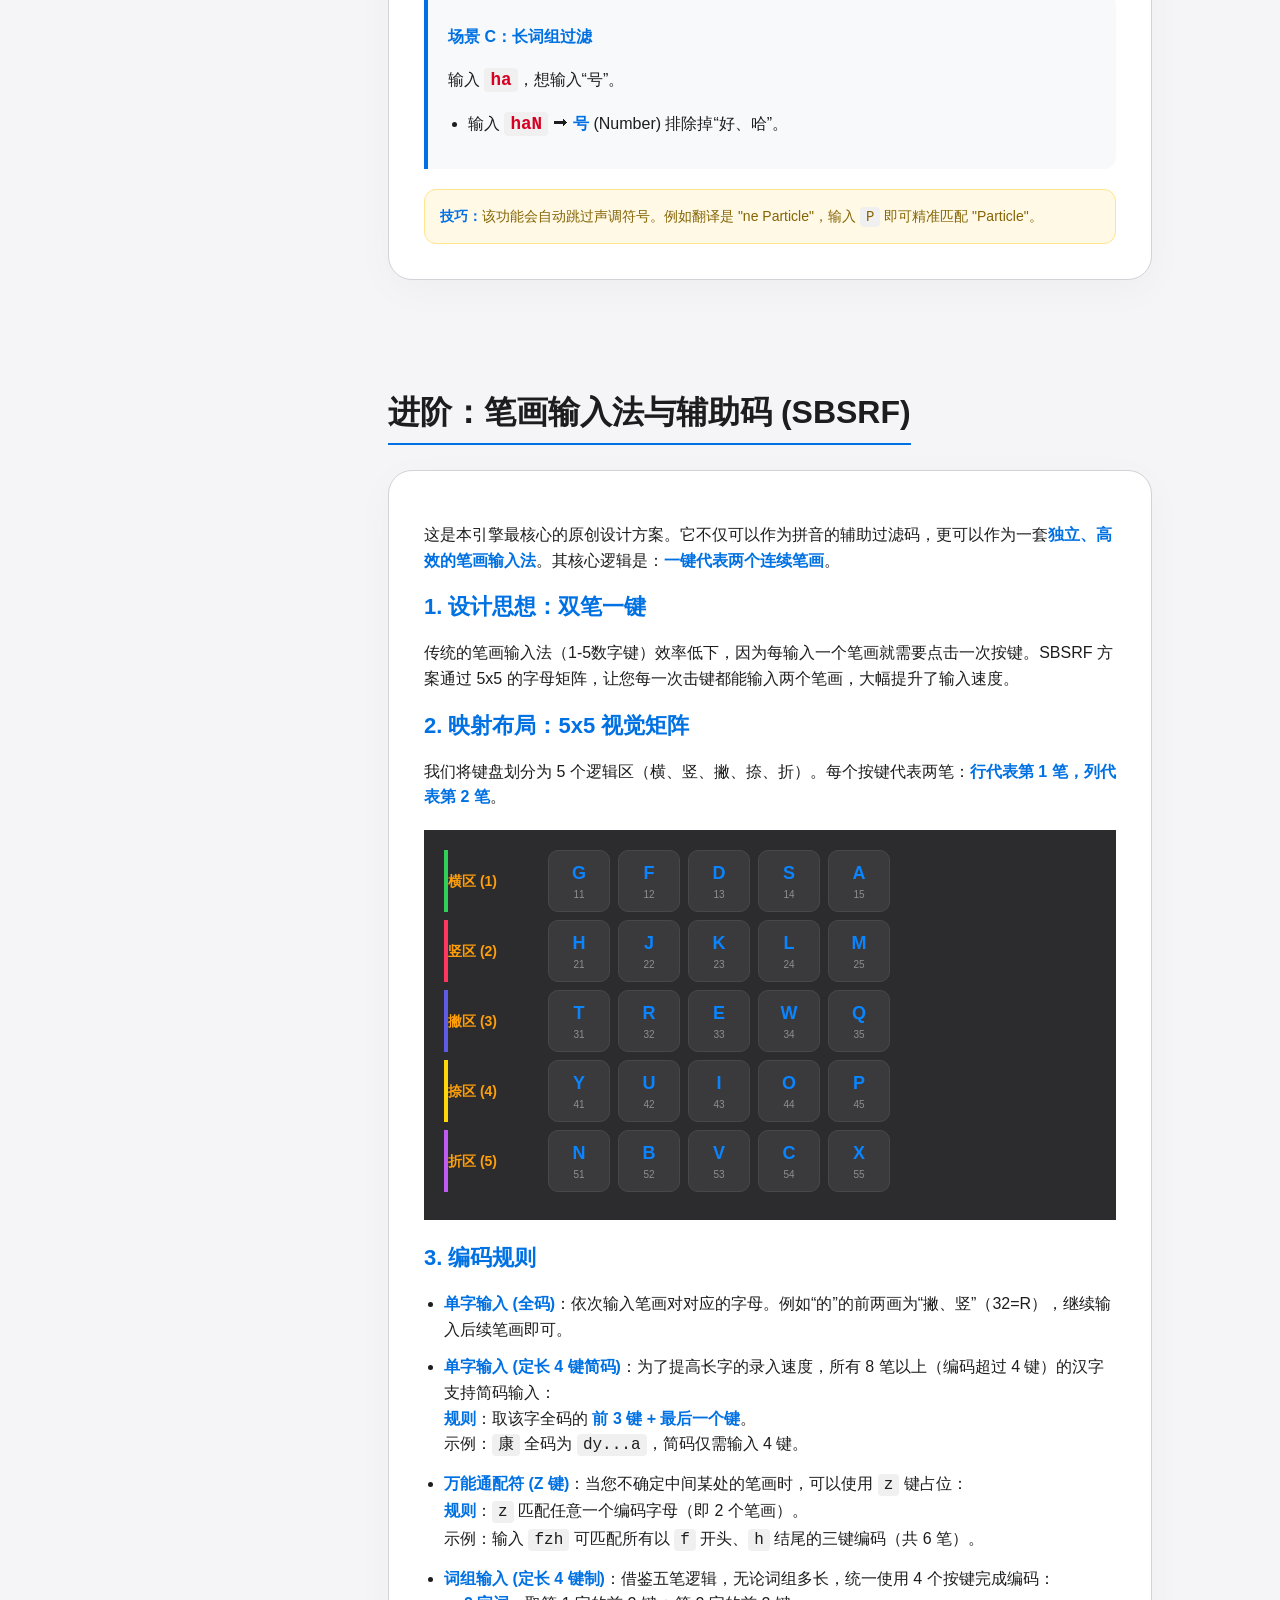
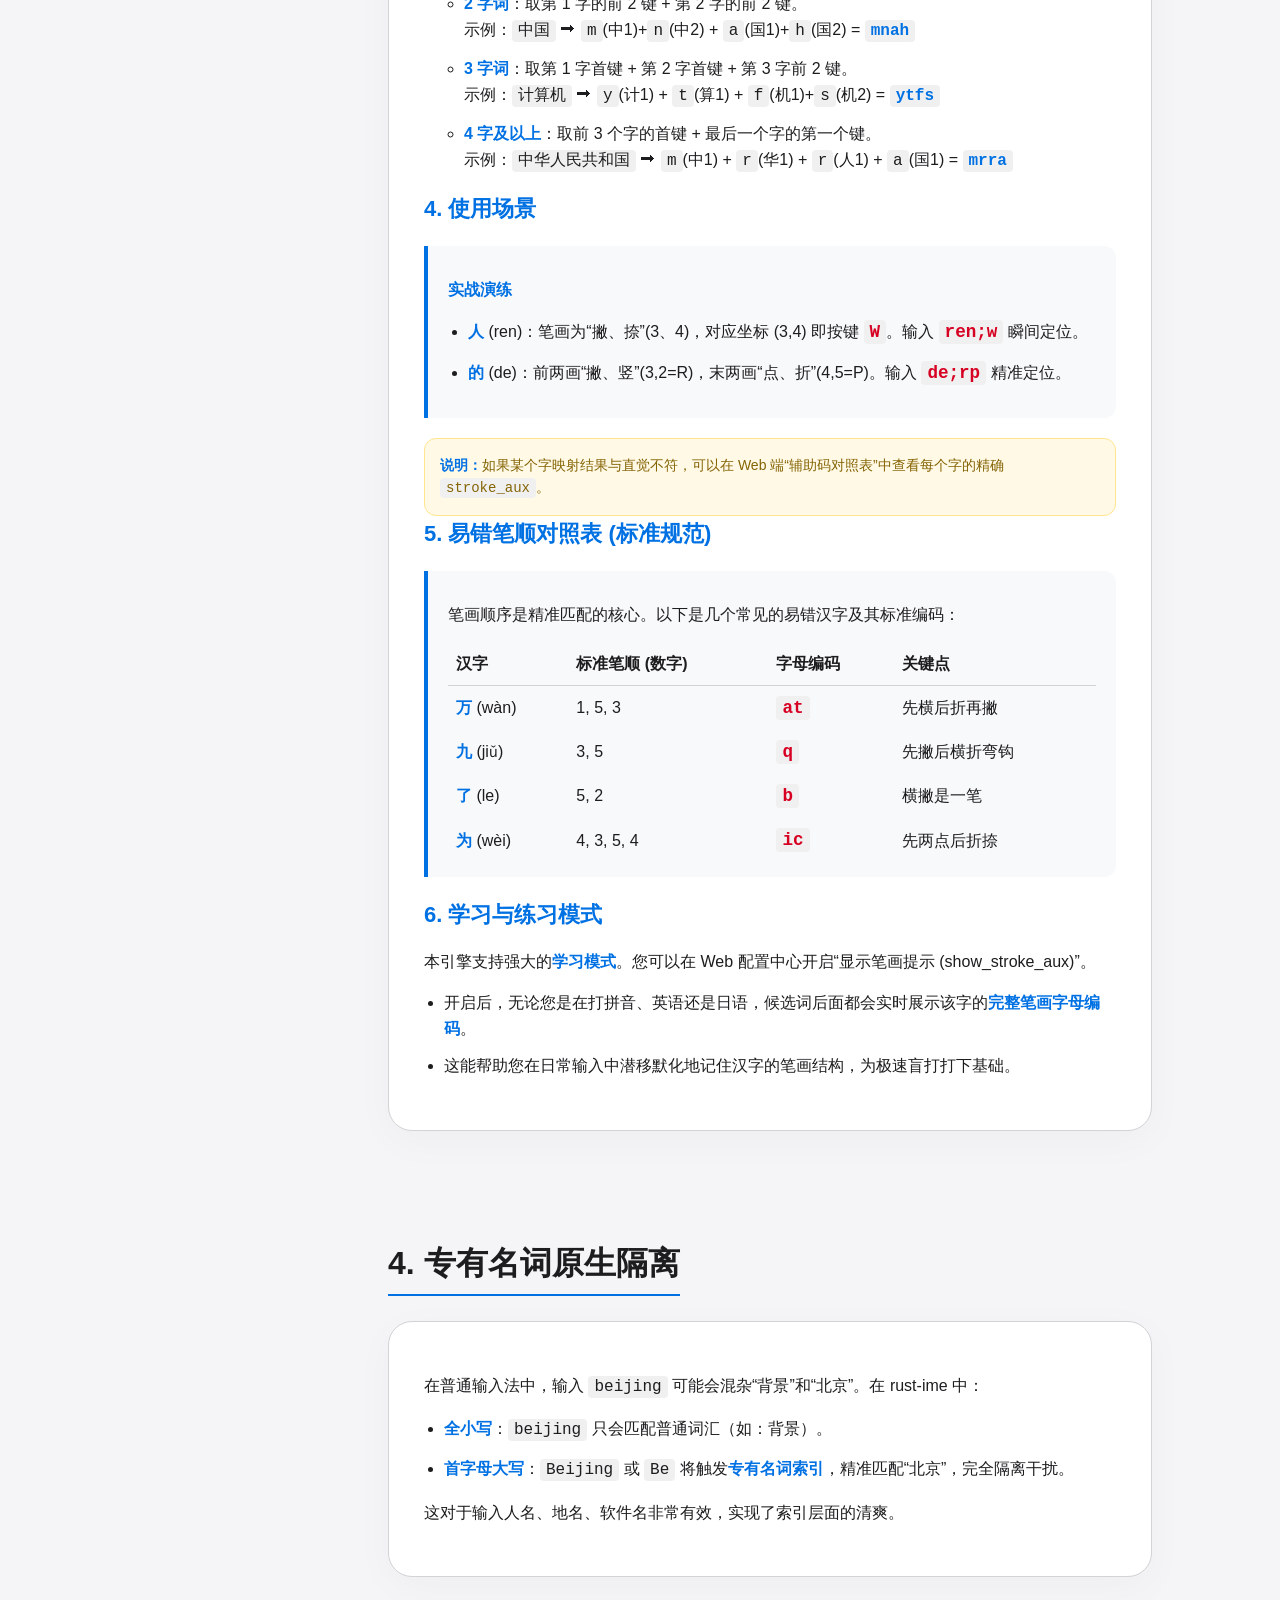
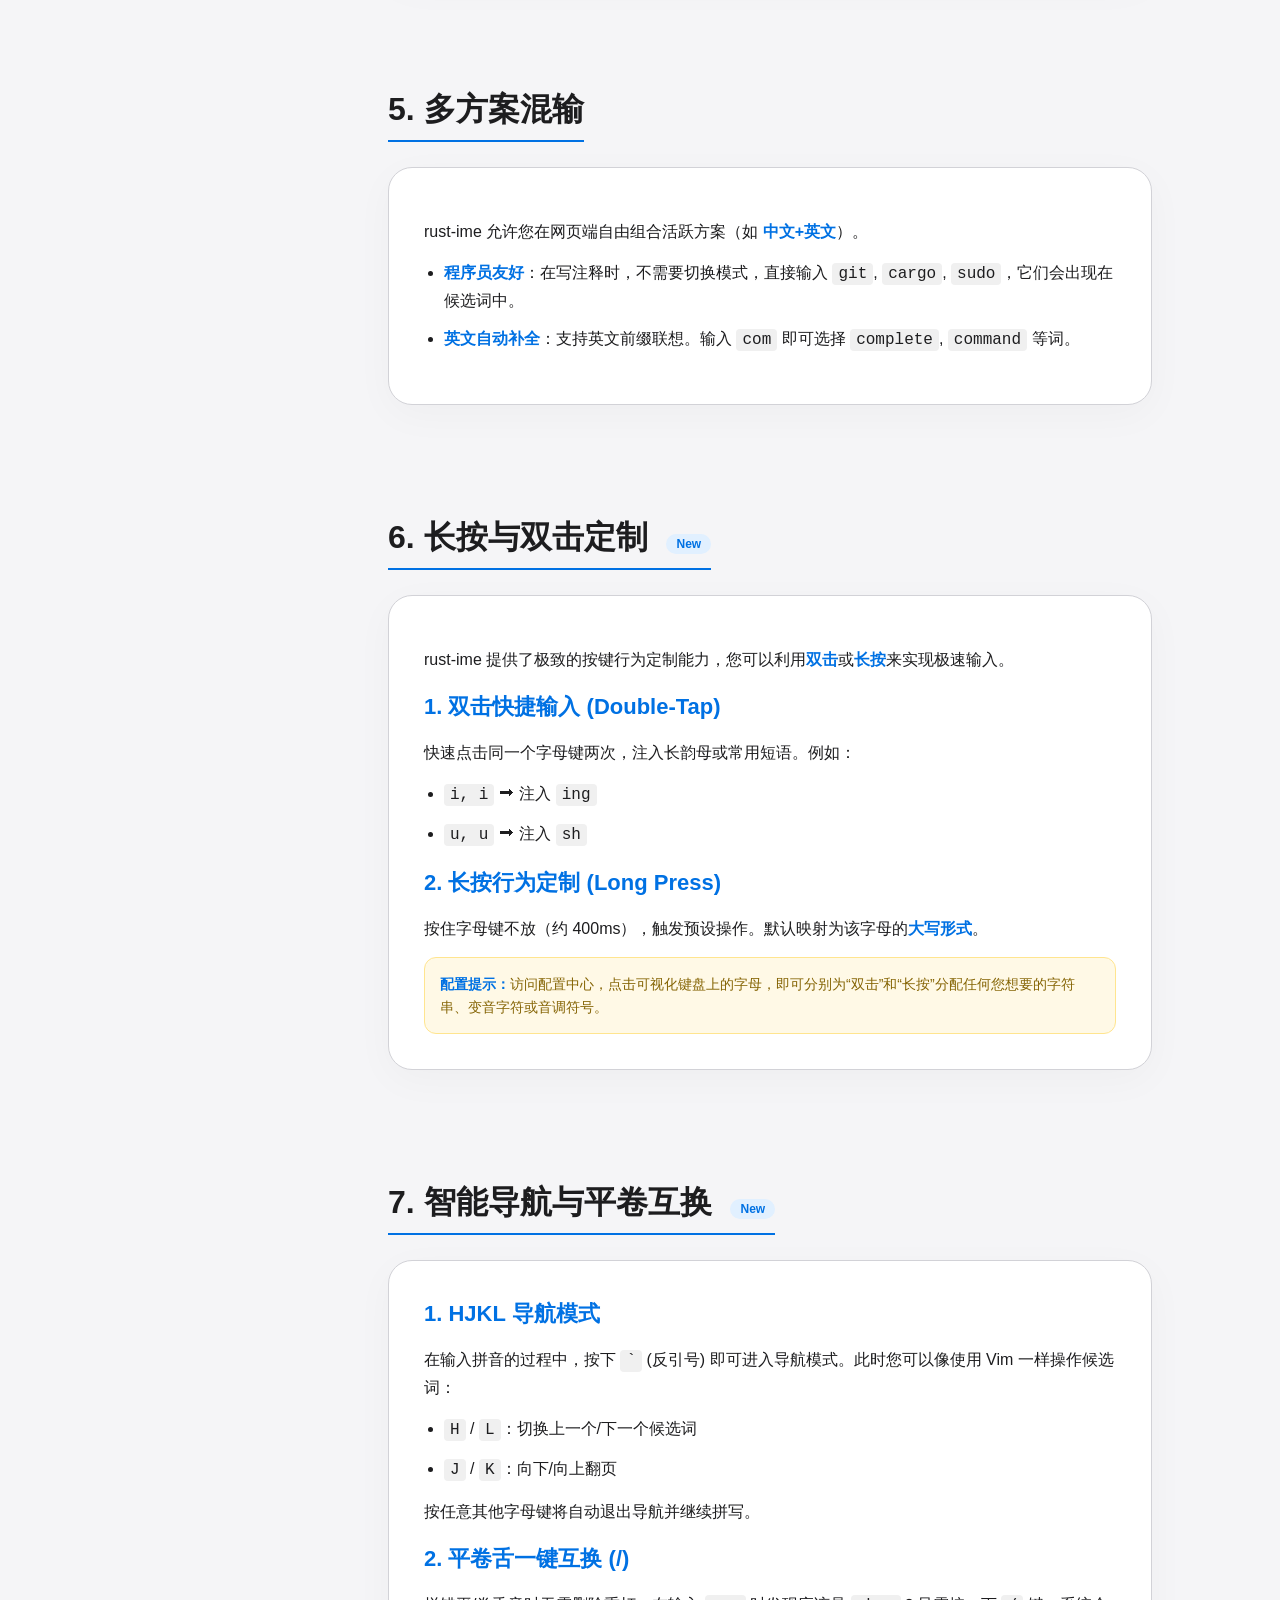
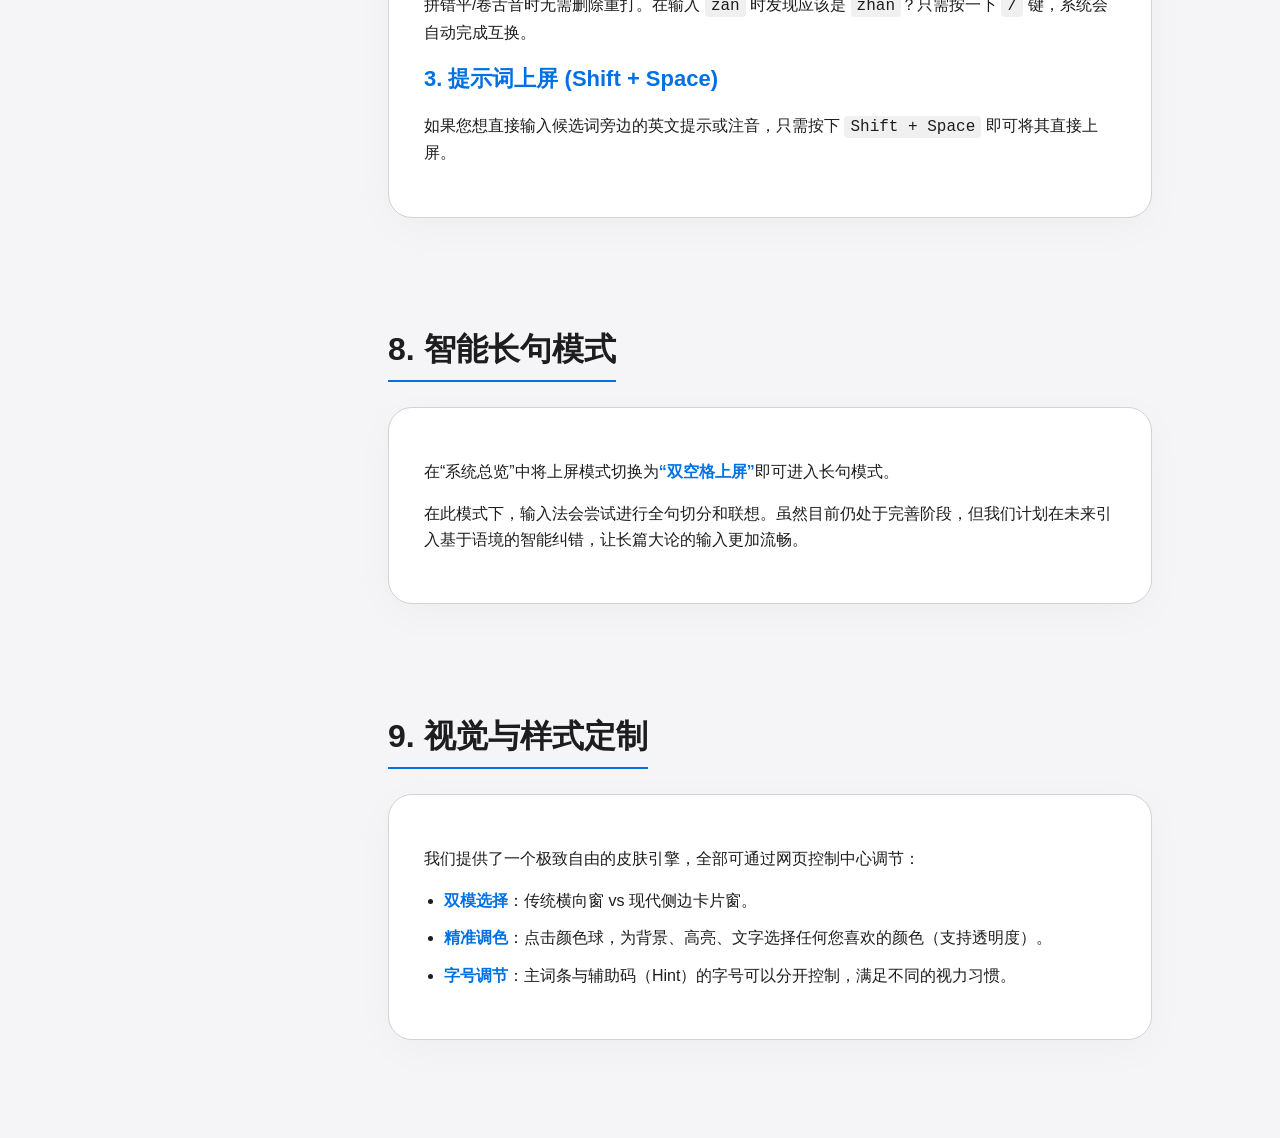
==== commit cc447376: "feat: enhance learning mode with full stroke codes and document common stroke errors" ====
--- a/static/help.html
+++ b/static/help.html
@@ -267,6 +267,50 @@
                 <div class="pro-tip">
                     <b>说明：</b>如果某个字映射结果与直觉不符，可以在 Web 端“辅助码对照表”中查看每个字的精确 <code>stroke_aux</code>。
                 </div>
+
+                <h3>5. 易错笔顺对照表 (标准规范)</h3>
+                <div class="example-box">
+                    <p>笔画顺序是精准匹配的核心。以下是几个常见的易错汉字及其标准编码：</p>
+                    <table style="width: 100%; border-collapse: collapse; margin-top: 10px;">
+                        <tr style="border-bottom: 1px solid #d2d2d7;">
+                            <th style="text-align: left; padding: 8px;">汉字</th>
+                            <th style="text-align: left; padding: 8px;">标准笔顺 (数字)</th>
+                            <th style="text-align: left; padding: 8px;">字母编码</th>
+                            <th style="text-align: left; padding: 8px;">关键点</th>
+                        </tr>
+                        <tr>
+                            <td style="padding: 8px;"><b>万</b> (wàn)</td>
+                            <td style="padding: 8px;">1, 5, 3</td>
+                            <td style="padding: 8px;"><code>at</code></td>
+                            <td style="padding: 8px;">先横后折再撇</td>
+                        </tr>
+                        <tr>
+                            <td style="padding: 8px;"><b>九</b> (jiǔ)</td>
+                            <td style="padding: 8px;">3, 5</td>
+                            <td style="padding: 8px;"><code>q</code></td>
+                            <td style="padding: 8px;">先撇后横折弯钩</td>
+                        </tr>
+                        <tr>
+                            <td style="padding: 8px;"><b>了</b> (le)</td>
+                            <td style="padding: 8px;">5, 2</td>
+                            <td style="padding: 8px;"><code>b</code></td>
+                            <td style="padding: 8px;">横撇是一笔</td>
+                        </tr>
+                        <tr>
+                            <td style="padding: 8px;"><b>为</b> (wèi)</td>
+                            <td style="padding: 8px;">4, 3, 5, 4</td>
+                            <td style="padding: 8px;"><code>ic</code></td>
+                            <td style="padding: 8px;">先两点后折捺</td>
+                        </tr>
+                    </table>
+                </div>
+
+                <h3>6. 学习与练习模式</h3>
+                <p>本引擎支持强大的<b>学习模式</b>。您可以在 Web 配置中心开启“显示笔画提示 (show_stroke_aux)”。</p>
+                <ul>
+                    <li>开启后，无论您是在打拼音、英语还是日语，候选词后面都会实时展示该字的<b>完整笔画字母编码</b>。</li>
+                    <li>这能帮助您在日常输入中潜移默化地记住汉字的笔画结构，为极速盲打打下基础。</li>
+                </ul>
             </div>
         </section>
         <section id="proper-nouns">
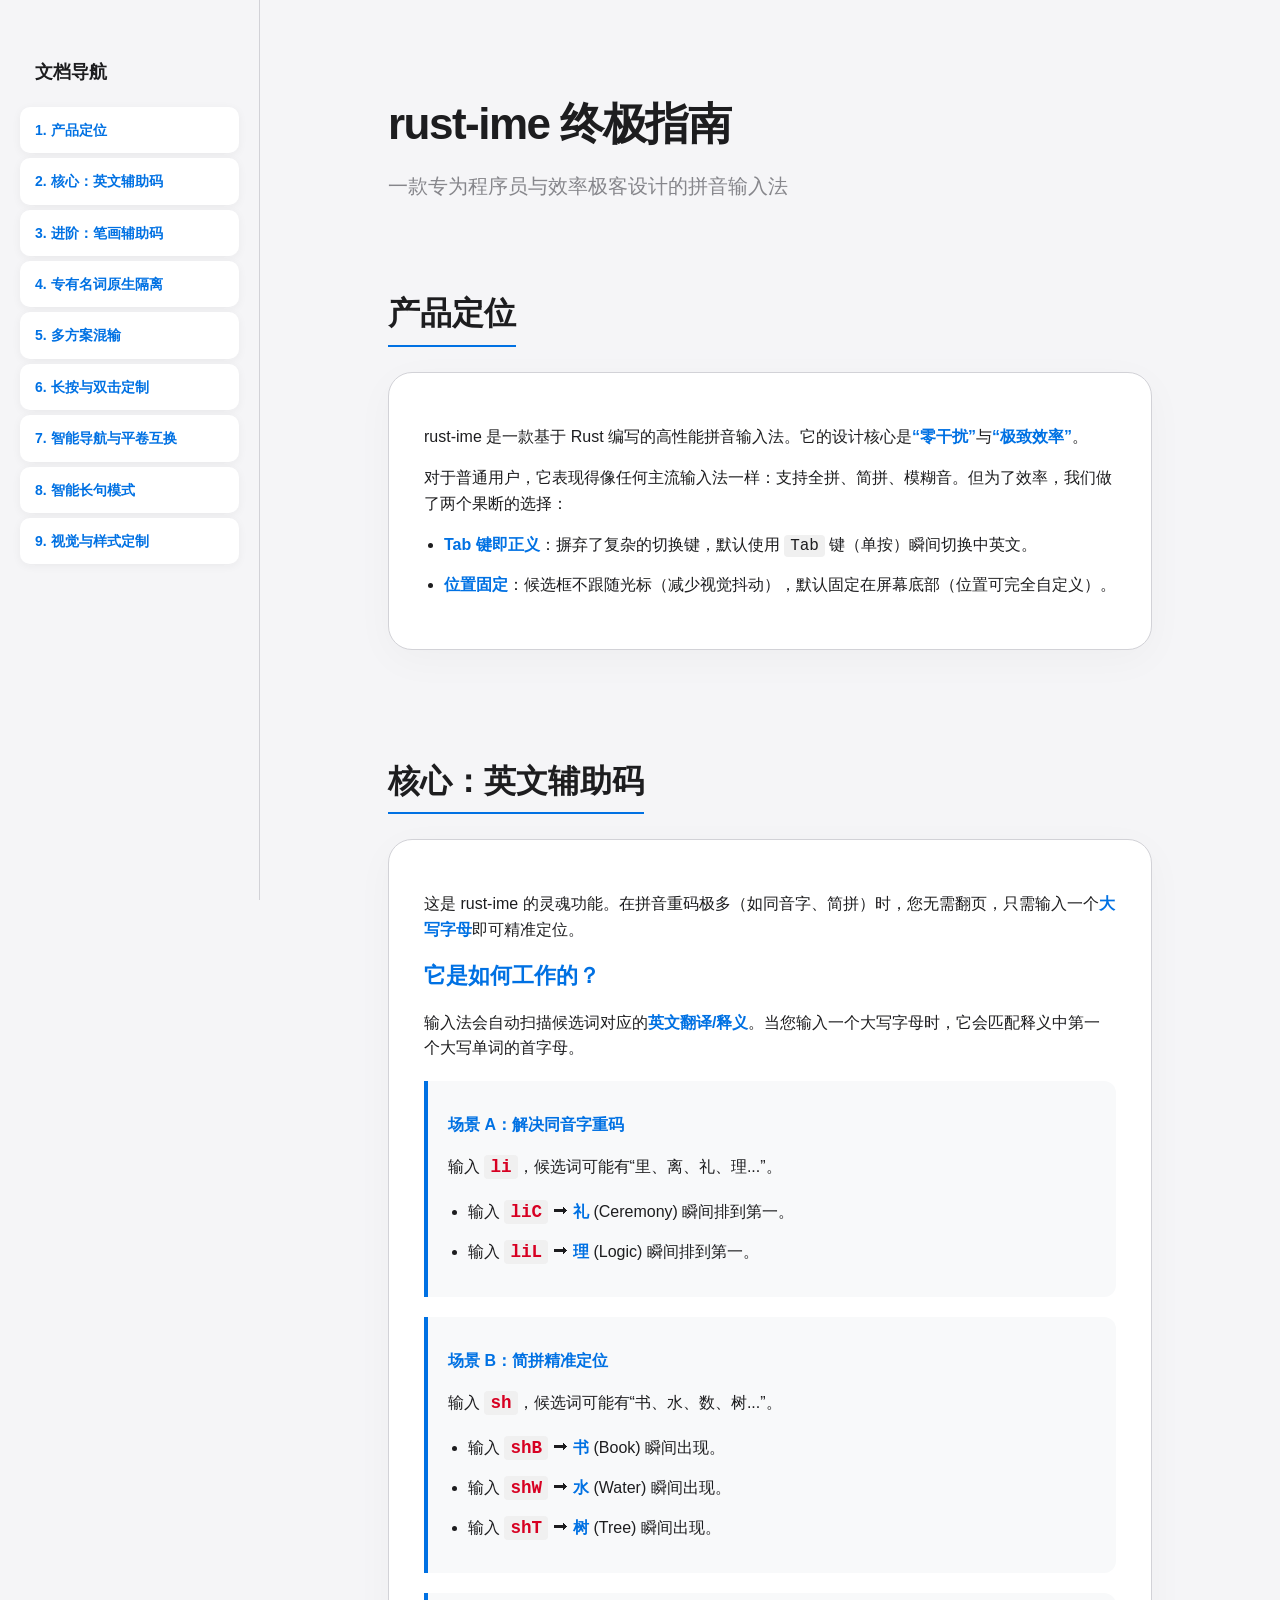
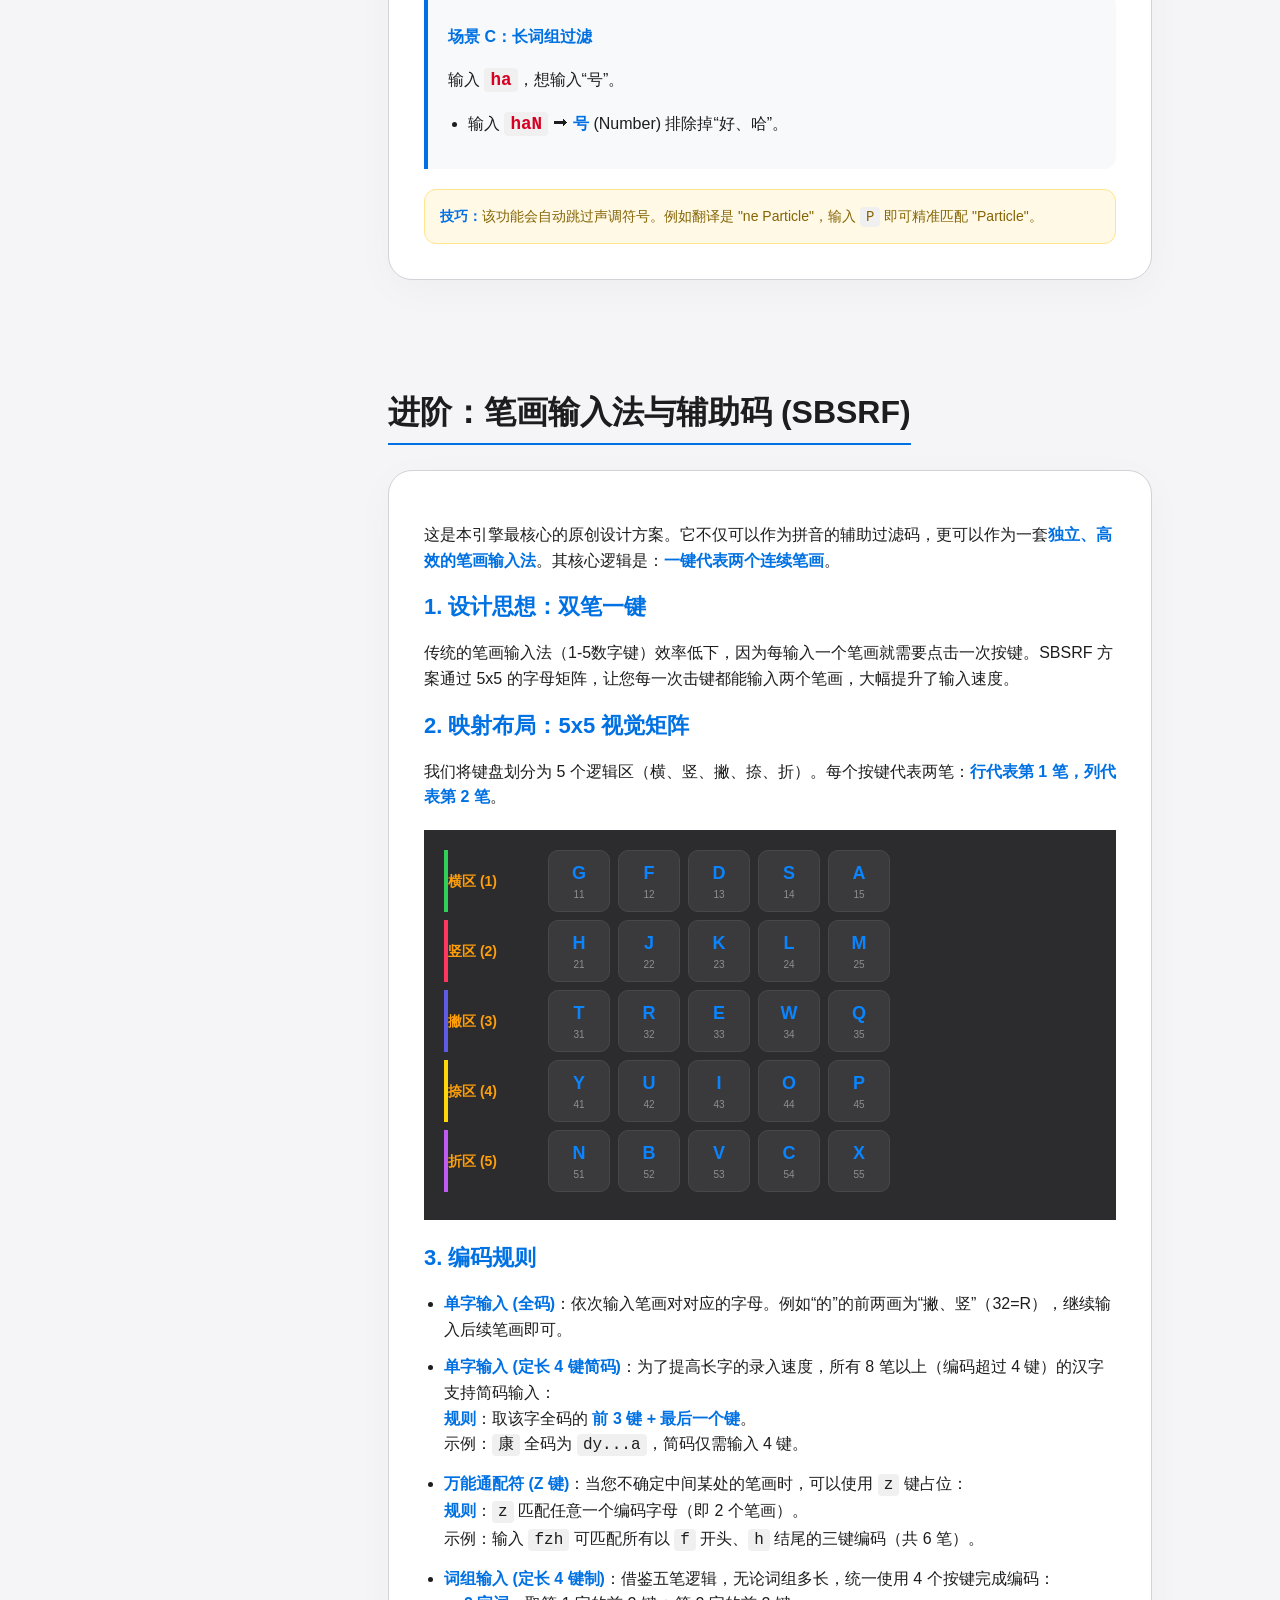
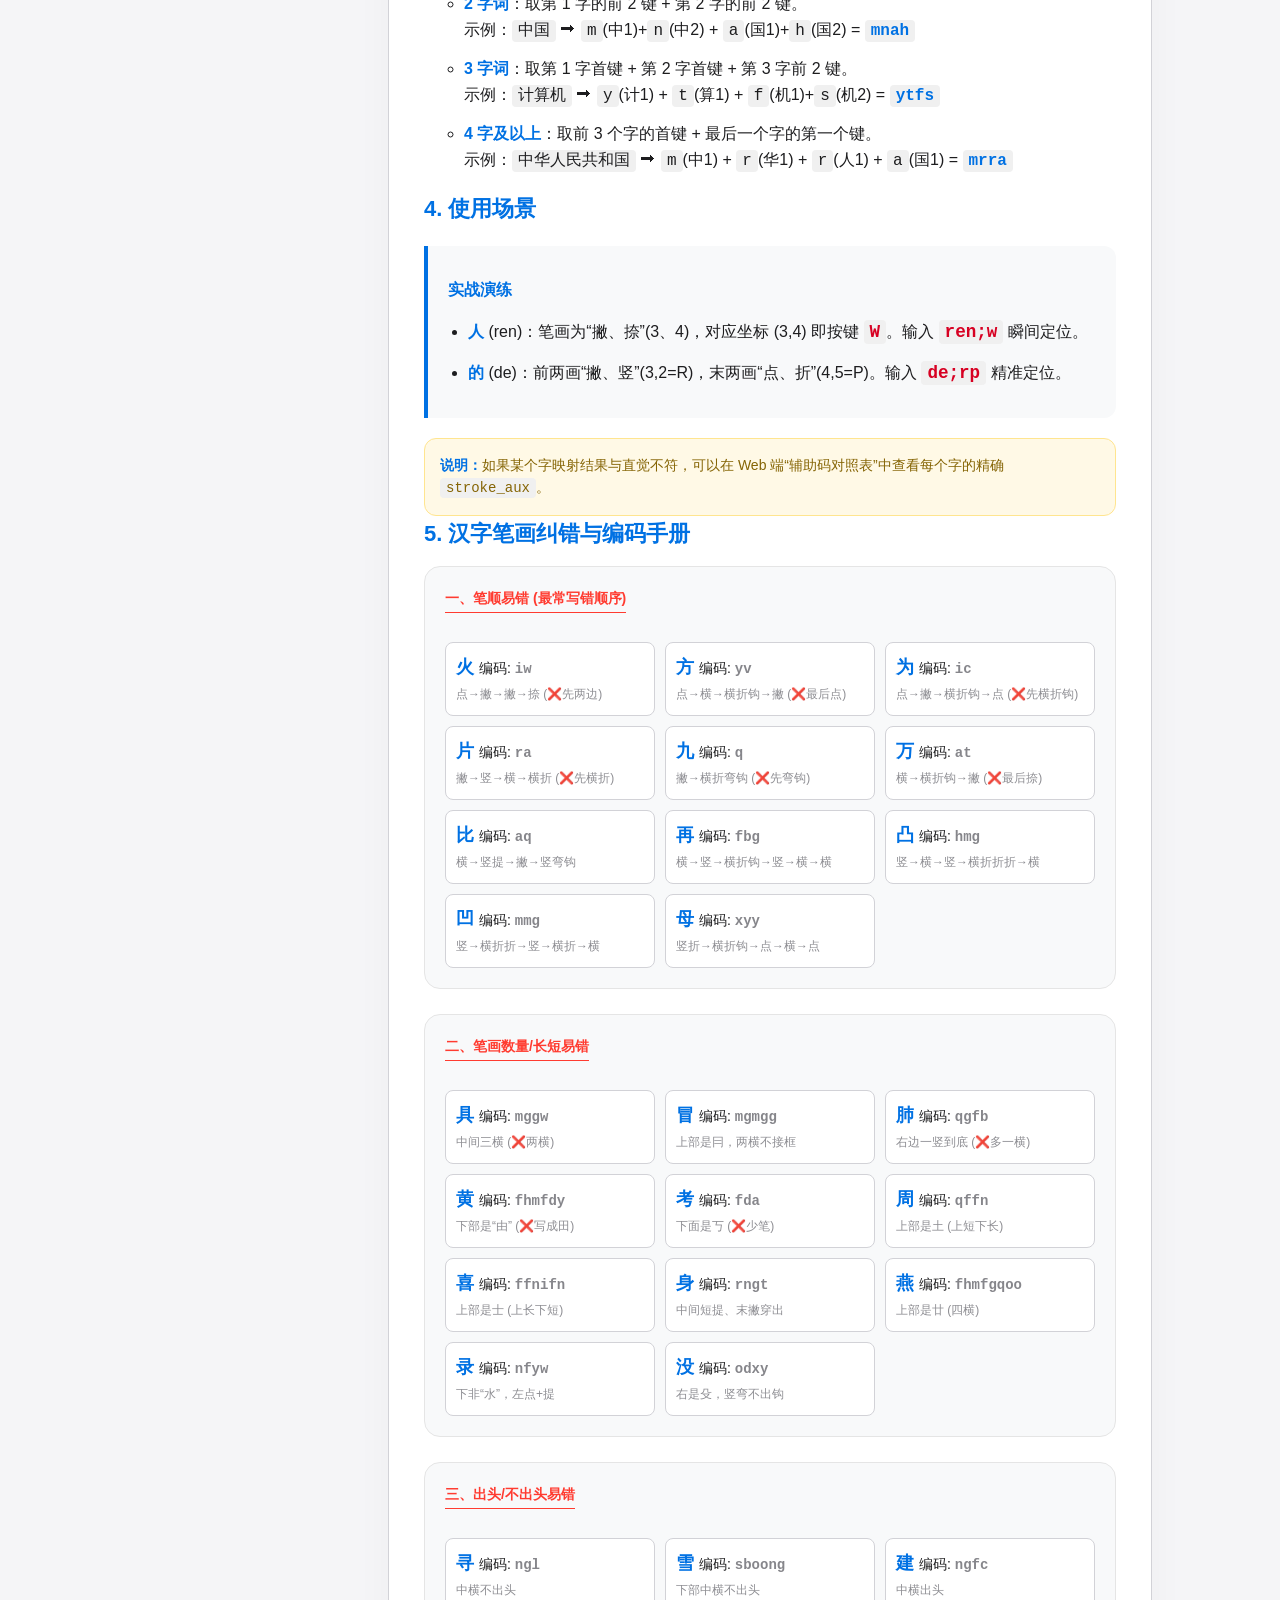
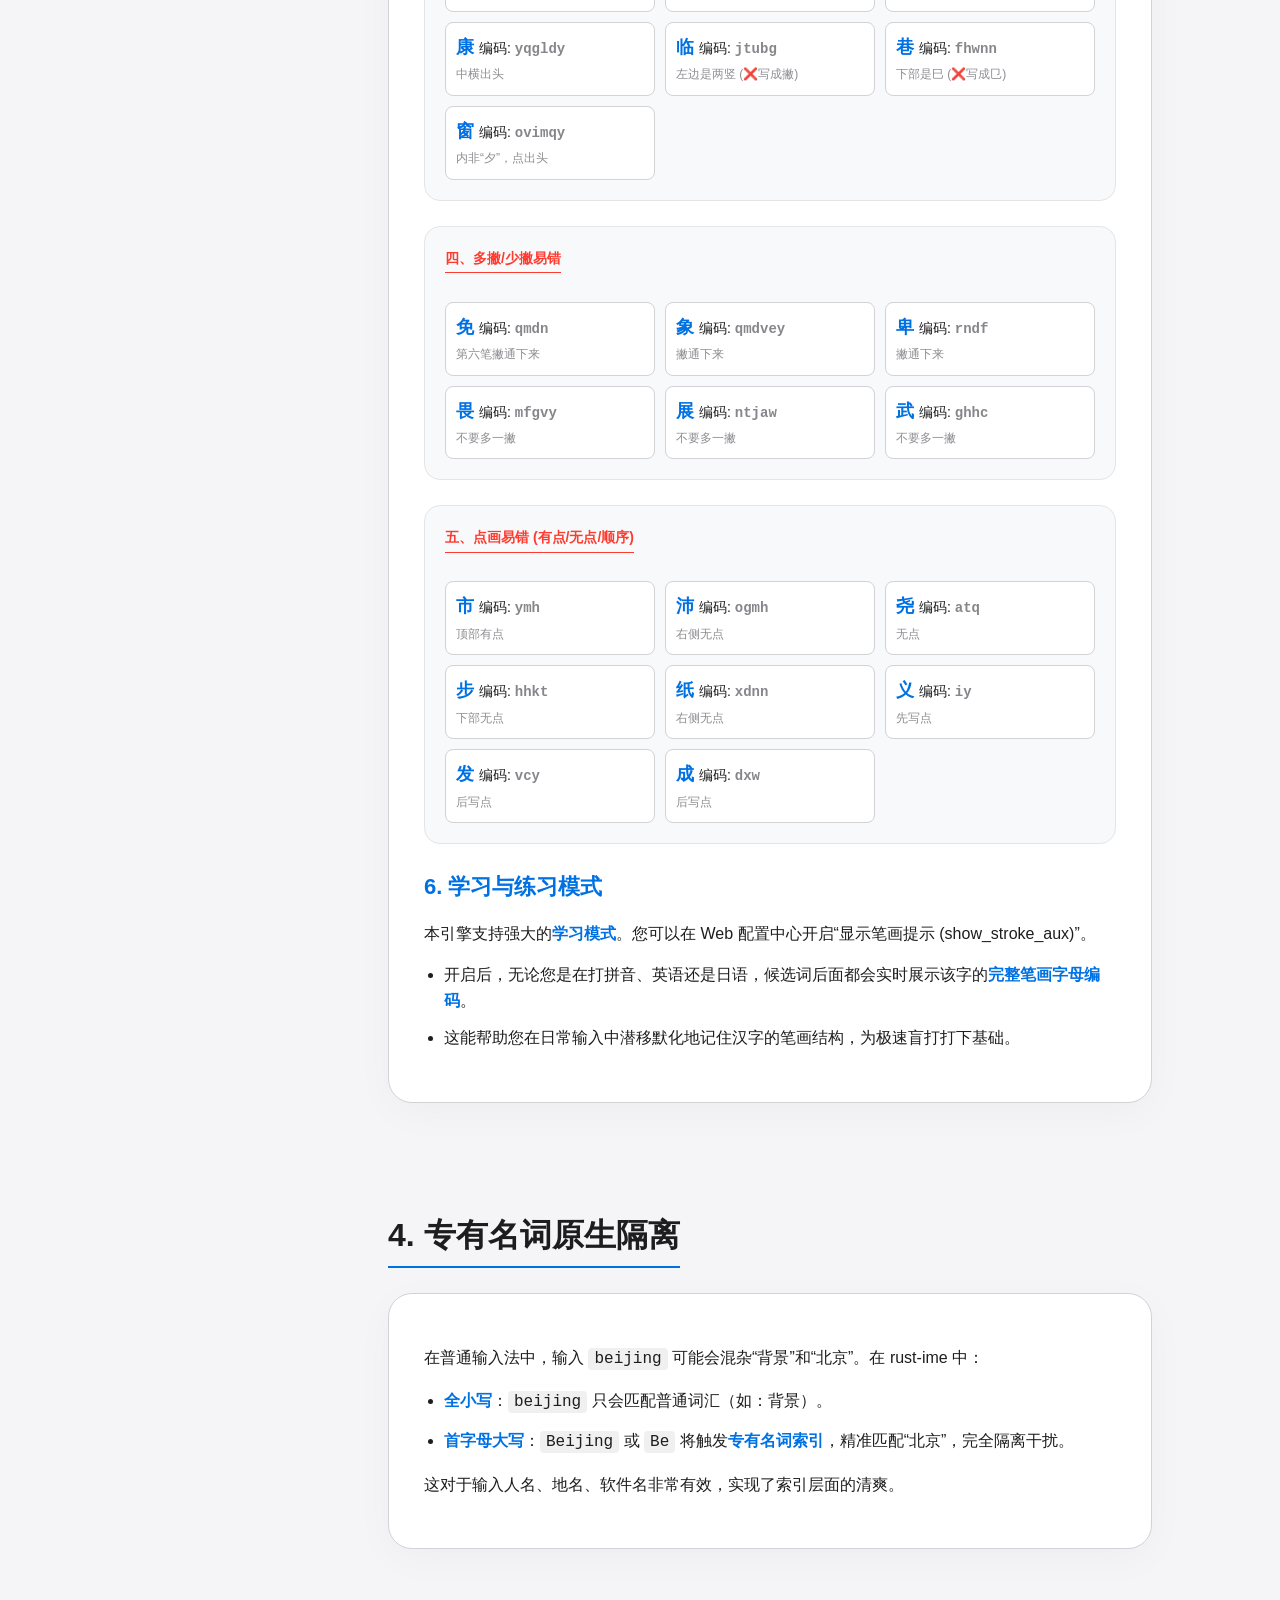
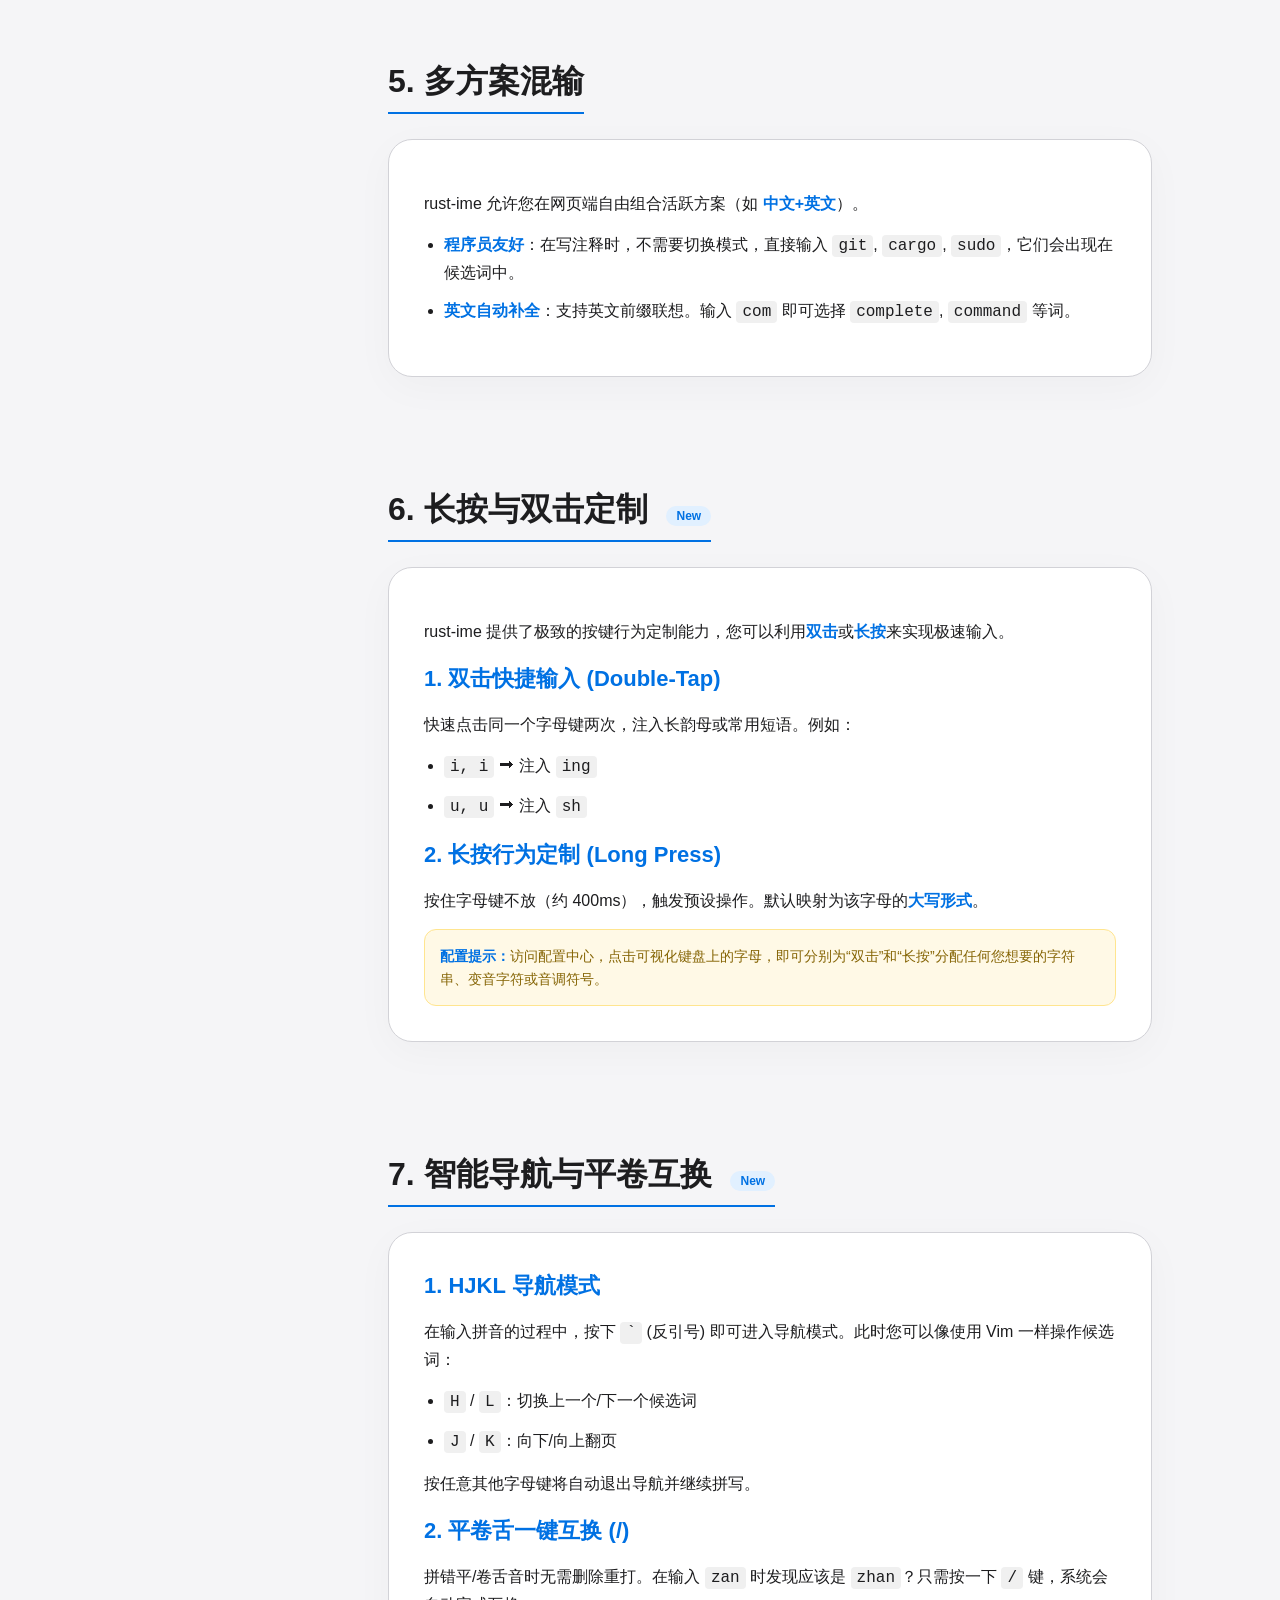
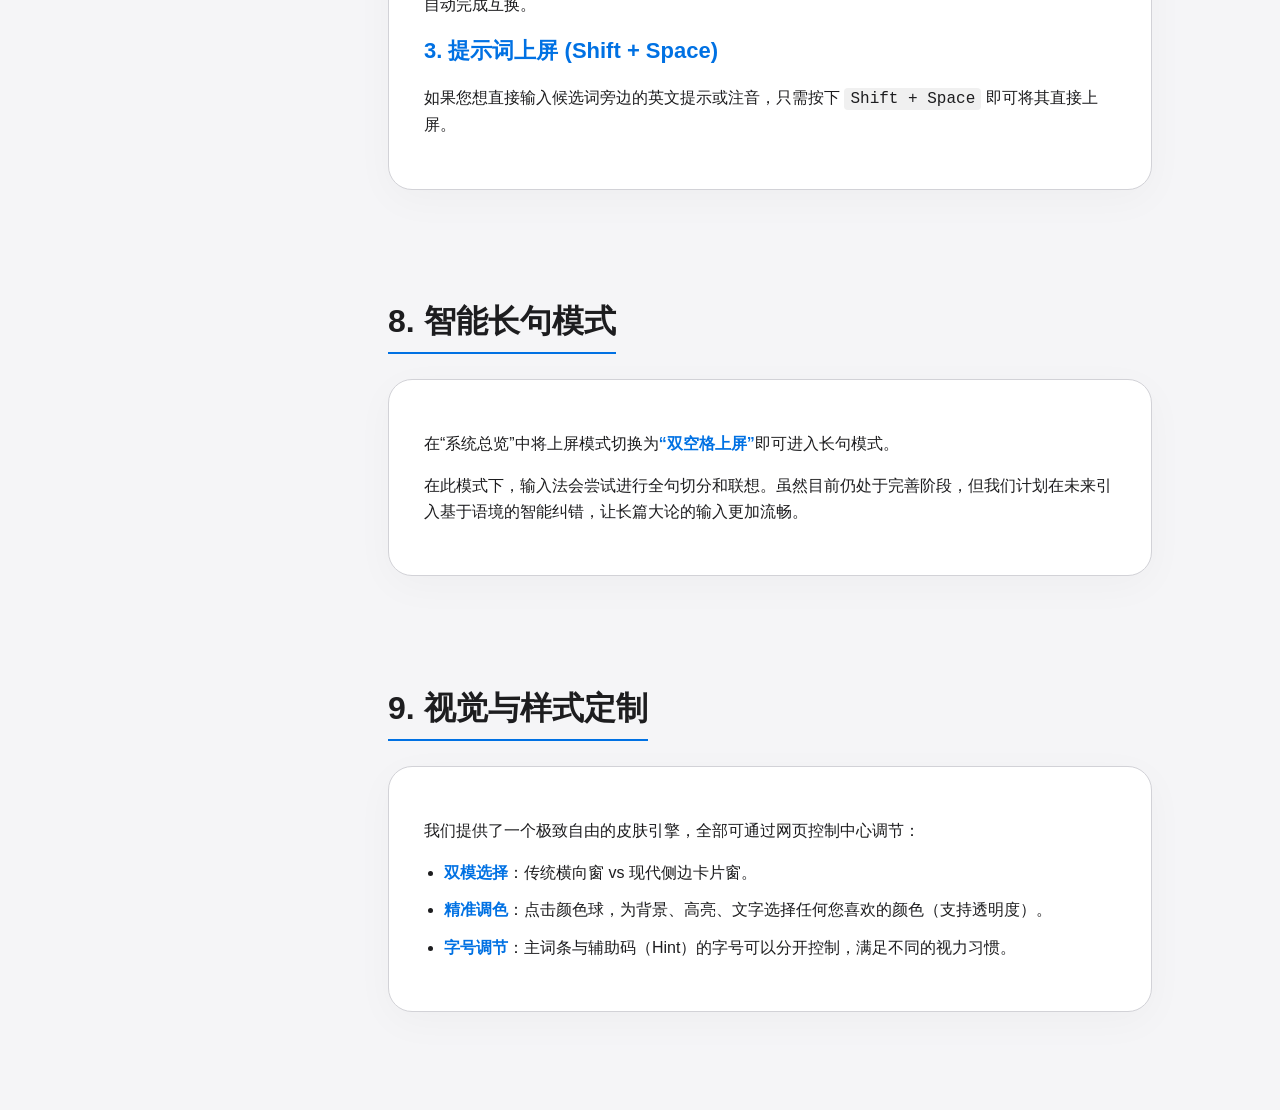
==== commit 861fbd57: "docs: add comprehensive common stroke errors manual with precise encoding data" ====
--- a/static/help.html
+++ b/static/help.html
@@ -268,41 +268,91 @@
                     <b>说明：</b>如果某个字映射结果与直觉不符，可以在 Web 端“辅助码对照表”中查看每个字的精确 <code>stroke_aux</code>。
                 </div>
 
-                <h3>5. 易错笔顺对照表 (标准规范)</h3>
-                <div class="example-box">
-                    <p>笔画顺序是精准匹配的核心。以下是几个常见的易错汉字及其标准编码：</p>
-                    <table style="width: 100%; border-collapse: collapse; margin-top: 10px;">
-                        <tr style="border-bottom: 1px solid #d2d2d7;">
-                            <th style="text-align: left; padding: 8px;">汉字</th>
-                            <th style="text-align: left; padding: 8px;">标准笔顺 (数字)</th>
-                            <th style="text-align: left; padding: 8px;">字母编码</th>
-                            <th style="text-align: left; padding: 8px;">关键点</th>
-                        </tr>
-                        <tr>
-                            <td style="padding: 8px;"><b>万</b> (wàn)</td>
-                            <td style="padding: 8px;">1, 5, 3</td>
-                            <td style="padding: 8px;"><code>at</code></td>
-                            <td style="padding: 8px;">先横后折再撇</td>
-                        </tr>
-                        <tr>
-                            <td style="padding: 8px;"><b>九</b> (jiǔ)</td>
-                            <td style="padding: 8px;">3, 5</td>
-                            <td style="padding: 8px;"><code>q</code></td>
-                            <td style="padding: 8px;">先撇后横折弯钩</td>
-                        </tr>
-                        <tr>
-                            <td style="padding: 8px;"><b>了</b> (le)</td>
-                            <td style="padding: 8px;">5, 2</td>
-                            <td style="padding: 8px;"><code>b</code></td>
-                            <td style="padding: 8px;">横撇是一笔</td>
-                        </tr>
-                        <tr>
-                            <td style="padding: 8px;"><b>为</b> (wèi)</td>
-                            <td style="padding: 8px;">4, 3, 5, 4</td>
-                            <td style="padding: 8px;"><code>ic</code></td>
-                            <td style="padding: 8px;">先两点后折捺</td>
-                        </tr>
-                    </table>
+                <h3>5. 汉字笔画纠错与编码手册</h3>
+                <div class="mistake-manual">
+                    <style>
+                        .mistake-manual { font-size: 14px; }
+                        .mistake-group { margin-bottom: 25px; background: #f8f9fa; padding: 20px; border-radius: 16px; border: 1px solid #e5e5e5; }
+                        .mistake-group h4 { margin-top: 0; color: #ff3b30; border-bottom: 1px solid #ff3b30; display: inline-block; padding-bottom: 3px; }
+                        .mistake-list { display: grid; grid-template-columns: repeat(auto-fill, minmax(200px, 1fr)); gap: 10px; margin-top: 10px; }
+                        .mistake-item { background: white; padding: 10px; border-radius: 8px; border: 1px solid #d2d2d7; }
+                        .mistake-char { font-weight: bold; font-size: 18px; color: var(--apple-accent); margin-right: 5px; }
+                        .mistake-code { color: #86868b; font-family: monospace; font-weight: bold; }
+                        .mistake-desc { display: block; font-size: 12px; color: #8e8e93; margin-top: 4px; }
+                    </style>
+
+                    <div class="mistake-group">
+                        <h4>一、笔顺易错 (最常写错顺序)</h4>
+                        <div class="mistake-list">
+                            <div class="mistake-item"><span class="mistake-char">火</span>编码: <span class="mistake-code">iw</span><span class="mistake-desc">点→撇→撇→捺 (❌先两边)</span></div>
+                            <div class="mistake-item"><span class="mistake-char">方</span>编码: <span class="mistake-code">yv</span><span class="mistake-desc">点→横→横折钩→撇 (❌最后点)</span></div>
+                            <div class="mistake-item"><span class="mistake-char">为</span>编码: <span class="mistake-code">ic</span><span class="mistake-desc">点→撇→横折钩→点 (❌先横折钩)</span></div>
+                            <div class="mistake-item"><span class="mistake-char">片</span>编码: <span class="mistake-code">ra</span><span class="mistake-desc">撇→竖→横→横折 (❌先横折)</span></div>
+                            <div class="mistake-item"><span class="mistake-char">九</span>编码: <span class="mistake-code">q</span><span class="mistake-desc">撇→横折弯钩 (❌先弯钩)</span></div>
+                            <div class="mistake-item"><span class="mistake-char">万</span>编码: <span class="mistake-code">at</span><span class="mistake-desc">横→横折钩→撇 (❌最后捺)</span></div>
+                            <div class="mistake-item"><span class="mistake-char">比</span>编码: <span class="mistake-code">aq</span><span class="mistake-desc">横→竖提→撇→竖弯钩</span></div>
+                            <div class="mistake-item"><span class="mistake-char">再</span>编码: <span class="mistake-code">fbg</span><span class="mistake-desc">横→竖→横折钩→竖→横→横</span></div>
+                            <div class="mistake-item"><span class="mistake-char">凸</span>编码: <span class="mistake-code">hmg</span><span class="mistake-desc">竖→横→竖→横折折折→横</span></div>
+                            <div class="mistake-item"><span class="mistake-char">凹</span>编码: <span class="mistake-code">mmg</span><span class="mistake-desc">竖→横折折→竖→横折→横</span></div>
+                            <div class="mistake-item"><span class="mistake-char">母</span>编码: <span class="mistake-code">xyy</span><span class="mistake-desc">竖折→横折钩→点→横→点</span></div>
+                        </div>
+                    </div>
+
+                    <div class="mistake-group">
+                        <h4>二、笔画数量/长短易错</h4>
+                        <div class="mistake-list">
+                            <div class="mistake-item"><span class="mistake-char">具</span>编码: <span class="mistake-code">mggw</span><span class="mistake-desc">中间三横 (❌两横)</span></div>
+                            <div class="mistake-item"><span class="mistake-char">冒</span>编码: <span class="mistake-code">mgmgg</span><span class="mistake-desc">上部是冃，两横不接框</span></div>
+                            <div class="mistake-item"><span class="mistake-char">肺</span>编码: <span class="mistake-code">qgfb</span><span class="mistake-desc">右边一竖到底 (❌多一横)</span></div>
+                            <div class="mistake-item"><span class="mistake-char">黄</span>编码: <span class="mistake-code">fhmfdy</span><span class="mistake-desc">下部是“由” (❌写成田)</span></div>
+                            <div class="mistake-item"><span class="mistake-char">考</span>编码: <span class="mistake-code">fda</span><span class="mistake-desc">下面是丂 (❌少笔)</span></div>
+                            <div class="mistake-item"><span class="mistake-char">周</span>编码: <span class="mistake-code">qffn</span><span class="mistake-desc">上部是土 (上短下长)</span></div>
+                            <div class="mistake-item"><span class="mistake-char">喜</span>编码: <span class="mistake-code">ffnifn</span><span class="mistake-desc">上部是士 (上长下短)</span></div>
+                            <div class="mistake-item"><span class="mistake-char">身</span>编码: <span class="mistake-code">rngt</span><span class="mistake-desc">中间短提、末撇穿出</span></div>
+                            <div class="mistake-item"><span class="mistake-char">燕</span>编码: <span class="mistake-code">fhmfgqoo</span><span class="mistake-desc">上部是廿 (四横)</span></div>
+                            <div class="mistake-item"><span class="mistake-char">录</span>编码: <span class="mistake-code">nfyw</span><span class="mistake-desc">下非“水”，左点+提</span></div>
+                            <div class="mistake-item"><span class="mistake-char">没</span>编码: <span class="mistake-code">odxy</span><span class="mistake-desc">右是殳，竖弯不出钩</span></div>
+                        </div>
+                    </div>
+
+                    <div class="mistake-group">
+                        <h4>三、出头/不出头易错</h4>
+                        <div class="mistake-list">
+                            <div class="mistake-item"><span class="mistake-char">寻</span>编码: <span class="mistake-code">ngl</span><span class="mistake-desc">中横不出头</span></div>
+                            <div class="mistake-item"><span class="mistake-char">雪</span>编码: <span class="mistake-code">sboong</span><span class="mistake-desc">下部中横不出头</span></div>
+                            <div class="mistake-item"><span class="mistake-char">建</span>编码: <span class="mistake-code">ngfc</span><span class="mistake-desc">中横出头</span></div>
+                            <div class="mistake-item"><span class="mistake-char">康</span>编码: <span class="mistake-code">yqgldy</span><span class="mistake-desc">中横出头</span></div>
+                            <div class="mistake-item"><span class="mistake-char">临</span>编码: <span class="mistake-code">jtubg</span><span class="mistake-desc">左边是两竖 (❌写成撇)</span></div>
+                            <div class="mistake-item"><span class="mistake-char">巷</span>编码: <span class="mistake-code">fhwnn</span><span class="mistake-desc">下部是巳 (❌写成㔾)</span></div>
+                            <div class="mistake-item"><span class="mistake-char">窗</span>编码: <span class="mistake-code">ovimqy</span><span class="mistake-desc">内非“夕”，点出头</span></div>
+                        </div>
+                    </div>
+
+                    <div class="mistake-group">
+                        <h4>四、多撇/少撇易错</h4>
+                        <div class="mistake-list">
+                            <div class="mistake-item"><span class="mistake-char">免</span>编码: <span class="mistake-code">qmdn</span><span class="mistake-desc">第六笔撇通下来</span></div>
+                            <div class="mistake-item"><span class="mistake-char">象</span>编码: <span class="mistake-code">qmdvey</span><span class="mistake-desc">撇通下来</span></div>
+                            <div class="mistake-item"><span class="mistake-char">卑</span>编码: <span class="mistake-code">rndf</span><span class="mistake-desc">撇通下来</span></div>
+                            <div class="mistake-item"><span class="mistake-char">畏</span>编码: <span class="mistake-code">mfgvy</span><span class="mistake-desc">不要多一撇</span></div>
+                            <div class="mistake-item"><span class="mistake-char">展</span>编码: <span class="mistake-code">ntjaw</span><span class="mistake-desc">不要多一撇</span></div>
+                            <div class="mistake-item"><span class="mistake-char">武</span>编码: <span class="mistake-code">ghhc</span><span class="mistake-desc">不要多一撇</span></div>
+                        </div>
+                    </div>
+
+                    <div class="mistake-group">
+                        <h4>五、点画易错 (有点/无点/顺序)</h4>
+                        <div class="mistake-list">
+                            <div class="mistake-item"><span class="mistake-char">市</span>编码: <span class="mistake-code">ymh</span><span class="mistake-desc">顶部有点</span></div>
+                            <div class="mistake-item"><span class="mistake-char">沛</span>编码: <span class="mistake-code">ogmh</span><span class="mistake-desc">右侧无点</span></div>
+                            <div class="mistake-item"><span class="mistake-char">尧</span>编码: <span class="mistake-code">atq</span><span class="mistake-desc">无点</span></div>
+                            <div class="mistake-item"><span class="mistake-char">步</span>编码: <span class="mistake-code">hhkt</span><span class="mistake-desc">下部无点</span></div>
+                            <div class="mistake-item"><span class="mistake-char">纸</span>编码: <span class="mistake-code">xdnn</span><span class="mistake-desc">右侧无点</span></div>
+                            <div class="mistake-item"><span class="mistake-char">义</span>编码: <span class="mistake-code">iy</span><span class="mistake-desc">先写点</span></div>
+                            <div class="mistake-item"><span class="mistake-char">发</span>编码: <span class="mistake-code">vcy</span><span class="mistake-desc">后写点</span></div>
+                            <div class="mistake-item"><span class="mistake-char">成</span>编码: <span class="mistake-code">dxw</span><span class="mistake-desc">后写点</span></div>
+                        </div>
+                    </div>
                 </div>
 
                 <h3>6. 学习与练习模式</h3>
